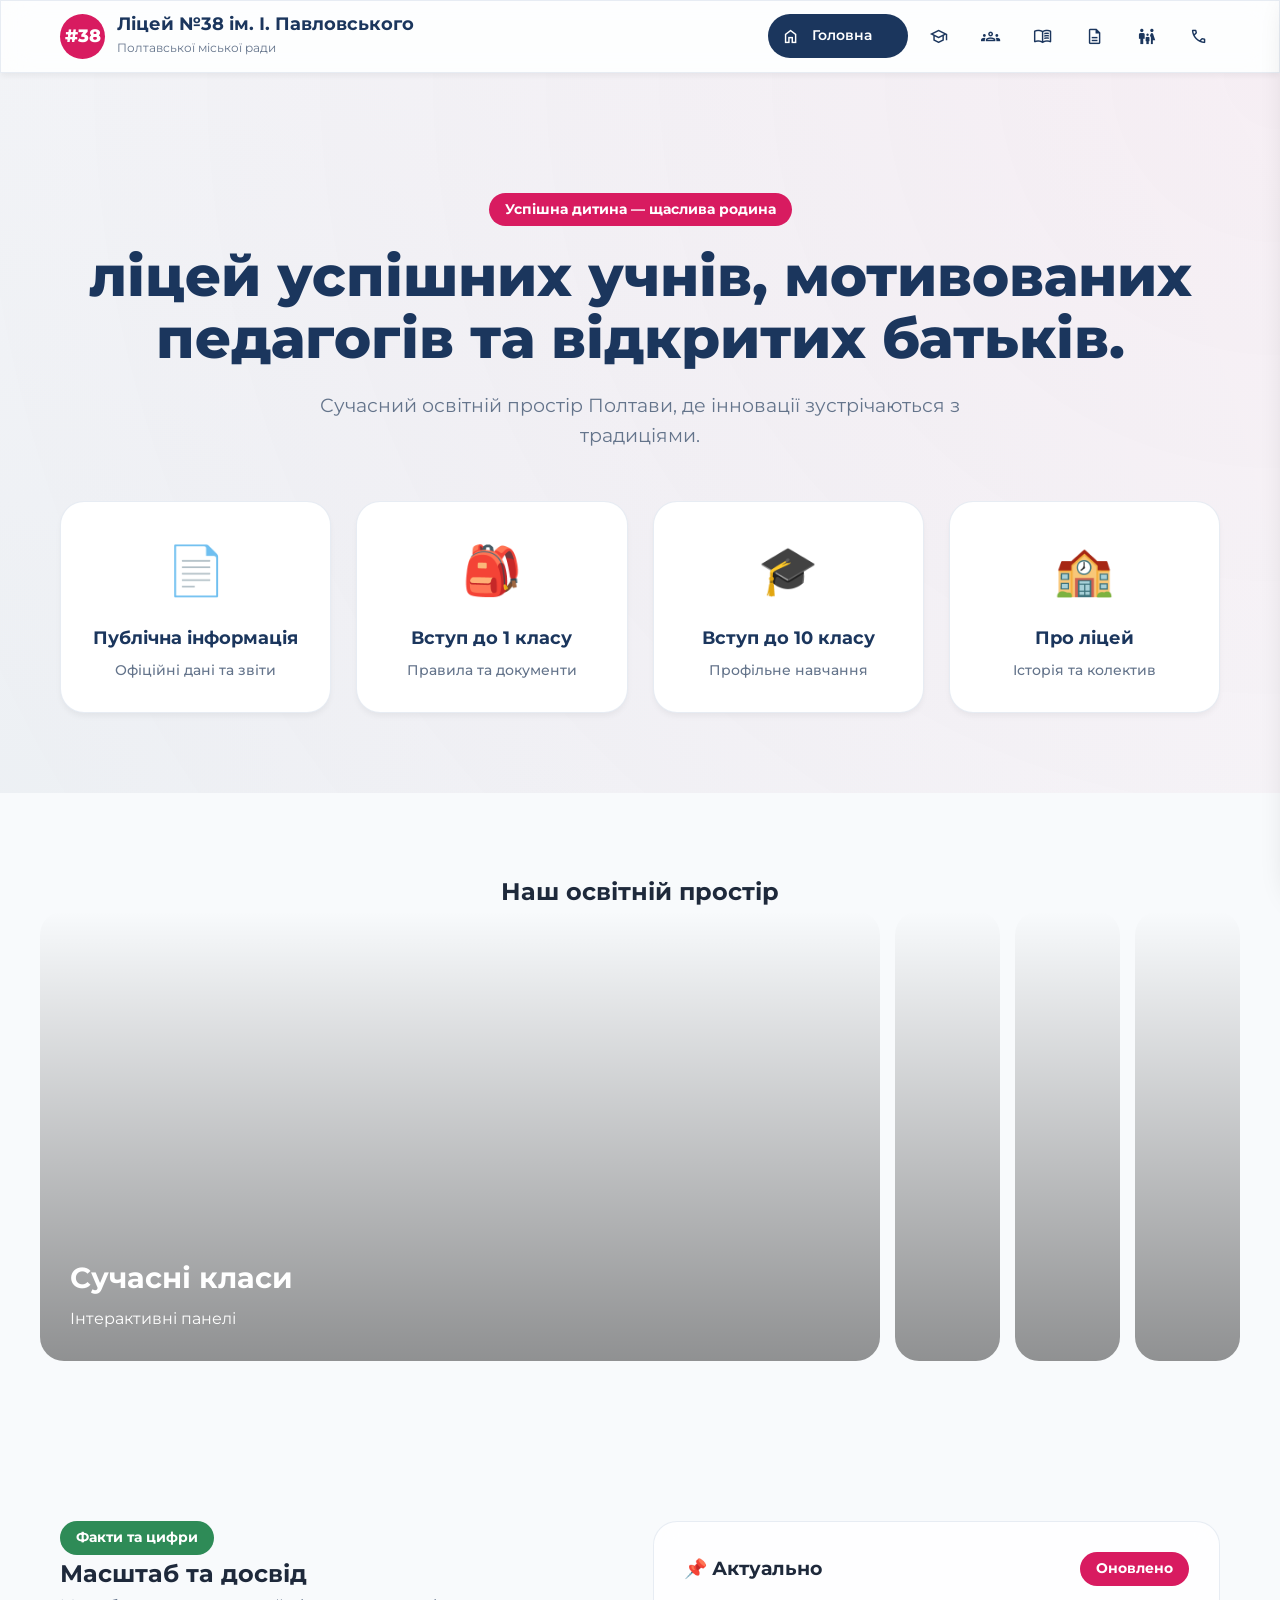
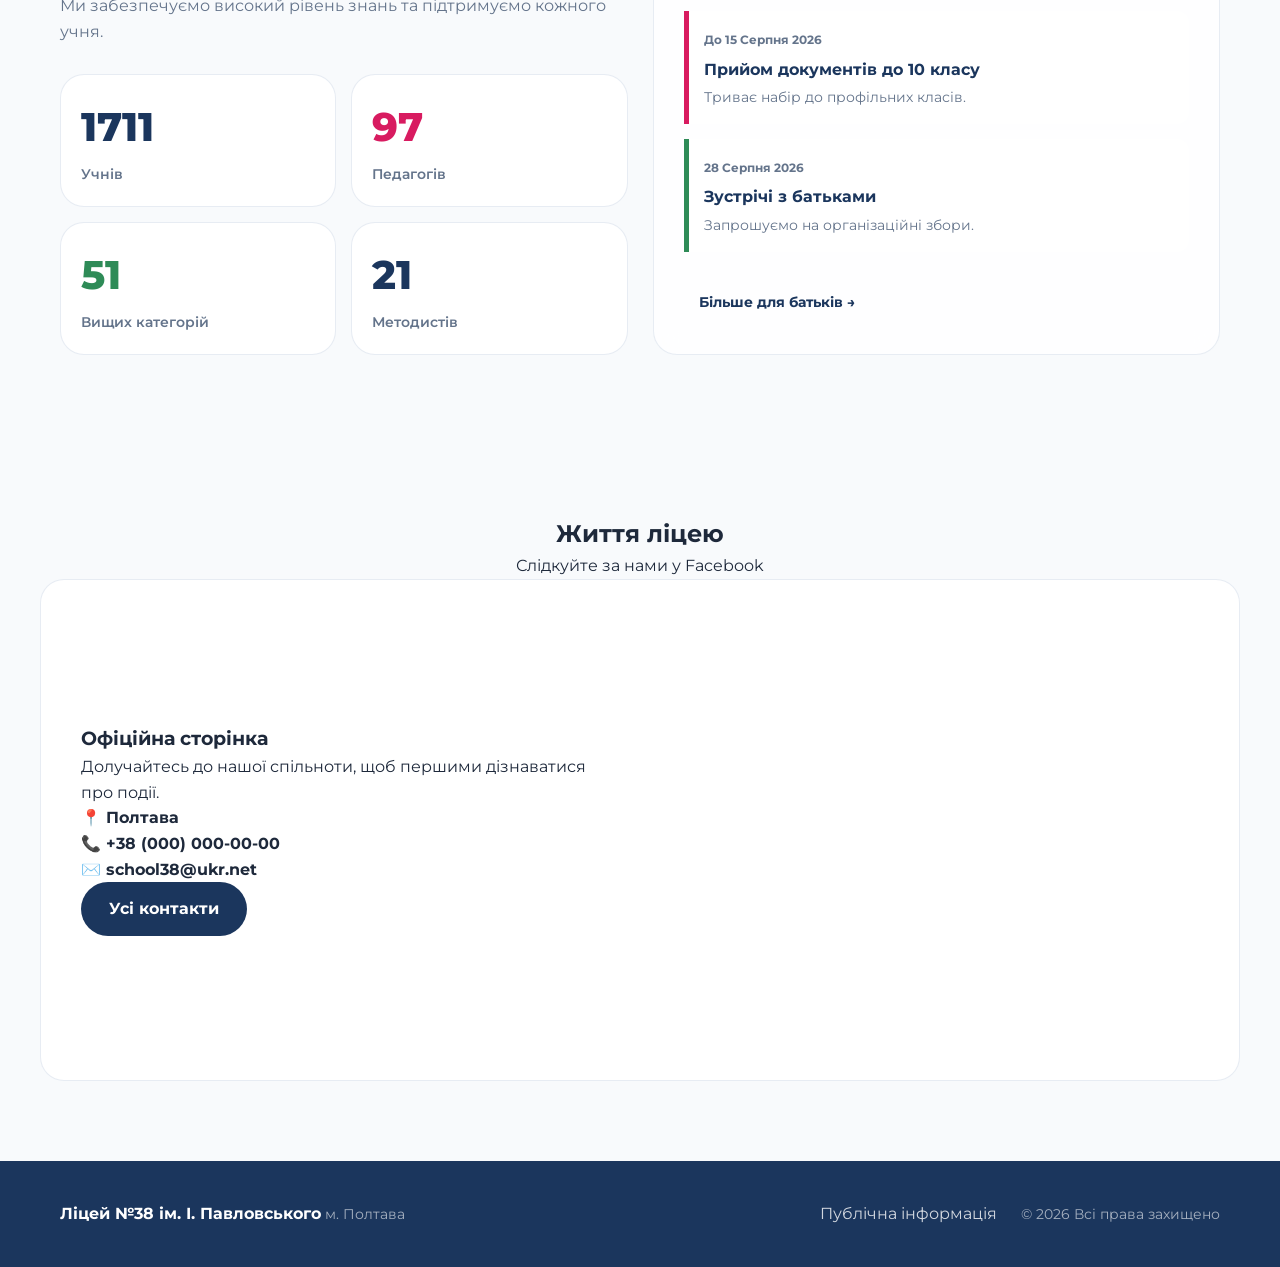
==== index.html @ 947bf798 "index.html" ====
<!DOCTYPE html>
<html lang="uk">
<head>
    <meta charset="UTF-8">
    <meta name="viewport" content="width=device-width, initial-scale=1.0">
    <title>Ліцей №38 імені Івана Павловського</title>
    
    <link rel="preconnect" href="https://fonts.googleapis.com">
    <link rel="preconnect" href="https://fonts.gstatic.com" crossorigin>
    <link href="https://fonts.googleapis.com/css2?family=Montserrat:wght@400;500;600;700;800&display=swap" rel="stylesheet">
    <link rel="stylesheet" href="style.css">
    <link rel="stylesheet" href="https://fonts.googleapis.com/css2?family=Material+Symbols+Outlined:opsz,wght,FILL,GRAD@24,400,0,0" />
</head>
<body>
    <!-- Facebook SDK -->
    <div id="fb-root"></div>
    <script async defer crossorigin="anonymous" src="https://connect.facebook.net/uk_UA/sdk.js#xfbml=1&version=v20.0"></script>

    <!-- ШАПКА -->
    <header class="main-header glass">
        <div class="container header-inner">
            <a href="index.html" class="logo">
                <div class="logo-circle">#38</div>
                <div class="logo-text">
                    <strong>Ліцей №38 ім. І. Павловського</strong>
                    <span>Полтавської міської ради</span>
                </div>
            </a>
            
            <nav class="desktop-nav expanding-header-menu">
    <a href="index.html" class="menu-item">
        <span class="icon material-symbols-outlined">home</span>
        <span class="menu-label">Головна</span>
    </a>
    <a href="about.html" class="menu-item">
        <span class="icon material-symbols-outlined">school</span>
        <span class="menu-label">Про ліцей</span>
    </a>
    <a href="team.html" class="menu-item">
        <span class="icon material-symbols-outlined">groups</span>
        <span class="menu-label">Колектив</span>
    </a>
    <a href="education.html" class="menu-item">
        <span class="icon material-symbols-outlined">menu_book</span>
        <span class="menu-label">Навчання</span>
    </a>
    <a href="transparency.html" class="menu-item">
        <span class="icon material-symbols-outlined">description</span>
        <span class="menu-label">Прозорість</span>
    </a>
    <a href="parents.html" class="menu-item">
        <span class="icon material-symbols-outlined">family_restroom</span>
        <span class="menu-label">Батькам</span>
    </a>
    <a href="contacts.html" class="menu-item">
        <span class="icon material-symbols-outlined">call</span>
        <span class="menu-label">Контакти</span>
    </a>
</nav>

            <button class="menu-toggle" id="menuToggle">☰</button>
        </div>
    </header>

<!-- БІЧНЕ МЕНЮ -->
    <div class="sidebar-overlay" id="sidebarOverlay"></div>
    <nav class="sidebar" id="sidebar">
        <div class="sidebar-header">
            <div class="sidebar-logo">
                <div class="logo-circle">#38</div>
                <span>Меню ліцею</span>
            </div>
            <button class="close-btn" id="closeMenu">
                <span class="material-symbols-outlined">close</span>
            </button>
        </div>
        
        <ul class="sidebar-menu">
            <li>
                <a href="index.html">
                    <span class="icon material-symbols-outlined">home</span>
                    Головна
                </a>
            </li>
            <li>
                <a href="about.html">
                    <span class="icon material-symbols-outlined">school</span>
                    Про ліцей
                </a>
            </li>
            <li>
                <a href="team.html">
                    <span class="icon material-symbols-outlined">groups</span>
                    Колектив
                </a>
            </li>
            <li>
                <a href="education.html">
                    <span class="icon material-symbols-outlined">menu_book</span>
                    Навчання
                </a>
            </li>
            <li>
                <a href="transparency.html">
                    <span class="icon material-symbols-outlined">description</span>
                    Прозорість
                </a>
            </li>
            <li>
                <a href="parents.html">
                    <span class="icon material-symbols-outlined">family_restroom</span>
                    Батькам
                </a>
            </li>
            <li>
                <a href="contacts.html">
                    <span class="icon material-symbols-outlined">call</span>
                    Контакти
                </a>
            </li>
        </ul>
    </nav>

    <main>
        <!-- Hero Блок -->
        <section class="hero-section">
            <div class="container">
                <div class="hero-text text-center reveal">
                    <span class="badge badge-pink">Успішна дитина — щаслива родина</span>
                    <h1 class="hero-title">ліцей успішних учнів, мотивованих педагогів та відкритих батьків.</h1>
                    <p class="hero-subtitle">Сучасний освітній простір Полтави, де інновації зустрічаються з традиціями.</p>
                </div>
                
                <!-- Швидкий доступ -->
                <div class="quick-access grid grid-4 reveal">
                    <a href="transparency.html" class="qa-card">
                        <div class="qa-icon">📄</div>
                        <h3>Публічна інформація</h3>
                        <p>Офіційні дані та звіти</p>
                    </a>
                    <a href="parents.html" class="qa-card">
                        <div class="qa-icon">🎒</div>
                        <h3>Вступ до 1 класу</h3>
                        <p>Правила та документи</p>
                    </a>
                    <a href="parents.html" class="qa-card">
                        <div class="qa-icon">🎓</div>
                        <h3>Вступ до 10 класу</h3>
                        <p>Профільне навчання</p>
                    </a>
                    <a href="about.html" class="qa-card">
                        <div class="qa-icon">🏫</div>
                        <h3>Про ліцей</h3>
                        <p>Історія та колектив</p>
                    </a>
                </div>
            </div>
        </section>

        <!-- Карусель -->
        <section class="carousel-section container section reveal">
            <h2 class="section-title text-center">Наш освітній простір</h2>
            <div class="expanding-carousel">
                <div class="carousel-panel active" style="background-image: url('https://images.unsplash.com/photo-1509062522246-3755977927d7?q=80&w=1000&auto=format&fit=crop');">
                    <div class="panel-content">
                        <h3>Сучасні класи</h3>
                        <p>Інтерактивні панелі</p>
                    </div>
                </div>
                <div class="carousel-panel" style="background-image: url('https://images.unsplash.com/photo-1427504494785-3a9ca7044f45?q=80&w=1000&auto=format&fit=crop');">
                    <div class="panel-content">
                        <h3>Дружня атмосфера</h3>
                        <p>Простір без стресу</p>
                    </div>
                </div>
                <div class="carousel-panel" style="background-image: url('https://images.unsplash.com/photo-1577896851231-70ef18881754?q=80&w=1000&auto=format&fit=crop');">
                    <div class="panel-content">
                        <h3>Цифровий центр</h3>
                        <p>Проєктна діяльність</p>
                    </div>
                </div>
                <div class="carousel-panel" style="background-image: url('https://images.unsplash.com/photo-1522202176988-66273c2fd55f?q=80&w=1000&auto=format&fit=crop');">
                    <div class="panel-content">
                        <h3>Творчі студії</h3>
                        <p>Розвиток талантів</p>
                    </div>
                </div>
            </div>
        </section>

        <!-- Статистика та Оголошення -->
        <section class="about-brief-section section background-light reveal">
            <div class="container grid grid-2">
                <!-- Ліва частина: Текст + Статистика -->
                <div class="stats-content">
                    <span class="badge badge-green">Факти та цифри</span>
                    <h2 class="section-title">Масштаб та досвід</h2>
                    <p class="text-light">Ми забезпечуємо високий рівень знань та підтримуємо кожного учня.</p>
                    
                    <div class="stats-grid">
                        <div class="stat-box">
                            <div class="stat-number text-navy">1711</div>
                            <div class="stat-text">Учнів</div>
                        </div>
                        <div class="stat-box">
                            <div class="stat-number text-pink">97</div>
                            <div class="stat-text">Педагогів</div>
                        </div>
                        <div class="stat-box">
                            <div class="stat-number text-green">51</div>
                            <div class="stat-text">Вищих категорій</div>
                        </div>
                        <div class="stat-box">
                            <div class="stat-number text-navy">21</div>
                            <div class="stat-text">Методистів</div>
                        </div>
                    </div>
                </div>

                <!-- Права частина: Оголошення -->
                <div class="announcements-card glass">
                    <div class="card-header">
                        <h3>📌 Актуально</h3>
                        <span class="badge badge-pink">Оновлено</span>
                    </div>
                    <div class="announcements-list">
                        <div class="announcement-item" style="border-color: var(--accent-pink);">
                            <span class="date">До 15 Серпня 2026</span>
                            <h4>Прийом документів до 10 класу</h4>
                            <p>Триває набір до профільних класів.</p>
                        </div>
                        <div class="announcement-item" style="border-color: var(--accent-green);">
                            <span class="date">28 Серпня 2026</span>
                            <h4>Зустрічі з батьками</h4>
                            <p>Запрошуємо на організаційні збори.</p>
                        </div>
                    </div>
                    <a href="parents.html" class="btn-link">Більше для батьків →</a>
                </div>
            </div>
        </section>

        <!-- Facebook -->
        <section class="news-fb-section container section reveal">
            <div class="section-header text-center">
                <h2 class="section-title">Життя ліцею</h2>
                <p class="section-subtitle">Слідкуйте за нами у Facebook</p>
            </div>
            <div class="grid grid-2 fb-container glass">
                <div class="fb-info">
                    <h3>Офіційна сторінка</h3>
                    <p>Долучайтесь до нашої спільноти, щоб першими дізнаватися про події.</p>
                    <div class="contact-card">
                        <p><strong>📍 Полтава</strong></p>
                        <p><strong>📞 +38 (000) 000-00-00</strong></p>
                        <p><strong>✉️ school38@ukr.net</strong></p>
                    </div>
                    <a href="contacts.html" class="btn btn-primary">Усі контакти</a>
                </div>
                <div class="fb-widget">
                    <div class="fb-page" 
     data-href="https://www.facebook.com/profile.php?id=61566362163102" 
     data-tabs="timeline" 
     data-width="500" 
     data-height="600" 
     data-small-header="false" 
     data-adapt-container-width="true" 
     data-hide-cover="false" 
     data-show-facepile="false">
                    </div>
            </div>
        </section>

    </main>

    <footer class="main-footer">
        <div class="container footer-inner">
            <div>
                <strong>Ліцей №38 ім. І. Павловського</strong>
                <span>м. Полтава</span>
            </div>
            <div>
                <a href="transparency.html">Публічна інформація</a>
                <span>© 2026 Всі права захищено</span>
            </div>
        </div>
    </footer>

    <script src="script.js"></script>
</body>
</html>
---- style.css ----
/* ==========================================================================
   1. ПЕРЕМЕННІ ТА ОСНОВА (Design System)
   ========================================================================== */
:root {
    --bg-main: #f8fafc;
    --primary-navy: #1B365D; 
    --accent-green: #2E8B57; 
    --accent-pink: #D81B60; 
    --text-dark: #1e293b;
    --text-light: #64748b;
    --card-bg: rgba(255, 255, 255, 0.8);
    --border-color: rgba(226, 232, 240, 0.8);
    --radius-md: 24px;
    --radius-pill: 100px;
    --shadow-sm: 0 4px 6px -1px rgba(0, 0, 0, 0.05);
    --shadow-md: 0 10px 25px -5px rgba(0, 0, 0, 0.08);
    --shadow-lg: 0 20px 40px -10px rgba(0, 0, 0, 0.12);
    --transition: all 0.4s cubic-bezier(0.4, 0, 0.2, 1);
}

* { margin: 0; padding: 0; box-sizing: border-box; font-family: 'Montserrat', sans-serif; }
body { background-color: var(--bg-main); color: var(--text-dark); line-height: 1.6; overflow-x: hidden; }

/* ==========================================================================
   2. УТИЛІТИ ТА СІТКА
   ========================================================================== */
.container { max-width: 1200px; margin: 0 auto; padding: 0 20px; }
.section { padding: 80px 0; }
.text-center { text-align: center; }
.text-light { color: var(--text-light); }
.text-navy { color: var(--primary-navy); }
.text-pink { color: var(--accent-pink); }
.text-green { color: var(--accent-green); }
.bg-light { background-color: #ffffff; }

.glass {
    background: var(--card-bg);
    backdrop-filter: blur(12px);
    -webkit-backdrop-filter: blur(12px);
    border: 1px solid var(--border-color);
}

.grid { display: grid; gap: 25px; }
.grid-2 { grid-template-columns: repeat(2, 1fr); }
.grid-4 { grid-template-columns: repeat(4, 1fr); }

.badge { display: inline-block; padding: 6px 16px; border-radius: var(--radius-pill); font-weight: 700; font-size: 0.85rem; color: white; }
.badge-pink { background: var(--accent-pink); }
.badge-green { background: var(--accent-green); }
.badge-navy { background: var(--primary-navy); }

/* ==========================================================================
   3. ШАПКА (Header)
   ========================================================================== */
/* ==========================================================================
   3. ШАПКА (Header) - Оновлена навігація
   ========================================================================== */
.main-header { 
    position: sticky; top: 0; z-index: 100; padding: 12px 0; 
    background: rgba(255, 255, 255, 0.7);
    backdrop-filter: blur(15px);
    -webkit-backdrop-filter: blur(15px);
    border-bottom: 1px solid var(--border-color);
    box-shadow: var(--shadow-sm);
}
.header-inner { display: flex; justify-content: space-between; align-items: center; }
.logo { display: flex; align-items: center; gap: 12px; text-decoration: none; color: var(--primary-navy); }
.logo-circle { width: 45px; height: 45px; background: var(--accent-pink); color: white; border-radius: 50%; display: flex; align-items: center; justify-content: center; font-weight: 800; font-size: 1.1rem; }
.logo-text strong { display: block; font-size: 1.1rem; line-height: 1.2; }
.logo-text span { font-size: 0.75rem; color: var(--text-light); }

/* --- Нові стилі для Expanding Меню в шапці --- */
.desktop-nav.expanding-header-menu {
    display: flex;
    gap: 8px; /* Невеликий відступ між іконками */
    align-items: center;
}

.desktop-nav.expanding-header-menu .menu-item {
    width: 44px; /* Початковий розмір (тільки іконка) */
    height: 44px;
    display: flex !important;
    align-items: center;
    overflow: hidden;
    border-radius: 999px;
    background: transparent;
    color: var(--primary-navy) !important;
    transition: width .45s cubic-bezier(.22, 1, .36, 1), background .3s ease, color .3s ease;
    padding: 0 !important;
    margin-bottom: 0 !important;
}

/* Стан при наведенні або активна сторінка */
.desktop-nav.expanding-header-menu .menu-item:hover,
.desktop-nav.expanding-header-menu .menu-item.active {
    width: 140px; /* Загальна ширина розкриття */
    background: var(--primary-navy) !important;
    color: white !important;
}

/* Індивідуальне налаштування для найдовших слів */
.desktop-nav.expanding-header-menu .menu-item[href="transparency.html"]:hover,
.desktop-nav.expanding-header-menu .menu-item[href="transparency.html"].active {
    width: 160px; /* Трохи збільшено, щоб слово точно влізло */
}
.desktop-nav.expanding-header-menu .menu-item[href="about.html"]:hover,
.desktop-nav.expanding-header-menu .menu-item[href="about.html"].active {
    width: 155px; 
}

.desktop-nav.expanding-header-menu .icon {
    min-width: 44px;
    height: 44px;
    display: flex;
    align-items: center;
    justify-content: center;
    font-size: 1.2rem;
    flex-shrink: 0;
}

.desktop-nav.expanding-header-menu .menu-label {
    opacity: 0;
    white-space: nowrap;
    transform: translateX(-10px);
    transition: all .35s ease;
    font-weight: 600;
    font-size: 0.85rem;
    color: white; /* Явно робимо текст білим */
}

.desktop-nav.expanding-header-menu .menu-item:hover .menu-label,
.desktop-nav.expanding-header-menu .menu-item.active .menu-label {
    opacity: 1;
    transform: translateX(0);
}

.menu-toggle { display: none; background: var(--primary-navy); color: white; border: none; padding: 10px 15px; border-radius: 12px; cursor: pointer; }

/* ==========================================================================
   4. HERO SECTION
   ========================================================================== */
.hero-section { 
    padding: 120px 0 80px 0; 
    background: radial-gradient(circle at top right, rgba(216, 27, 96, 0.05), transparent),
                radial-gradient(circle at bottom left, rgba(27, 54, 93, 0.05), transparent);
}
.hero-title { font-size: clamp(2rem, 5vw, 3.5rem); font-weight: 800; color: var(--primary-navy); line-height: 1.1; margin: 20px 0; }
.hero-subtitle { font-size: 1.2rem; color: var(--text-light); max-width: 700px; margin: 0 auto 50px; }

.qa-card { 
    background: white; border-radius: var(--radius-md); padding: 30px 20px; text-decoration: none; color: var(--text-dark); 
    box-shadow: var(--shadow-sm); border: 1px solid var(--border-color); transition: var(--transition); text-align: center;
}
.qa-card:hover { transform: translateY(-10px); box-shadow: var(--shadow-lg); border-color: var(--accent-pink); }
.qa-icon { font-size: 3rem; margin-bottom: 15px; display: block; }
.qa-card h3 { font-size: 1.1rem; color: var(--primary-navy); margin-bottom: 8px; }
.qa-card p { font-size: 0.85rem; color: var(--text-light); }

/* ==========================================================================
   5. КАРУСЕЛЬ (Expanding Carousel)
   ========================================================================== */
.expanding-carousel { display: flex; width: 100%; height: 450px; gap: 15px; }
.carousel-panel { background-size: cover; background-position: center; border-radius: var(--radius-md); cursor: pointer; flex: 0.5; position: relative; transition: flex 0.6s cubic-bezier(0.25, 1, 0.5, 1); overflow: hidden; }
.carousel-panel.active, .carousel-panel:hover { flex: 4; }
.carousel-panel::before { content: ''; position: absolute; inset: 0; background: linear-gradient(to top, rgba(0,0,0,0.7) 0%, transparent 100%); opacity: 0.6; }
.panel-content { position: absolute; bottom: 30px; left: 30px; right: 30px; color: white; z-index: 2; opacity: 0; transform: translateY(20px); transition: all 0.4s ease; }
.carousel-panel.active .panel-content, .carousel-panel:hover .panel-content { opacity: 1; transform: translateY(0); }
.panel-content h3 { font-size: 1.8rem; margin-bottom: 5px; }

/* ==========================================================================
   6. СТАТИСТИКА ТА БЕНТО-БЛОКИ
   ========================================================================== */
.stats-grid { display: grid; grid-template-columns: repeat(2, 1fr); gap: 15px; margin-top: 30px; }
.stat-box { background: white; padding: 20px; border-radius: var(--radius-md); border: 1px solid var(--border-color); transition: var(--transition); }
.stat-box:hover { transform: scale(1.03); border-color: var(--primary-navy); box-shadow: var(--shadow-md); }
.stat-number { font-size: 2.5rem; font-weight: 800; margin-bottom: 5px; }
.stat-text { font-size: 0.85rem; font-weight: 600; color: var(--text-light); }

.announcements-card { border-radius: var(--radius-md); padding: 30px; display: flex; flex-direction: column; }
.card-header { display: flex; justify-content: space-between; align-items: center; margin-bottom: 25px; }
.announcements-list { display: flex; flex-direction: column; gap: 15px; flex-grow: 1; }
.announcement-item { padding: 15px; border-left: 5px solid; background: rgba(255,255,255,0.5); border-radius: 0 12px 12px 0; }
.announcement-item .date { font-size: 0.75rem; font-weight: 700; color: var(--text-light); }
.announcement-item h4 { font-size: 1rem; margin: 5px 0; color: var(--primary-navy); }
.announcement-item p { font-size: 0.85rem; color: var(--text-light); }
.btn-link { margin-top: 20px; text-decoration: none; font-weight: 700; color: var(--primary-navy); font-size: 0.9rem; }

/* ==========================================================================
   7. FACEBOOK SECTION (ВИПРАВЛЕНО)
   ========================================================================== */
.fb-container {
    display: grid;
    grid-template-columns: repeat(2, 1fr);
    align-items: stretch;
    background: white;
    border-radius: var(--radius-md);
    overflow: hidden;
}

.fb-info { 
    padding: 40px; 
    display: flex; 
    flex-direction: column; 
    justify-content: center; 
}

.fb-widget {
    display: flex;
    justify-content: center; /* Центрує Facebook всередині колонки */
    align-items: center;
    background: transparent; /* Прибирає сіру полоску */
    min-height: 500px;
}

/* ==========================================================================
   8. СТИЛЬ ПОСИЛАНЬ (DOC-LINKS) ТА МЕНЮ
   ========================================================================== */
/* Посилання на сторінці прозорості (те, що ти просив зробити гарним) */
main a {
    display: block;
    text-decoration: none;
    color: var(--primary-navy);
    font-weight: 500;
    padding: 10px 15px;
    border-radius: 10px;
    transition: var(--transition);
    position: relative;
}
main a:hover {
    background: rgba(216, 27, 96, 0.05);
    color: var(--accent-pink);
    padding-left: 20px;
}

/* Захист меню та кнопок від блочного стилю */
.desktop-nav a, .sidebar-menu a, .logo a, .btn, .qa-card a {
    display: inline-block !important;
    padding: 0 !important;
    margin-bottom: 0 !important;
    text-decoration: none;
}
.desktop-nav a:hover, .sidebar-menu a:hover {
    background: none !important;
    padding: 0 !important;
}
main a:not([class]) {
    display: block;
    text-decoration: none;
    color: var(--primary-navy);
    font-weight: 500;
    padding: 10px 15px;
    border-radius: 10px;
    transition: var(--transition);
    margin-bottom: 5px;
}

main a:not([class]):hover {
    background: rgba(216, 27, 96, 0.05);
    color: var(--accent-pink);
    padding-left: 20px;
}

/* ЗАХИСТ: гарантуємо, що кнопки та меню залишаються на своїх місцях */
.desktop-nav a, 
.sidebar-menu a, 
.logo a, 
.btn, 
.qa-card a,
.announcement-item a {
    display: inline-block !important;
    padding: 0 !important;
    margin-bottom: 0 !important;
}

/* Виправлення для кнопок всередині блоків (як "Усі контакти") */
.btn-primary {
    display: inline-block !important;
    width: fit-content !important;
    padding: 14px 28px !important;
}
/* ==========================================================================
   9. ФУТЕР, МЕНЮ ТА АНІМАЦІЇ
   ========================================================================== */
.main-footer { background: var(--primary-navy); color: white; padding: 40px 0; }
.footer-inner { display: flex; justify-content: space-between; align-items: center; flex-wrap: wrap; gap: 20px; }
.footer-inner a { color: white; text-decoration: none; margin-right: 20px; opacity: 0.8; }
.footer-inner span { opacity: 0.6; font-size: 0.85rem; }

.sidebar-overlay { 
    position: fixed; inset: 0; background: rgba(27, 54, 93, 0.6); /* Темно-синій overlay замість чорного */
    backdrop-filter: blur(4px); -webkit-backdrop-filter: blur(4px);
    z-index: 999; opacity: 0; pointer-events: none; transition: var(--transition); 
}
.sidebar-overlay.active { opacity: 1; pointer-events: all; }

.sidebar { 
    position: fixed; top: 0; right: -340px; width: 320px; height: 100vh; 
    background: #ffffff; z-index: 1000; transition: var(--transition); 
    padding: 25px 20px; 
    box-shadow: -10px 0 30px rgba(0,0,0,0.15);
    border-radius: 24px 0 0 24px; /* М'яке заокруглення лівого краю, як у додатках */
    display: flex; flex-direction: column;
}
.sidebar.active { right: 0; }

.sidebar-header { 
    display: flex; justify-content: space-between; align-items: center; margin-bottom: 30px; 
}
.sidebar-logo { 
    display: flex; align-items: center; gap: 10px; font-weight: 700; color: var(--primary-navy); font-size: 1.1rem; 
}

.close-btn { 
    background: rgba(27, 54, 93, 0.05); border: none; width: 40px; height: 40px; 
    border-radius: 50%; display: flex; justify-content: center; align-items: center; 
    cursor: pointer; color: var(--text-light); transition: var(--transition);
}
.close-btn:hover { 
    background: rgba(216, 27, 96, 0.1); color: var(--accent-pink); transform: rotate(90deg); 
}

.sidebar-menu { 
    list-style: none; flex-grow: 1; display: flex; flex-direction: column; gap: 5px; overflow-y: auto; 
}

/* Дизайн посилань меню */
.sidebar-menu a { 
    display: flex !important; align-items: center; gap: 15px; padding: 14px 18px !important; 
    color: var(--text-dark); text-decoration: none; font-weight: 600; font-size: 0.95rem;
    border-radius: 16px; transition: var(--transition);
    border: none !important; margin: 0 !important;
}

.sidebar-menu a .icon {
    font-size: 1.5rem; color: var(--text-light); transition: var(--transition);
}

/* Стан при наведенні */
.sidebar-menu a:hover { 
    background: rgba(27, 54, 93, 0.04) !important; color: var(--primary-navy); transform: translateX(5px);
}
.sidebar-menu a:hover .icon { color: var(--primary-navy); }

/* Активна сторінка (де знаходиться користувач) */
.sidebar-menu a.active { 
    background: rgba(216, 27, 96, 0.08) !important; /* Легкий рожевий фон */
    color: var(--accent-pink) !important; /* Рожевий текст */
}
.sidebar-menu a.active .icon { color: var(--accent-pink); }

.sidebar-footer {
    margin-top: auto; padding-top: 20px; border-top: 1px solid var(--border-color);
}

.btn { display: inline-block; padding: 14px 28px; border-radius: var(--radius-pill); font-weight: 700; text-decoration: none; cursor: pointer; border: none; transition: var(--transition); }
.btn-primary { background: var(--primary-navy); color: white; }
.btn-primary:hover { background: var(--accent-pink); transform: translateY(-3px); }

.reveal { opacity: 0; transform: translateY(30px); transition: all 0.8s ease-out; }
.reveal.active { opacity: 1; transform: translateY(0); }

/* Адаптивність */
@media (max-width: 992px) {
    /* Додано .expanding-header-menu та !important для 100% приховування на мобільних */
    .desktop-nav.expanding-header-menu { display: none !important; }
    .menu-toggle { display: block; }
    .grid-2, .grid-4 { grid-template-columns: 1fr; }
    .fb-container { grid-template-columns: 1fr; }
    .expanding-carousel { flex-direction: column; height: 800px; }
}
}
/* ==========================================================================
   10. ПЛАВАЮЧЕ МЕНЮ (EXPANDING HOVER DOCK)
   ========================================================================== */
.expanding-menu {
    position: fixed;
    bottom: 30px;
    left: 50%;
    transform: translateX(-50%);
    display: flex;
    gap: 12px;
    padding: 10px;
    background: rgba(27, 54, 93, 0.85); /* Використовуємо ваш --primary-navy з прозорістю */
    backdrop-filter: blur(12px);
    -webkit-backdrop-filter: blur(12px);
    border: 1px solid rgba(255, 255, 255, 0.2);
    border-radius: 999px;
    box-shadow: var(--shadow-lg);
    z-index: 1000;
}

.expanding-menu .menu-item {
    width: 52px;
    height: 52px;
    display: flex;
    align-items: center;
    overflow: hidden;
    border-radius: 999px;
    background: rgba(255, 255, 255, 0.1);
    color: white;
    text-decoration: none !important;
    transition: width .45s cubic-bezier(.22, 1, .36, 1), background .3s ease, transform .2s ease;
    padding: 0 !important; /* Захист від стилів main a */
    margin-bottom: 0 !important;
}

.expanding-menu .menu-item:hover {
    width: 145px; /* Ширина розкриття (залежить від довжини слів) */
    background: var(--accent-pink); /* Ваш рожевий акцент */
    transform: translateY(-3px);
}

.expanding-menu .icon {
    min-width: 52px; /* Фіксуємо ширину, щоб іконка не стискалась */
    height: 52px;
    display: flex;
    align-items: center;
    justify-content: center;
    font-size: 1.3rem;
    flex-shrink: 0;
}

.expanding-menu .menu-label {
    opacity: 0;
    white-space: nowrap;
    transform: translateX(-10px);
    transition: all .35s ease;
    font-weight: 600;
    font-size: 0.9rem;
    color: white;
}

.expanding-menu .menu-item:hover .menu-label {
    opacity: 1;
    transform: translateX(0);
}
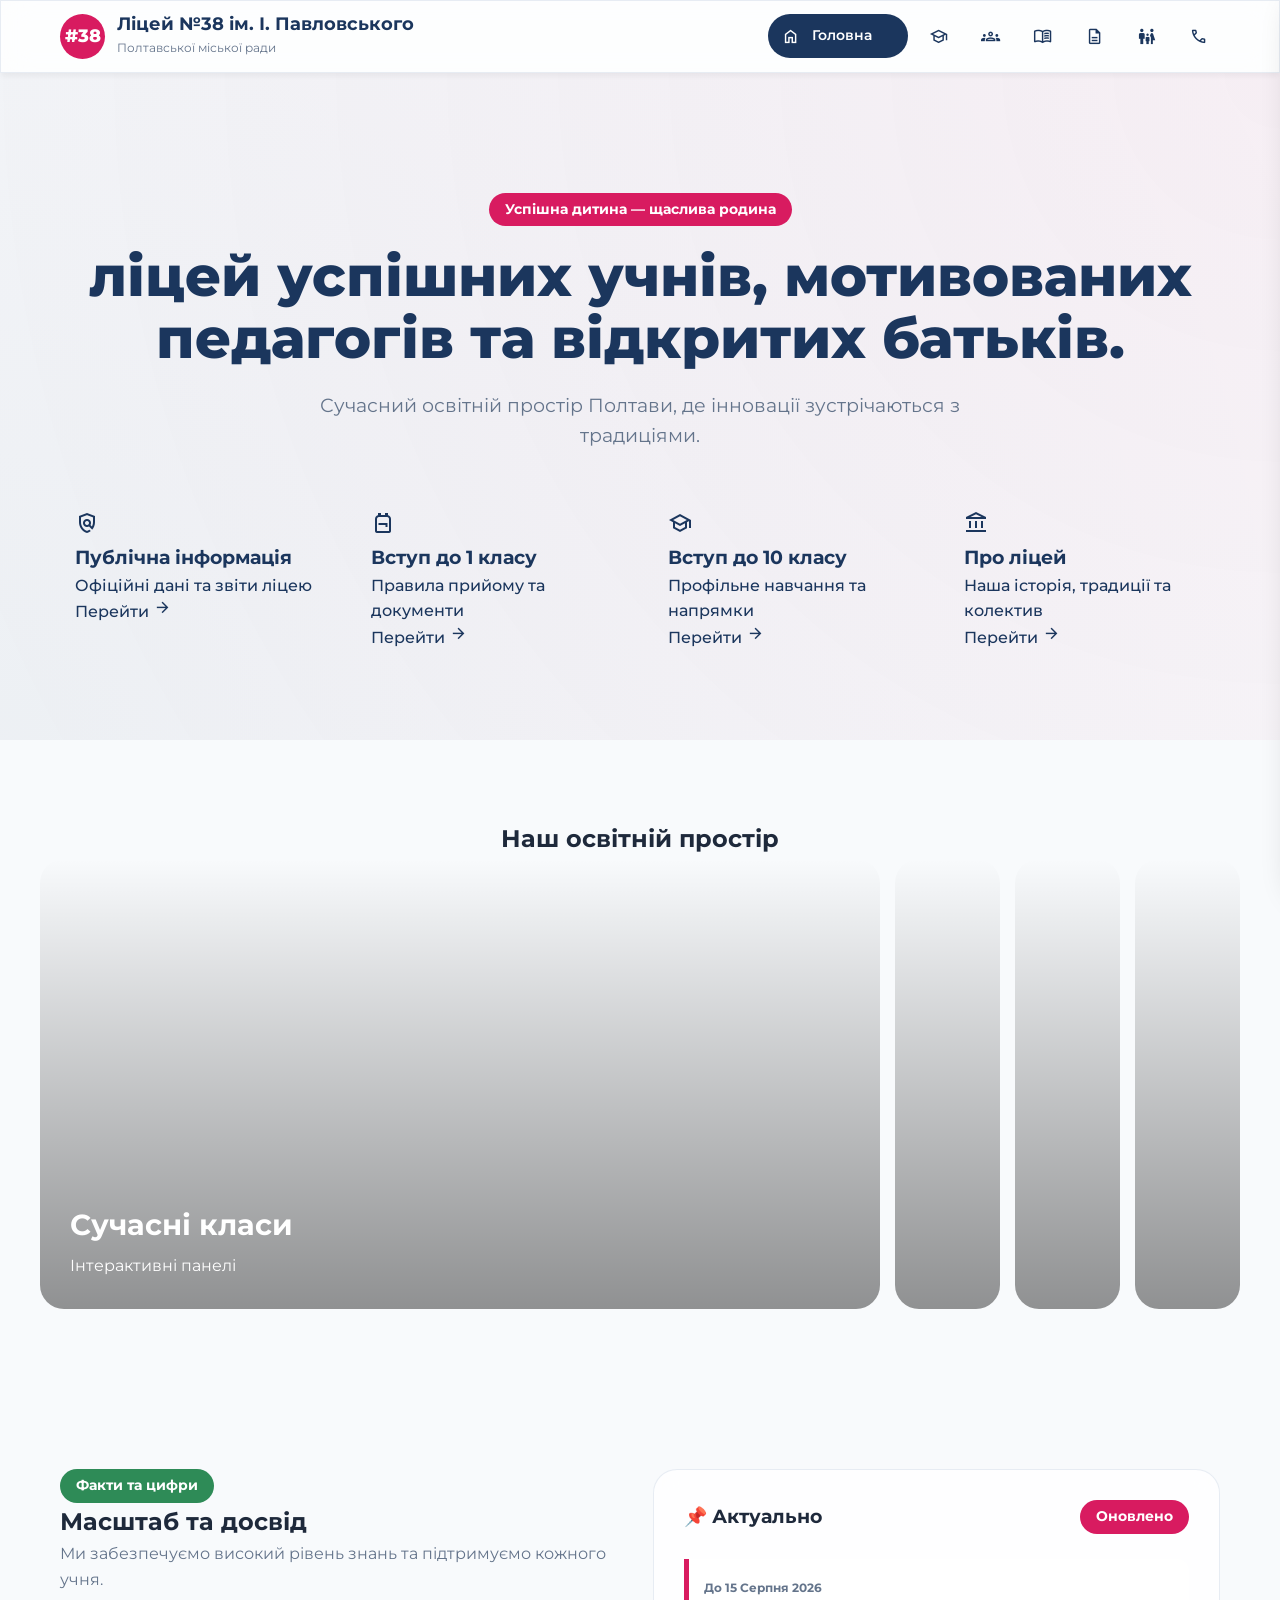
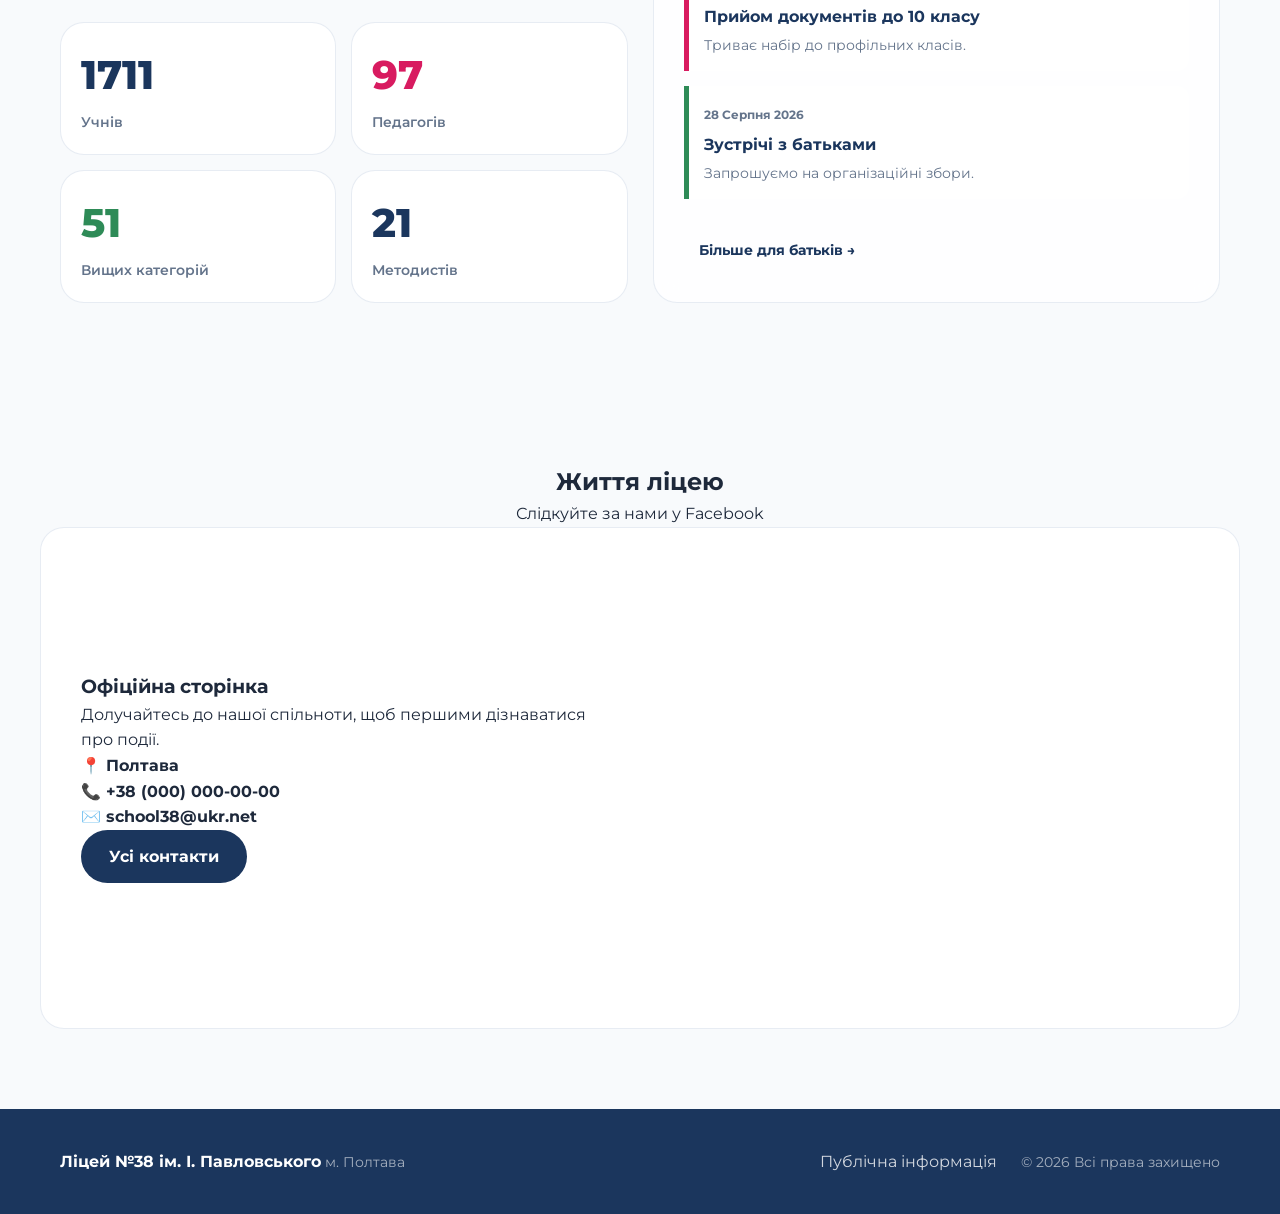
==== commit 1ac27686: "index.html" ====
--- a/index.html
+++ b/index.html
@@ -131,30 +131,68 @@
                     <p class="hero-subtitle">Сучасний освітній простір Полтави, де інновації зустрічаються з традиціями.</p>
                 </div>
                 
-                <!-- Швидкий доступ -->
+<!-- Швидкий доступ (Новий інтерактивний дизайн) -->
                 <div class="quick-access grid grid-4 reveal">
-                    <a href="transparency.html" class="qa-card">
-                        <div class="qa-icon">📄</div>
-                        <h3>Публічна інформація</h3>
-                        <p>Офіційні дані та звіти</p>
+                    <a href="transparency.html" class="interactive-card">
+                        <div class="card-bg-fill"></div>
+                        <div class="icon-wrapper">
+                            <span class="material-symbols-outlined">policy</span>
+                        </div>
+                        <div class="card-content">
+                            <h3>Публічна інформація</h3>
+                            <p>Офіційні дані та звіти ліцею</p>
+                        </div>
+                        <div class="card-arrow">
+                            <span>Перейти</span>
+                            <span class="material-symbols-outlined" style="font-size: 1.2rem;">arrow_forward</span>
+                        </div>
                     </a>
-                    <a href="parents.html" class="qa-card">
-                        <div class="qa-icon">🎒</div>
-                        <h3>Вступ до 1 класу</h3>
-                        <p>Правила та документи</p>
+                    
+                    <a href="parents.html" class="interactive-card">
+                        <div class="card-bg-fill"></div>
+                        <div class="icon-wrapper">
+                            <span class="material-symbols-outlined">backpack</span>
+                        </div>
+                        <div class="card-content">
+                            <h3>Вступ до 1 класу</h3>
+                            <p>Правила прийому та документи</p>
+                        </div>
+                        <div class="card-arrow">
+                            <span>Перейти</span>
+                            <span class="material-symbols-outlined" style="font-size: 1.2rem;">arrow_forward</span>
+                        </div>
                     </a>
-                    <a href="parents.html" class="qa-card">
-                        <div class="qa-icon">🎓</div>
-                        <h3>Вступ до 10 класу</h3>
-                        <p>Профільне навчання</p>
+                    
+                    <a href="parents.html" class="interactive-card">
+                        <div class="card-bg-fill"></div>
+                        <div class="icon-wrapper">
+                            <span class="material-symbols-outlined">school</span>
+                        </div>
+                        <div class="card-content">
+                            <h3>Вступ до 10 класу</h3>
+                            <p>Профільне навчання та напрямки</p>
+                        </div>
+                        <div class="card-arrow">
+                            <span>Перейти</span>
+                            <span class="material-symbols-outlined" style="font-size: 1.2rem;">arrow_forward</span>
+                        </div>
                     </a>
-                    <a href="about.html" class="qa-card">
-                        <div class="qa-icon">🏫</div>
-                        <h3>Про ліцей</h3>
-                        <p>Історія та колектив</p>
+                    
+                    <a href="about.html" class="interactive-card">
+                        <div class="card-bg-fill"></div>
+                        <div class="icon-wrapper">
+                            <span class="material-symbols-outlined">account_balance</span>
+                        </div>
+                        <div class="card-content">
+                            <h3>Про ліцей</h3>
+                            <p>Наша історія, традиції та колектив</p>
+                        </div>
+                        <div class="card-arrow">
+                            <span>Перейти</span>
+                            <span class="material-symbols-outlined" style="font-size: 1.2rem;">arrow_forward</span>
+                        </div>
                     </a>
                 </div>
-            </div>
         </section>
 
         <!-- Карусель -->
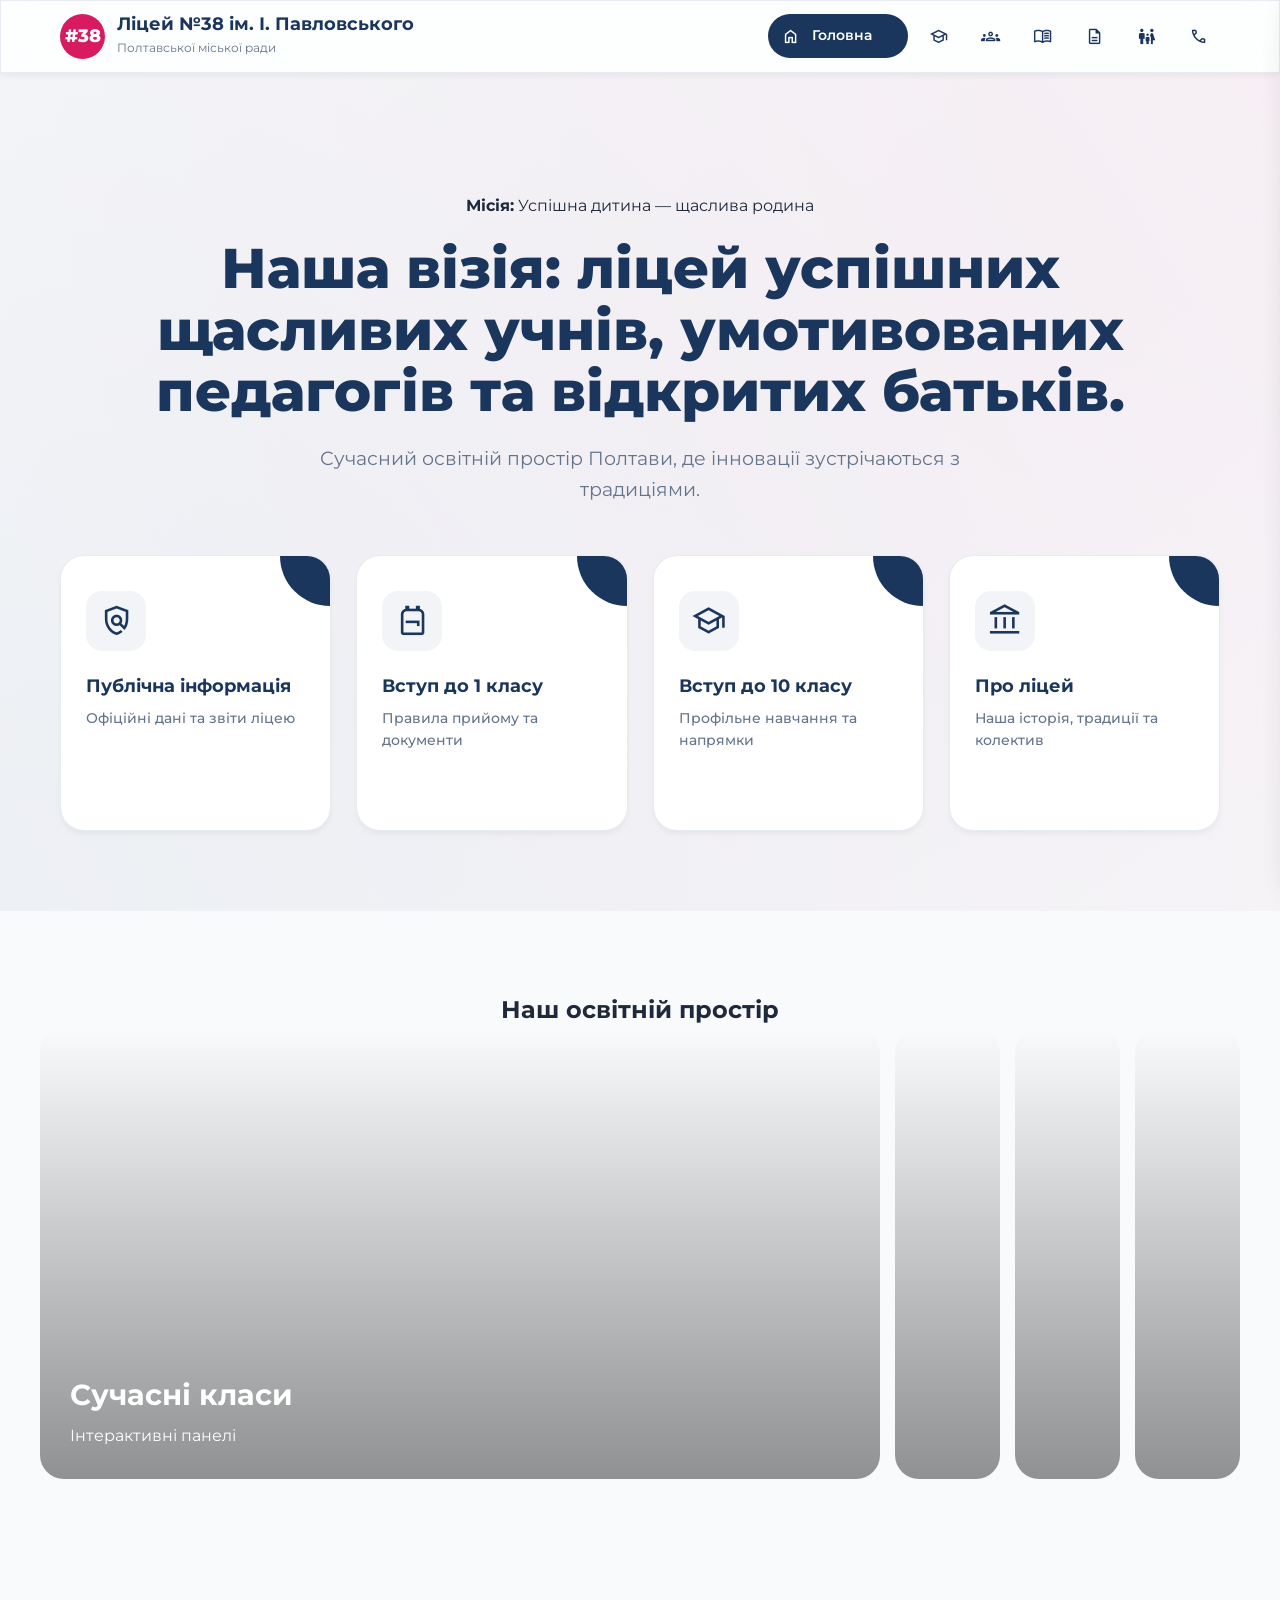
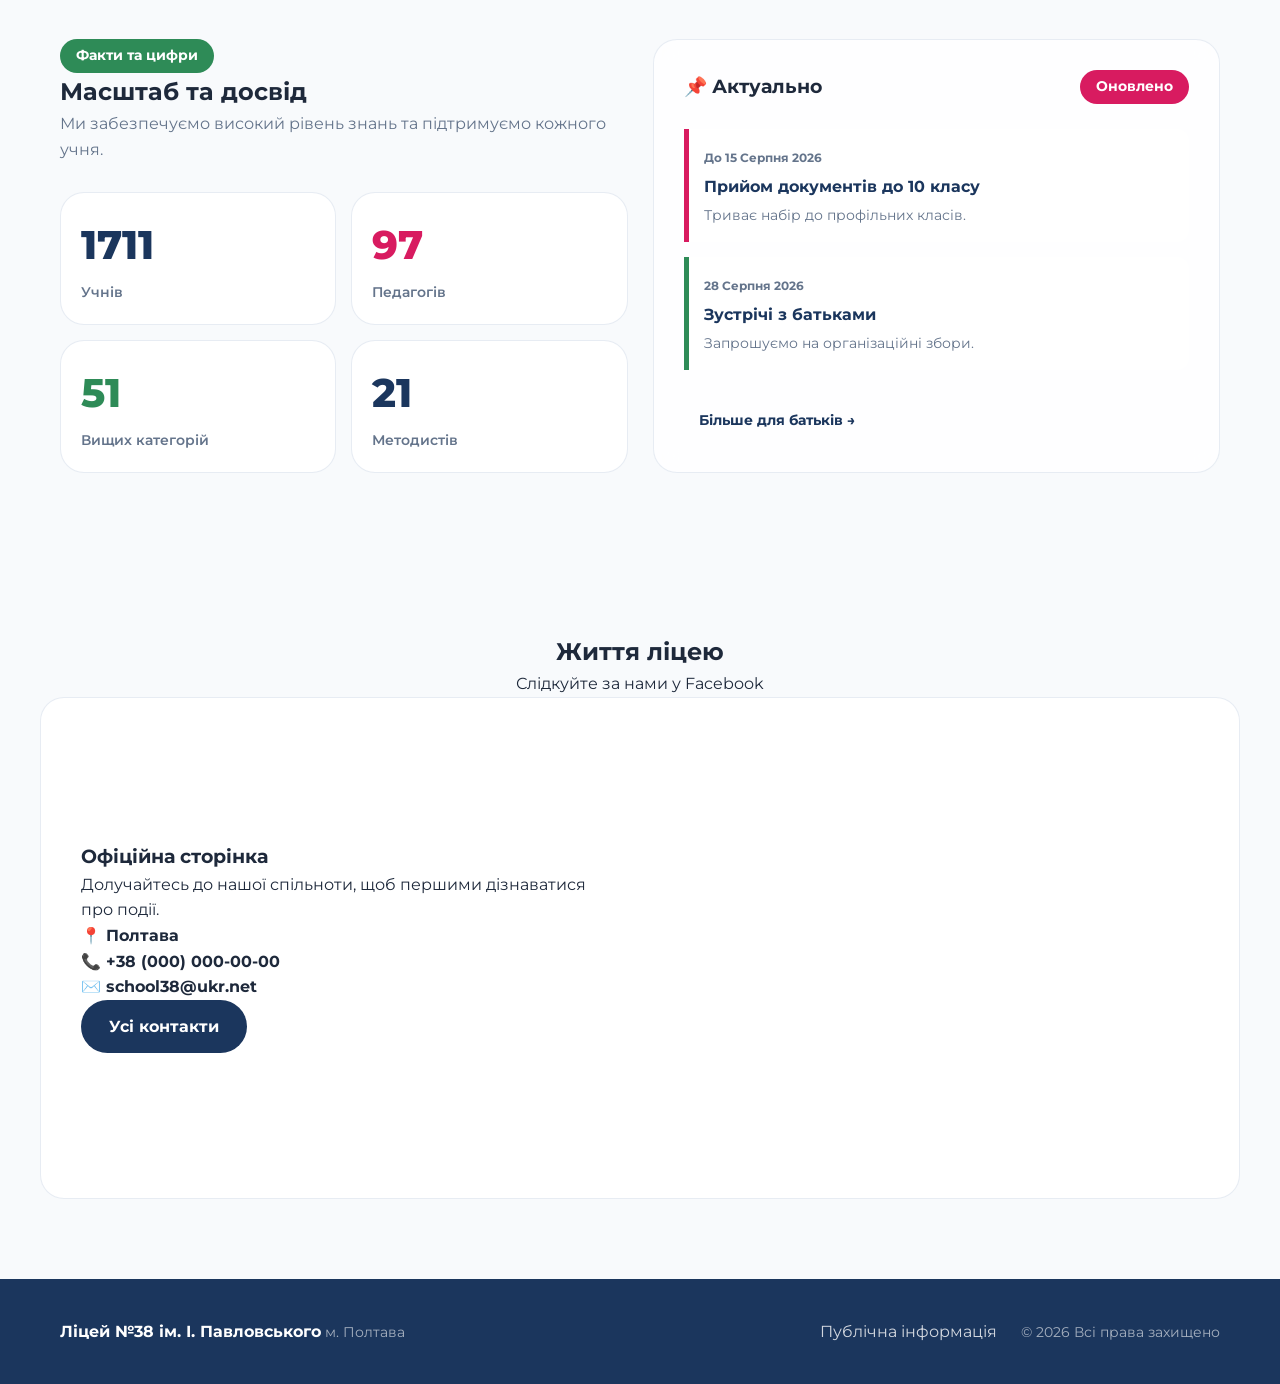
==== commit 3c2e6ec9: "index.html" ====
--- a/index.html
+++ b/index.html
@@ -125,9 +125,19 @@
         <!-- Hero Блок -->
         <section class="hero-section">
             <div class="container">
-                <div class="hero-text text-center reveal">
-                    <span class="badge badge-pink">Успішна дитина — щаслива родина</span>
-                    <h1 class="hero-title">ліцей успішних учнів, мотивованих педагогів та відкритих батьків.</h1>
+<div class="hero-text text-center reveal">
+                    <!-- Місія у вигляді інтерактивного бейджа -->
+                    <div class="mission-badge">
+                        <span class="pulse-dot"></span>
+                        <strong>Місія:</strong> Успішна дитина — щаслива родина
+                    </div>
+                    
+                    <!-- Візія з виділенням ключових слів градієнтом -->
+                    <h1 class="hero-title">
+                        Наша візія: ліцей <span class="text-gradient">успішних щасливих учнів</span>, 
+                        умотивованих педагогів та <span class="text-gradient">відкритих батьків</span>.
+                    </h1>
+                    
                     <p class="hero-subtitle">Сучасний освітній простір Полтави, де інновації зустрічаються з традиціями.</p>
                 </div>
                 
--- a/style.css
+++ b/style.css
@@ -146,15 +146,124 @@
 }
 .hero-title { font-size: clamp(2rem, 5vw, 3.5rem); font-weight: 800; color: var(--primary-navy); line-height: 1.1; margin: 20px 0; }
 .hero-subtitle { font-size: 1.2rem; color: var(--text-light); max-width: 700px; margin: 0 auto 50px; }
-
-.qa-card { 
-    background: white; border-radius: var(--radius-md); padding: 30px 20px; text-decoration: none; color: var(--text-dark); 
-    box-shadow: var(--shadow-sm); border: 1px solid var(--border-color); transition: var(--transition); text-align: center;
-}
-.qa-card:hover { transform: translateY(-10px); box-shadow: var(--shadow-lg); border-color: var(--accent-pink); }
-.qa-icon { font-size: 3rem; margin-bottom: 15px; display: block; }
-.qa-card h3 { font-size: 1.1rem; color: var(--primary-navy); margin-bottom: 8px; }
-.qa-card p { font-size: 0.85rem; color: var(--text-light); }
+/* ==========================================================================
+   ІНТЕРАКТИВНІ КАРТКИ ШВИДКОГО ДОСТУПУ (Заміна старих qa-card)
+   ========================================================================== */
+.interactive-card {
+    position: relative;
+    background: white;
+    border-radius: var(--radius-md);
+    padding: 35px 25px;
+    text-decoration: none !important;
+    color: var(--text-dark);
+    border: 1px solid var(--border-color);
+    box-shadow: var(--shadow-sm);
+    display: flex;
+    flex-direction: column;
+    overflow: hidden; /* Важливо: ховає хвилю за межами картки */
+    transition: transform 0.4s cubic-bezier(0.175, 0.885, 0.32, 1.275), box-shadow 0.4s ease;
+    z-index: 1;
+}
+
+/* Приховане коло, яке створює ефект заливки */
+.card-bg-fill {
+    position: absolute;
+    top: -50px;
+    right: -50px;
+    width: 100px;
+    height: 100px;
+    background: var(--primary-navy);
+    border-radius: 50%;
+    z-index: -1;
+    transition: transform 0.6s cubic-bezier(0.22, 1, 0.36, 1);
+}
+
+.interactive-card:hover {
+    transform: translateY(-10px);
+    box-shadow: var(--shadow-lg);
+    border-color: transparent;
+}
+
+/* МАГІЯ: Розтягуємо коло на всю картку при наведенні */
+.interactive-card:hover .card-bg-fill {
+    transform: scale(10); 
+}
+
+/* --- Оформлення іконки --- */
+.interactive-card .icon-wrapper {
+    width: 60px;
+    height: 60px;
+    background: rgba(27, 54, 93, 0.05); /* Легкий синій фон */
+    color: var(--primary-navy);
+    border-radius: 16px;
+    display: flex;
+    align-items: center;
+    justify-content: center;
+    margin-bottom: 20px;
+    transition: all 0.4s ease;
+}
+
+.interactive-card .icon-wrapper .material-symbols-outlined {
+    font-size: 2.2rem;
+    transition: transform 0.4s cubic-bezier(0.175, 0.885, 0.32, 1.275);
+}
+
+/* --- Оформлення тексту --- */
+.interactive-card .card-content {
+    flex-grow: 1;
+}
+
+.interactive-card h3 {
+    font-size: 1.15rem;
+    color: var(--primary-navy);
+    margin-bottom: 8px;
+    transition: color 0.3s ease;
+}
+
+.interactive-card p {
+    font-size: 0.85rem;
+    color: var(--text-light);
+    margin-bottom: 20px;
+    transition: color 0.3s ease;
+}
+
+/* --- Стрілочка внизу --- */
+.card-arrow {
+    display: flex;
+    align-items: center;
+    gap: 8px;
+    color: var(--accent-pink);
+    font-weight: 600;
+    font-size: 0.9rem;
+    opacity: 0; /* Прихована за замовчуванням */
+    transform: translateX(-15px); /* Зсунута вліво */
+    transition: all 0.4s cubic-bezier(0.22, 1, 0.36, 1);
+}
+
+/* ==========================================================================
+   АЛІМАЦІЇ ПРИ НАВЕДЕННІ (HOVER STATES)
+   ========================================================================== */
+.interactive-card:hover .icon-wrapper {
+    background: rgba(255, 255, 255, 0.15); /* Фон іконки стає напівпрозорим білим */
+    color: white;
+    border-radius: 50%; /* Квадрат перетворюється на коло */
+}
+
+.interactive-card:hover .icon-wrapper .material-symbols-outlined {
+    transform: scale(1.15) rotate(5deg); /* Іконка підстрибує */
+}
+
+.interactive-card:hover h3, 
+.interactive-card:hover p {
+    color: white; /* Текст читається на темно-синьому фоні */
+}
+
+.interactive-card:hover .card-arrow {
+    opacity: 1; /* З'являється */
+    transform: translateX(0); /* Стає на своє місце */
+    color: white;
+}
+
 
 /* ==========================================================================
    5. КАРУСЕЛЬ (Expanding Carousel)
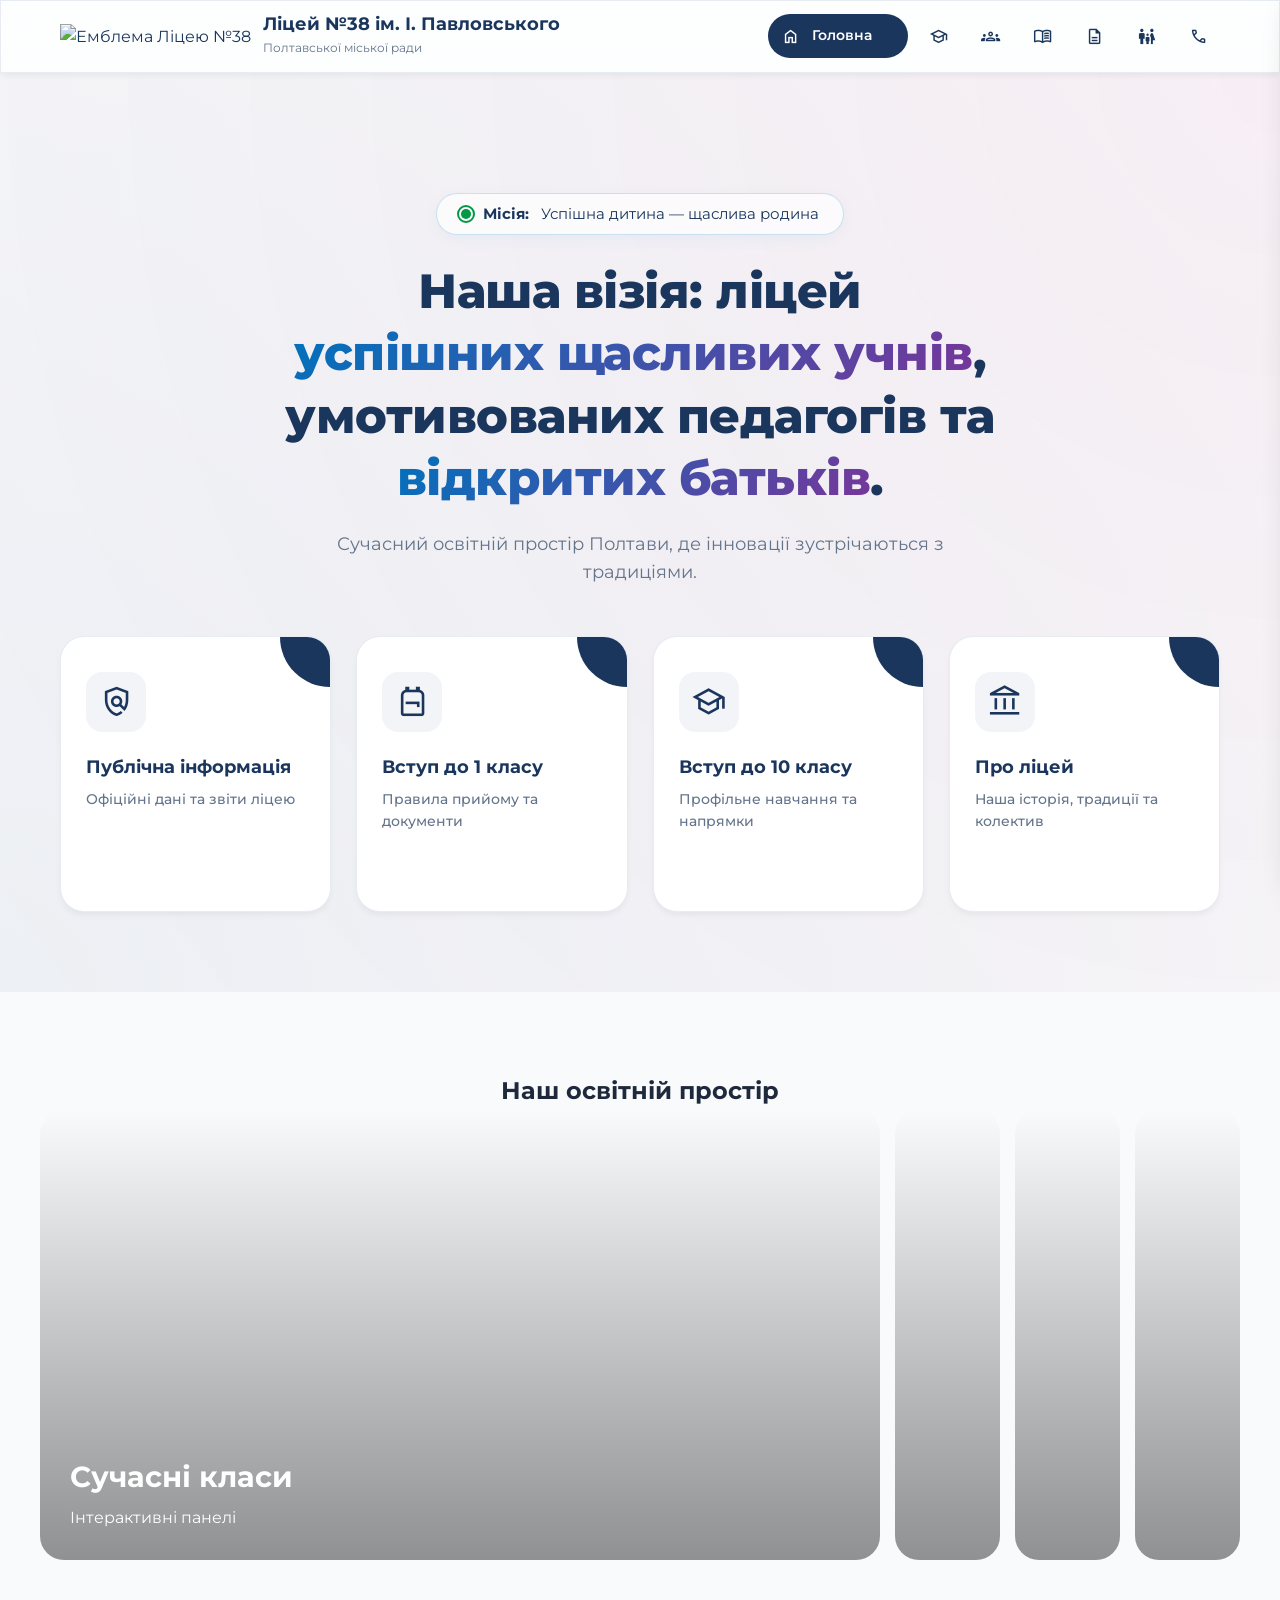
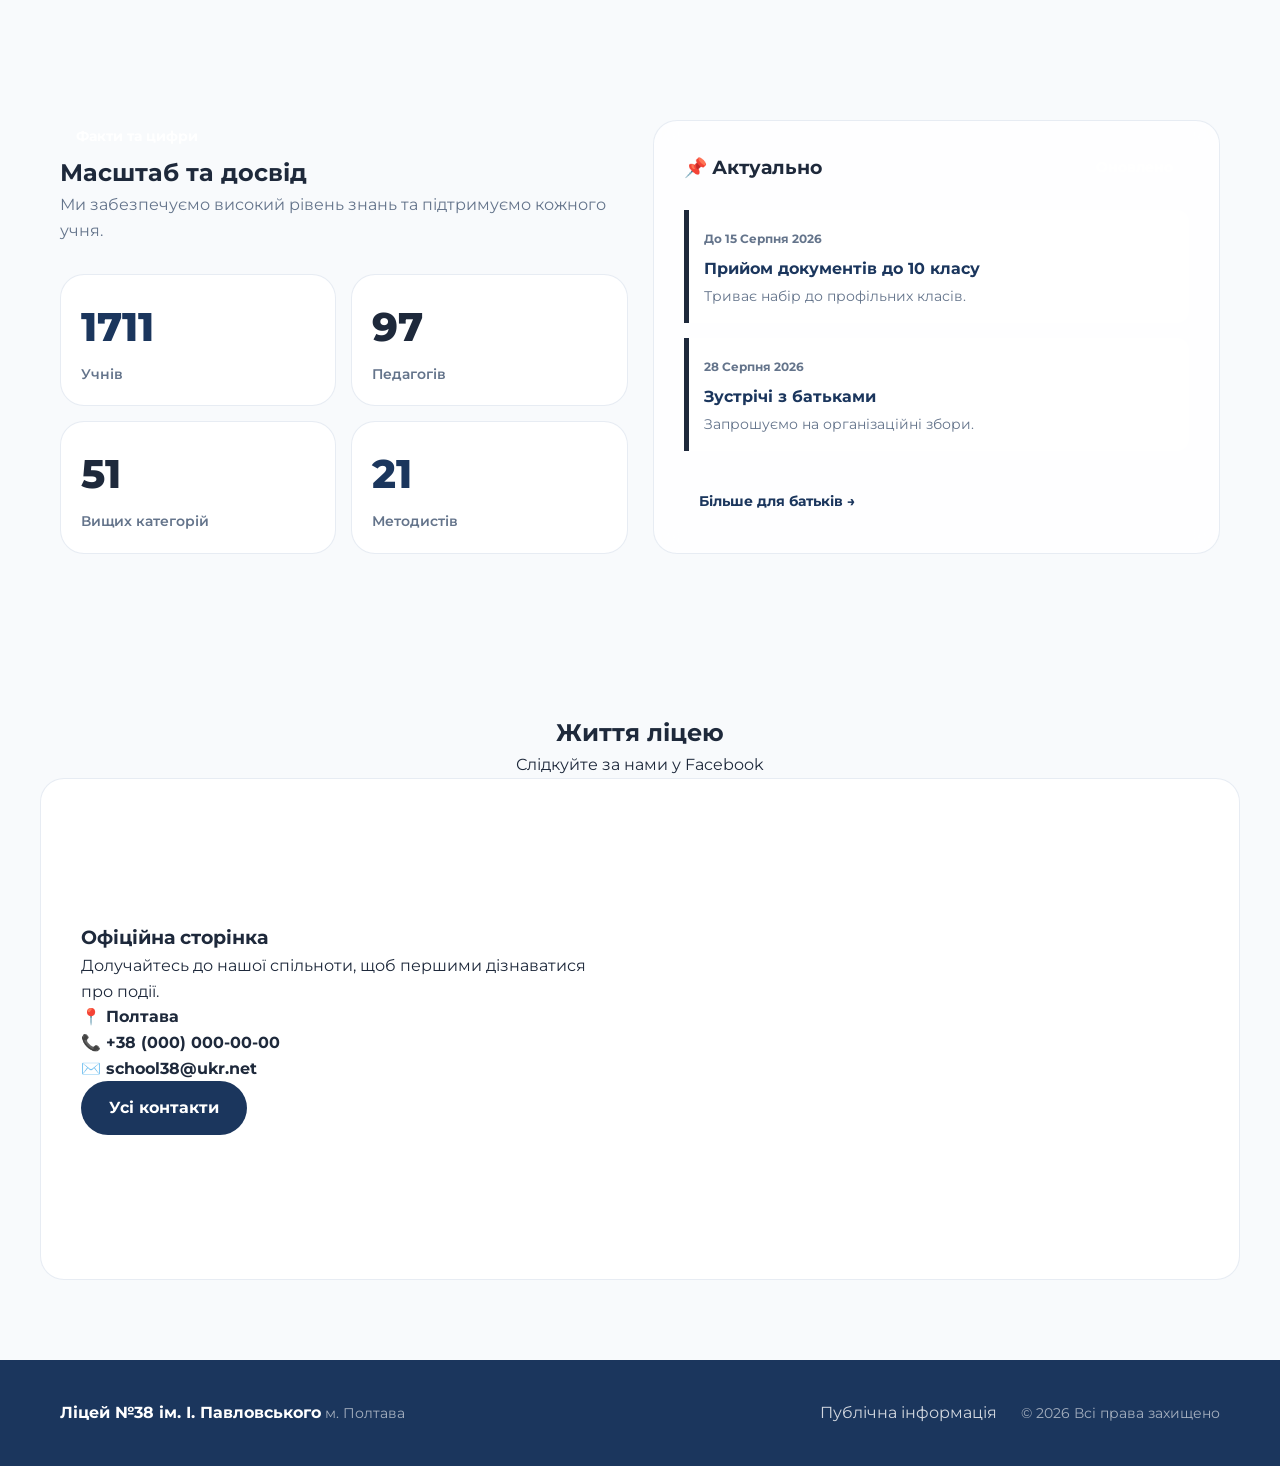
==== commit 5bb997eb: "index.html" ====
--- a/index.html
+++ b/index.html
@@ -20,7 +20,9 @@
     <header class="main-header glass">
         <div class="container header-inner">
             <a href="index.html" class="logo">
-                <div class="logo-circle">#38</div>
+                <!-- Вставляємо емблему замість рожевого кола -->
+                <img src="logo_school_38 (1)_2.jpg" alt="Емблема Ліцею №38" class="logo-image">
+                
                 <div class="logo-text">
                     <strong>Ліцей №38 ім. І. Павловського</strong>
                     <span>Полтавської міської ради</span>
--- a/style.css
+++ b/style.css
@@ -3,9 +3,13 @@
    ========================================================================== */
 :root {
     --bg-main: #f8fafc;
-    --primary-navy: #1B365D; 
-    --accent-green: #2E8B57; 
-    --accent-pink: #D81B60; 
+    --primary-navy: #1B365D; /* Залишаємо цей глибокий синій для тексту замість чорного */
+    
+    /* ОФІЦІЙНІ КОЛЬОРИ ЛОГОТИПА ЛІЦЕЮ №38 */
+    --brand-pink: #e3007b;  /* З тексту "Успішна дитина..." */
+    --brand-blue: #0072bc;  /* З ліній глобуса */
+    --brand-green: #009944; /* З фігури дитини та цифри 38 */
+    
     --text-dark: #1e293b;
     --text-light: #64748b;
     --card-bg: rgba(255, 255, 255, 0.8);
@@ -137,15 +141,102 @@
 .menu-toggle { display: none; background: var(--primary-navy); color: white; border: none; padding: 10px 15px; border-radius: 12px; cursor: pointer; }
 
 /* ==========================================================================
-   4. HERO SECTION
+   4. HERO SECTION (Оновлений текст)
    ========================================================================== */
 .hero-section { 
     padding: 120px 0 80px 0; 
     background: radial-gradient(circle at top right, rgba(216, 27, 96, 0.05), transparent),
                 radial-gradient(circle at bottom left, rgba(27, 54, 93, 0.05), transparent);
 }
-.hero-title { font-size: clamp(2rem, 5vw, 3.5rem); font-weight: 800; color: var(--primary-navy); line-height: 1.1; margin: 20px 0; }
-.hero-subtitle { font-size: 1.2rem; color: var(--text-light); max-width: 700px; margin: 0 auto 50px; }
+
+.hero-text {
+    display: flex;
+    flex-direction: column;
+    align-items: center;
+    max-width: 950px; /* Трохи розширив для довгого тексту */
+    margin: 0 auto;
+}
+
+/* --- Дизайн бейджа Місії --- */
+.mission-badge {
+    display: inline-flex;
+    align-items: center;
+    gap: 12px;
+    background: rgba(255, 255, 255, 0.7);
+    border: 1px solid rgba(0, 114, 188, 0.2); /* Рамка фірмового синього кольору */
+    padding: 8px 24px;
+    border-radius: 50px;
+    font-size: 0.95rem;
+    color: var(--primary-navy);
+    box-shadow: 0 4px 15px rgba(0, 114, 188, 0.05);
+    margin-bottom: 25px;
+    backdrop-filter: blur(10px);
+    -webkit-backdrop-filter: blur(10px);
+    transition: transform 0.3s ease, box-shadow 0.3s ease;
+    cursor: default;
+}
+
+.mission-badge:hover {
+    transform: translateY(-3px);
+    box-shadow: 0 8px 25px rgba(216, 27, 96, 0.12);
+}
+
+/* Пульсуюча крапка в бейджі */
+.pulse-dot {
+    width: 10px;
+    height: 10px;
+    background-color: var(--brand-green);
+    border-radius: 50%;
+    position: relative;
+}
+.pulse-dot::after {
+    content: '';
+    position: absolute;
+    top: -4px; left: -4px; right: -4px; bottom: -4px;
+    border-radius: 50%;
+    border: 2px solid var(--brand-green);
+    animation: pulse-ring 2s cubic-bezier(0.215, 0.61, 0.355, 1) infinite;
+}
+
+@keyframes pulse-ring {
+    0% { transform: scale(0.5); opacity: 1; }
+    100% { transform: scale(2); opacity: 0; }
+}
+
+/* --- Заголовок Візії --- */
+.hero-title { 
+    font-size: clamp(1.8rem, 4vw, 3rem); /* Адаптивний розмір шрифту */
+    font-weight: 800; 
+    color: var(--primary-navy); 
+    line-height: 1.3; 
+    margin: 0 0 20px 0;
+    letter-spacing: -0.5px;
+}
+
+/* Градієнтний текст, який переливається */
+.text-gradient {
+    background: linear-gradient(135deg, var(--brand-blue) 0%, var(--brand-pink) 100%);
+    -webkit-background-clip: text;
+    -webkit-text-fill-color: transparent;
+    background-clip: text;
+    display: inline-block;
+    background-size: 200% auto;
+    animation: gradient-shift 4s ease infinite;
+}
+
+@keyframes gradient-shift {
+    0% { background-position: 0% 50%; }
+    50% { background-position: 100% 50%; }
+    100% { background-position: 0% 50%; }
+}
+
+.hero-subtitle { 
+    font-size: 1.1rem; 
+    color: var(--text-light); 
+    max-width: 700px; 
+    margin: 0 auto 50px; 
+    line-height: 1.6;
+}
 /* ==========================================================================
    ІНТЕРАКТИВНІ КАРТКИ ШВИДКОГО ДОСТУПУ (Заміна старих qa-card)
    ========================================================================== */
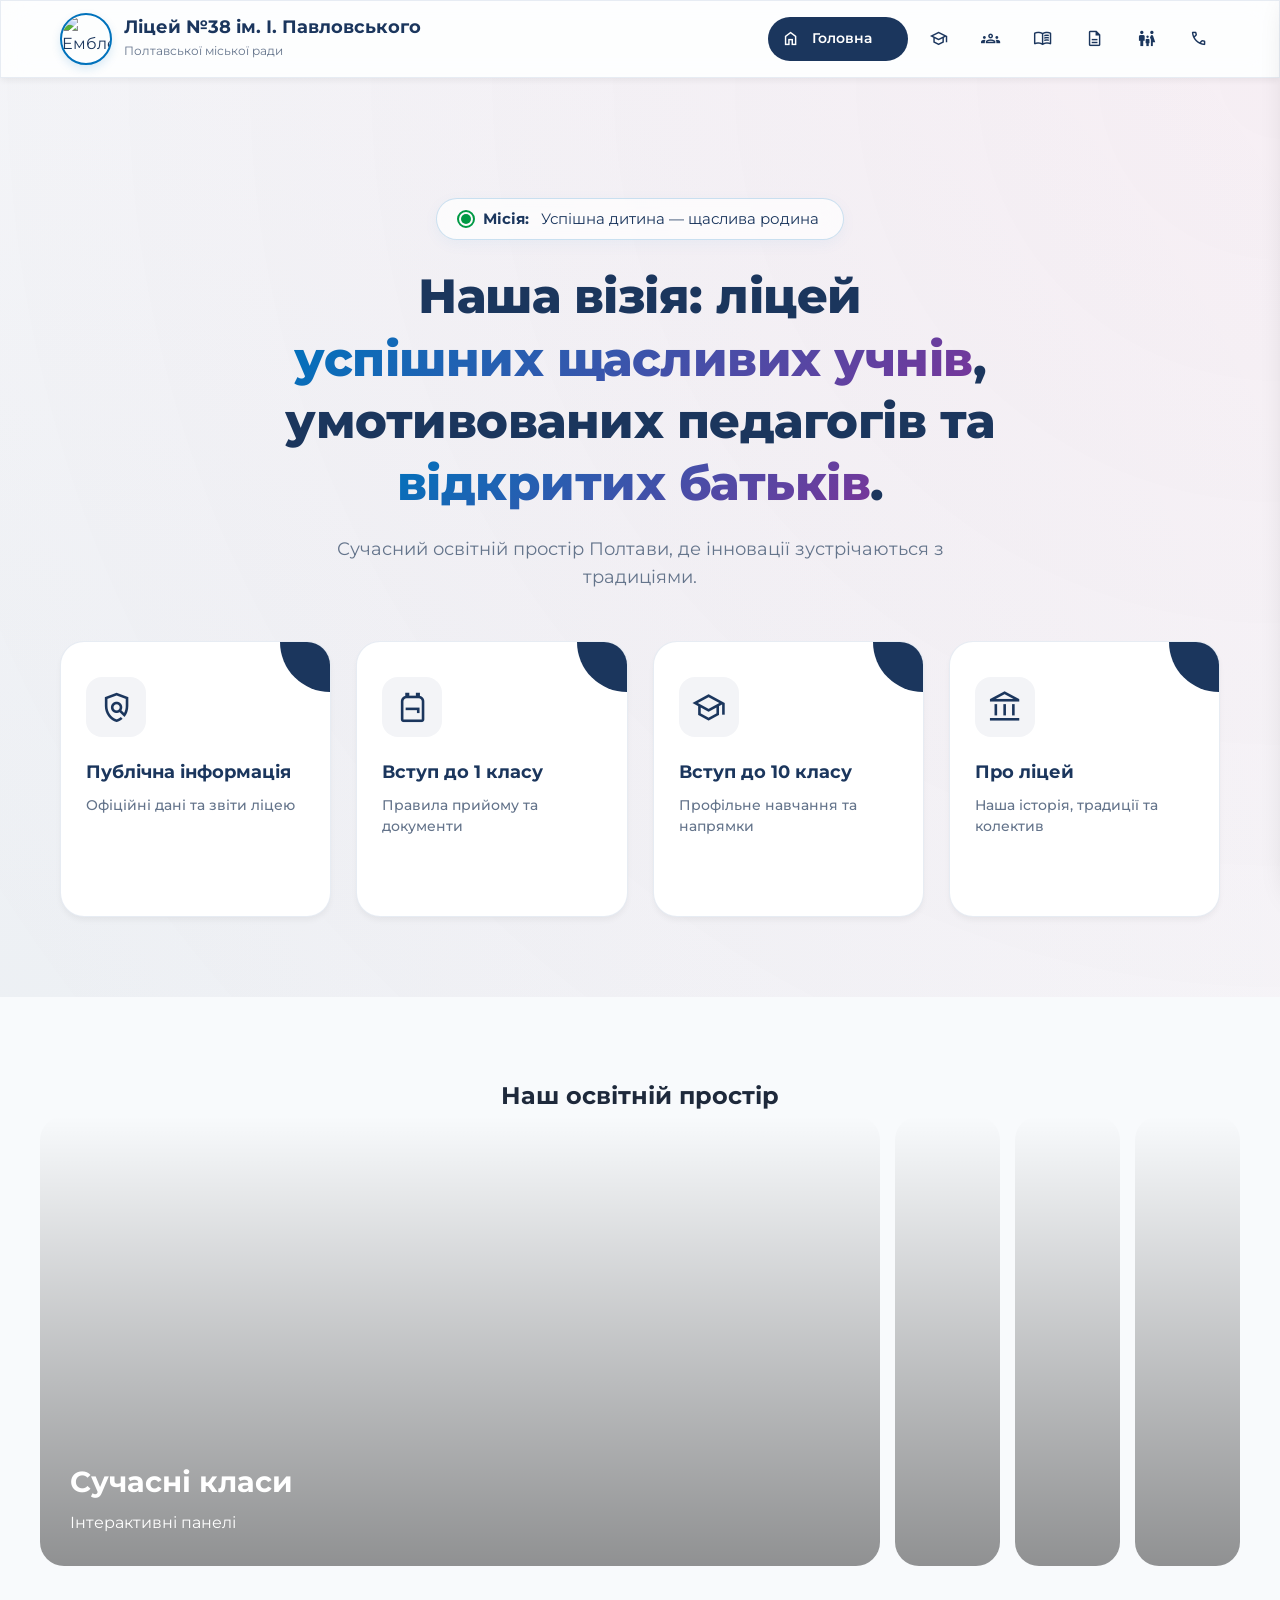
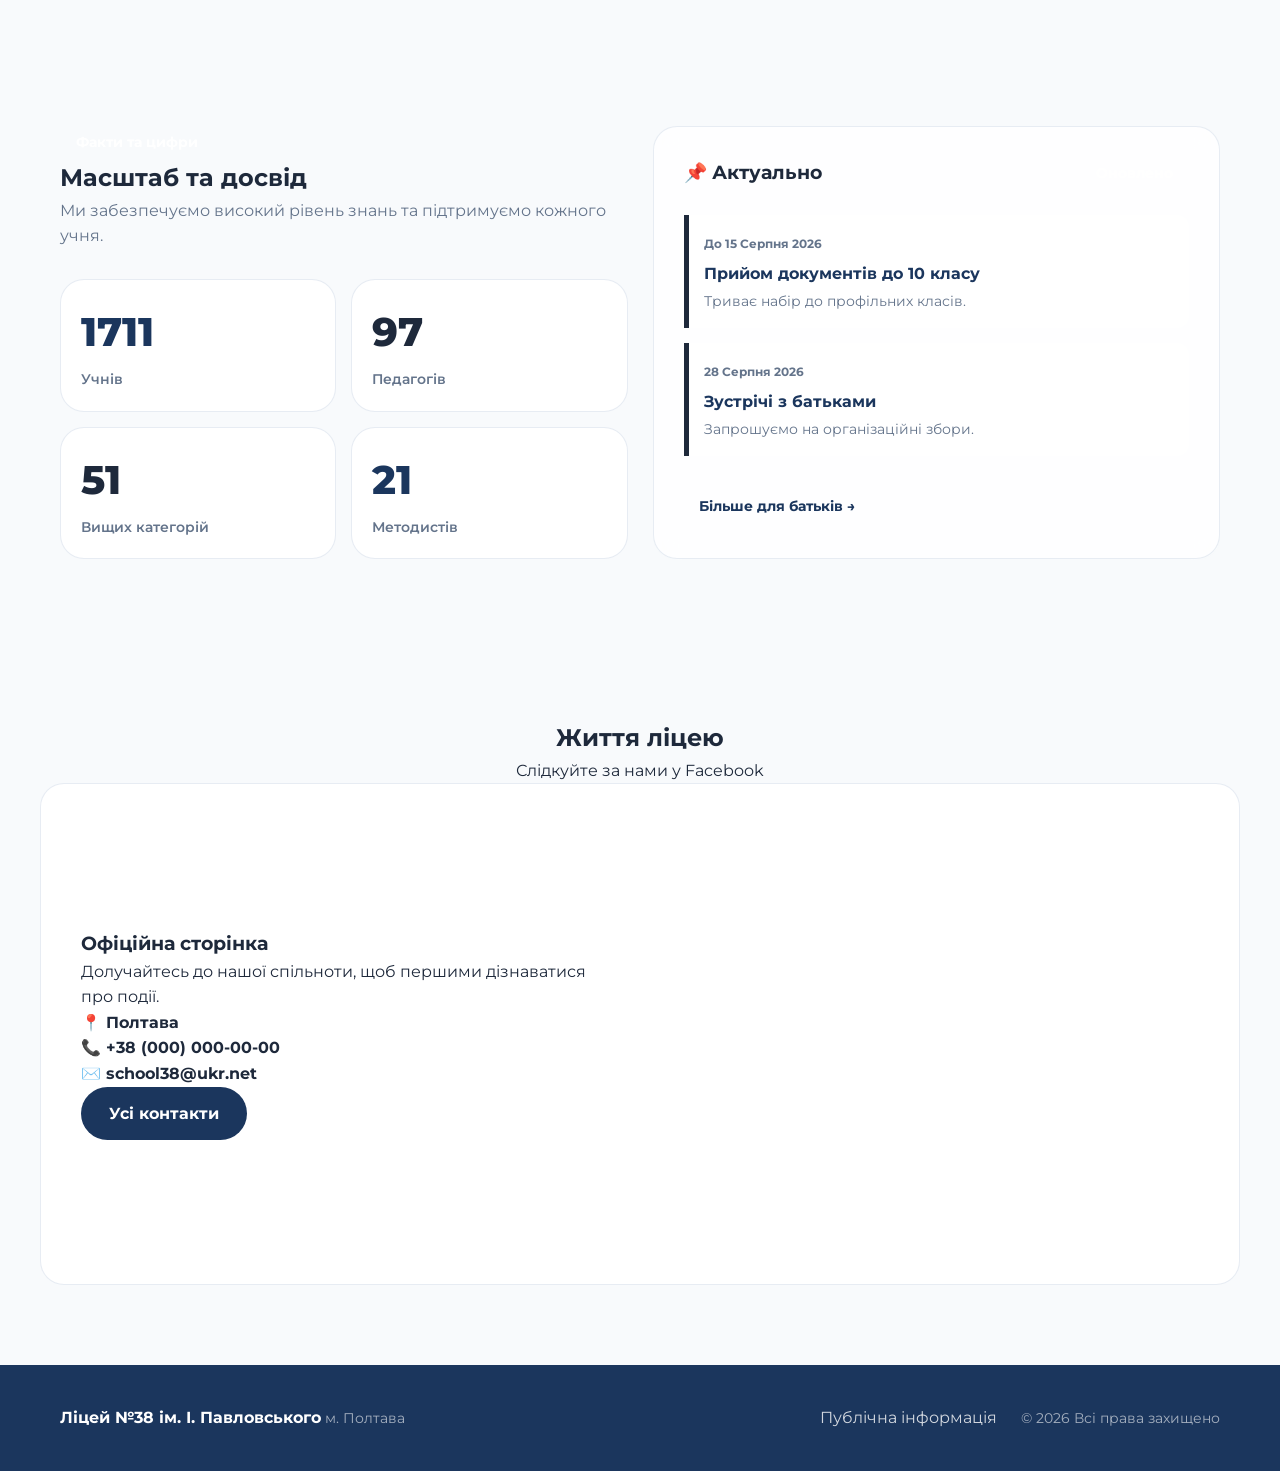
==== commit fdf6574c: "index.html" ====
--- a/index.html
+++ b/index.html
@@ -21,7 +21,7 @@
         <div class="container header-inner">
             <a href="index.html" class="logo">
                 <!-- Вставляємо емблему замість рожевого кола -->
-                <img src="logo_school_38 (1)_2.jpg" alt="Емблема Ліцею №38" class="logo-image">
+                <img src="https://drive.google.com/file/d/1nsoms24GWzCpdFtlBxVb9siZqNAKIntc/view" alt="Емблема Ліцею №38" class="logo-image">
                 
                 <div class="logo-text">
                     <strong>Ліцей №38 ім. І. Павловського</strong>
--- a/style.css
+++ b/style.css
@@ -69,7 +69,19 @@
 }
 .header-inner { display: flex; justify-content: space-between; align-items: center; }
 .logo { display: flex; align-items: center; gap: 12px; text-decoration: none; color: var(--primary-navy); }
-.logo-circle { width: 45px; height: 45px; background: var(--accent-pink); color: white; border-radius: 50%; display: flex; align-items: center; justify-content: center; font-weight: 800; font-size: 1.1rem; }
+.logo-image {
+    width: 52px;
+    height: 52px;
+    border-radius: 50%; /* Обрізає квадратне зображення у форму кола */
+    object-fit: cover; /* Запобігає деформації пропорцій */
+    border: 2px solid var(--brand-blue); /* Тонка синя рамка в колір глобуса */
+    box-shadow: 0 4px 10px rgba(0, 114, 188, 0.15); /* Легка тінь */
+    transition: transform 0.3s ease;
+}
+
+.logo:hover .logo-image {
+    transform: scale(1.05) rotate(-5deg); /* Легка анімація при наведенні */
+}
 .logo-text strong { display: block; font-size: 1.1rem; line-height: 1.2; }
 .logo-text span { font-size: 0.75rem; color: var(--text-light); }
 
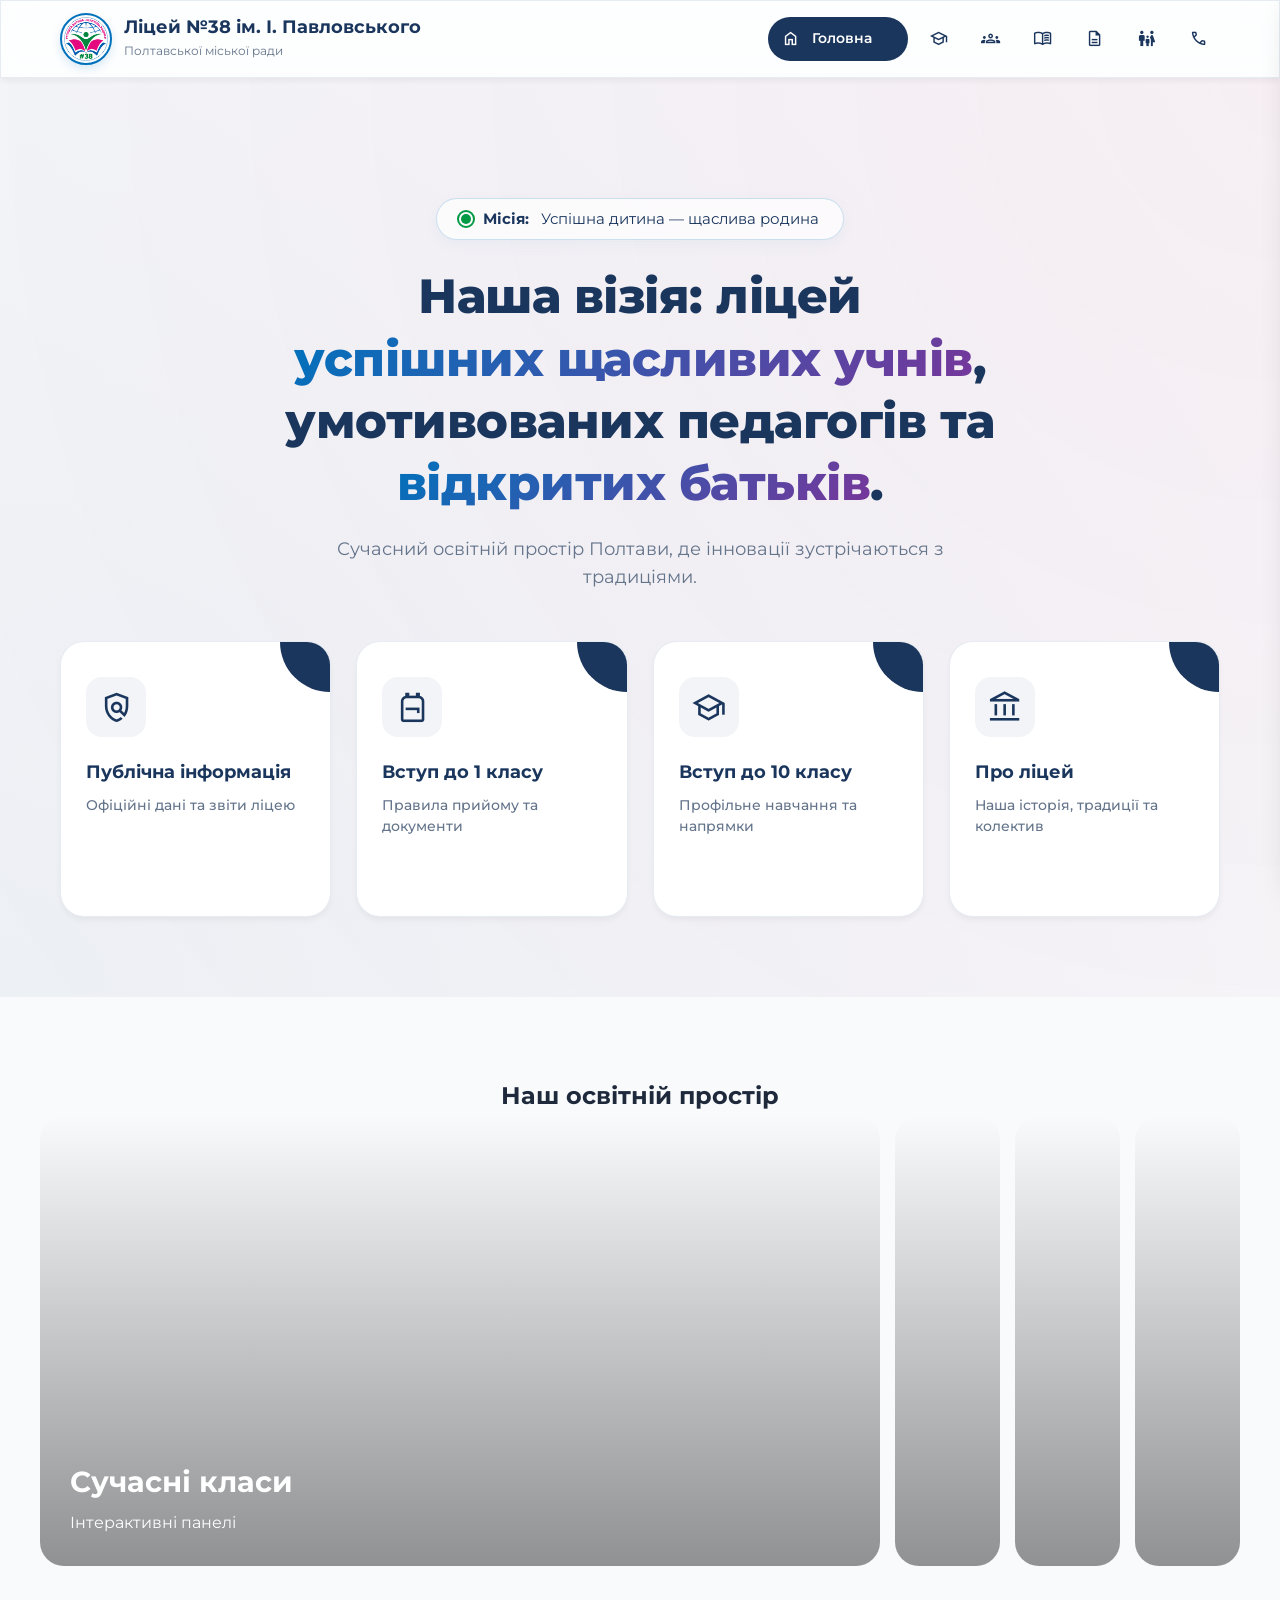
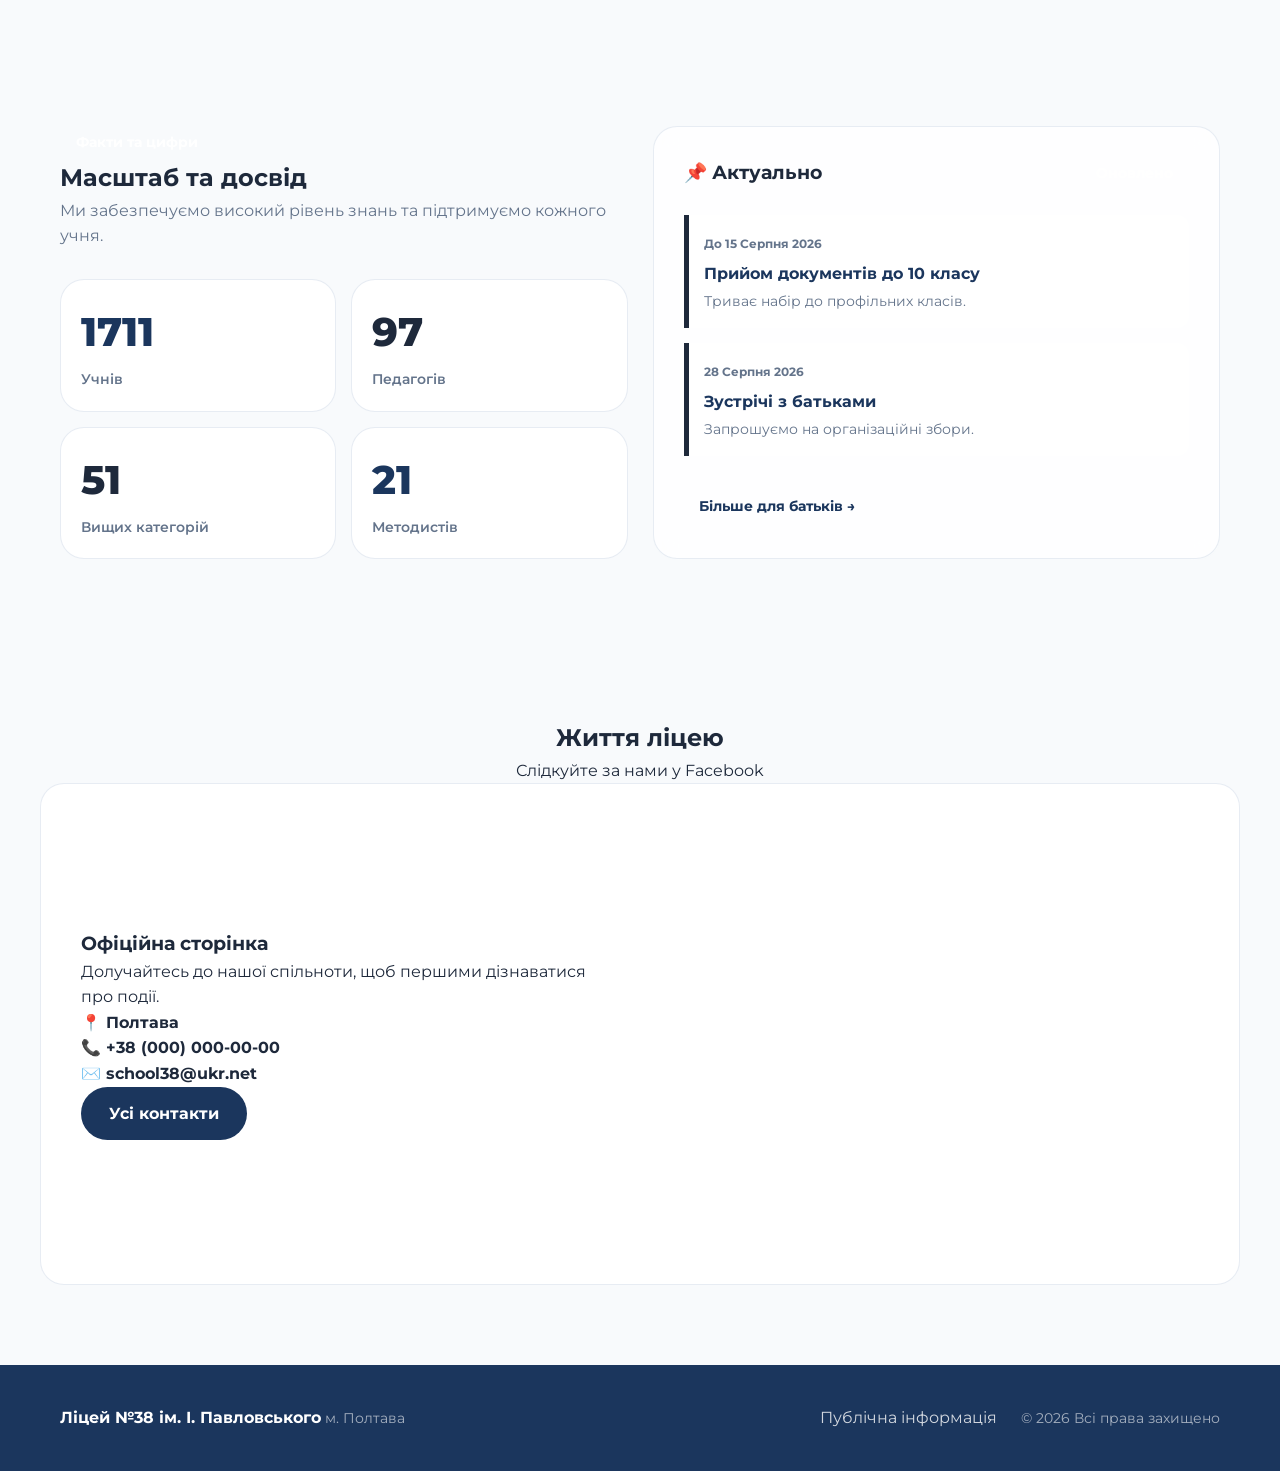
==== commit b485b932: "index.html" ====
--- a/index.html
+++ b/index.html
@@ -21,7 +21,7 @@
         <div class="container header-inner">
             <a href="index.html" class="logo">
                 <!-- Вставляємо емблему замість рожевого кола -->
-                <img src="https://drive.google.com/file/d/1nsoms24GWzCpdFtlBxVb9siZqNAKIntc/view" alt="Емблема Ліцею №38" class="logo-image">
+                <img src="img/logo.png" alt="Емблема Ліцею №38" class="logo-image">
                 
                 <div class="logo-text">
                     <strong>Ліцей №38 ім. І. Павловського</strong>
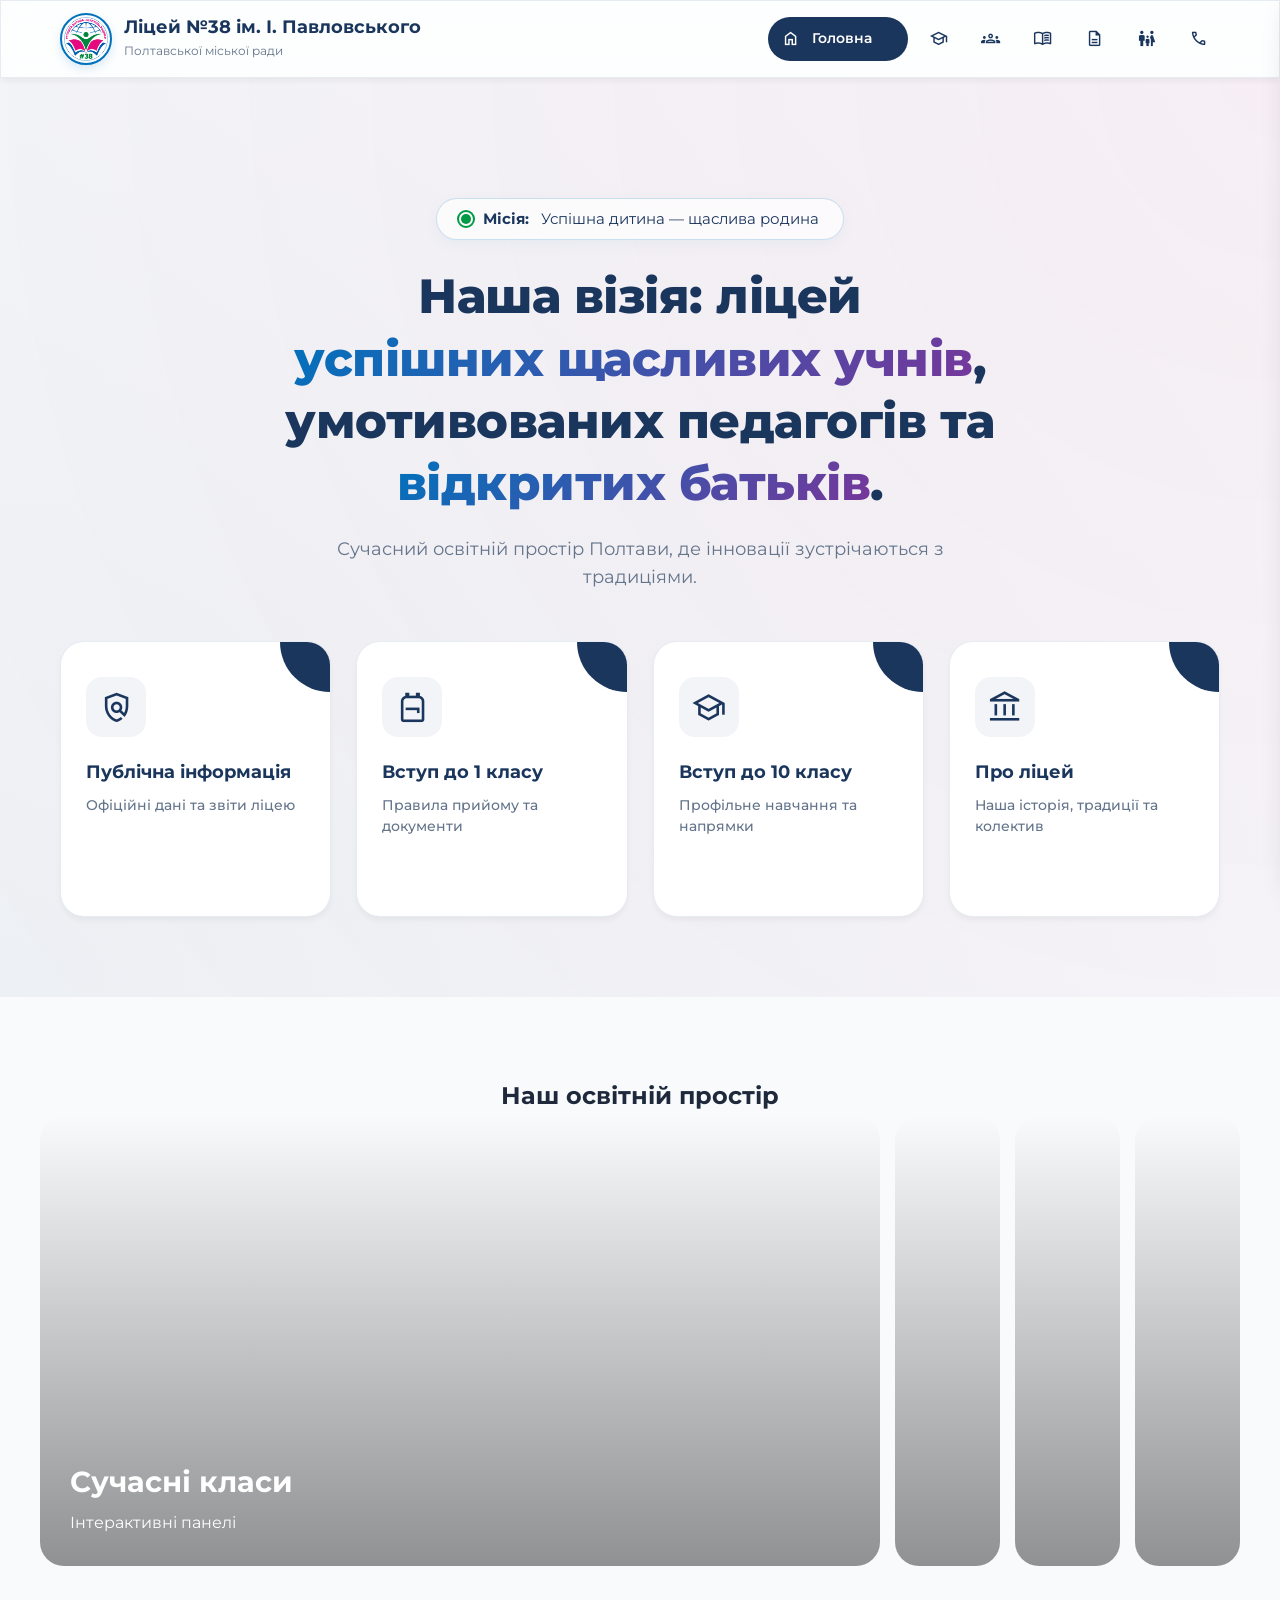
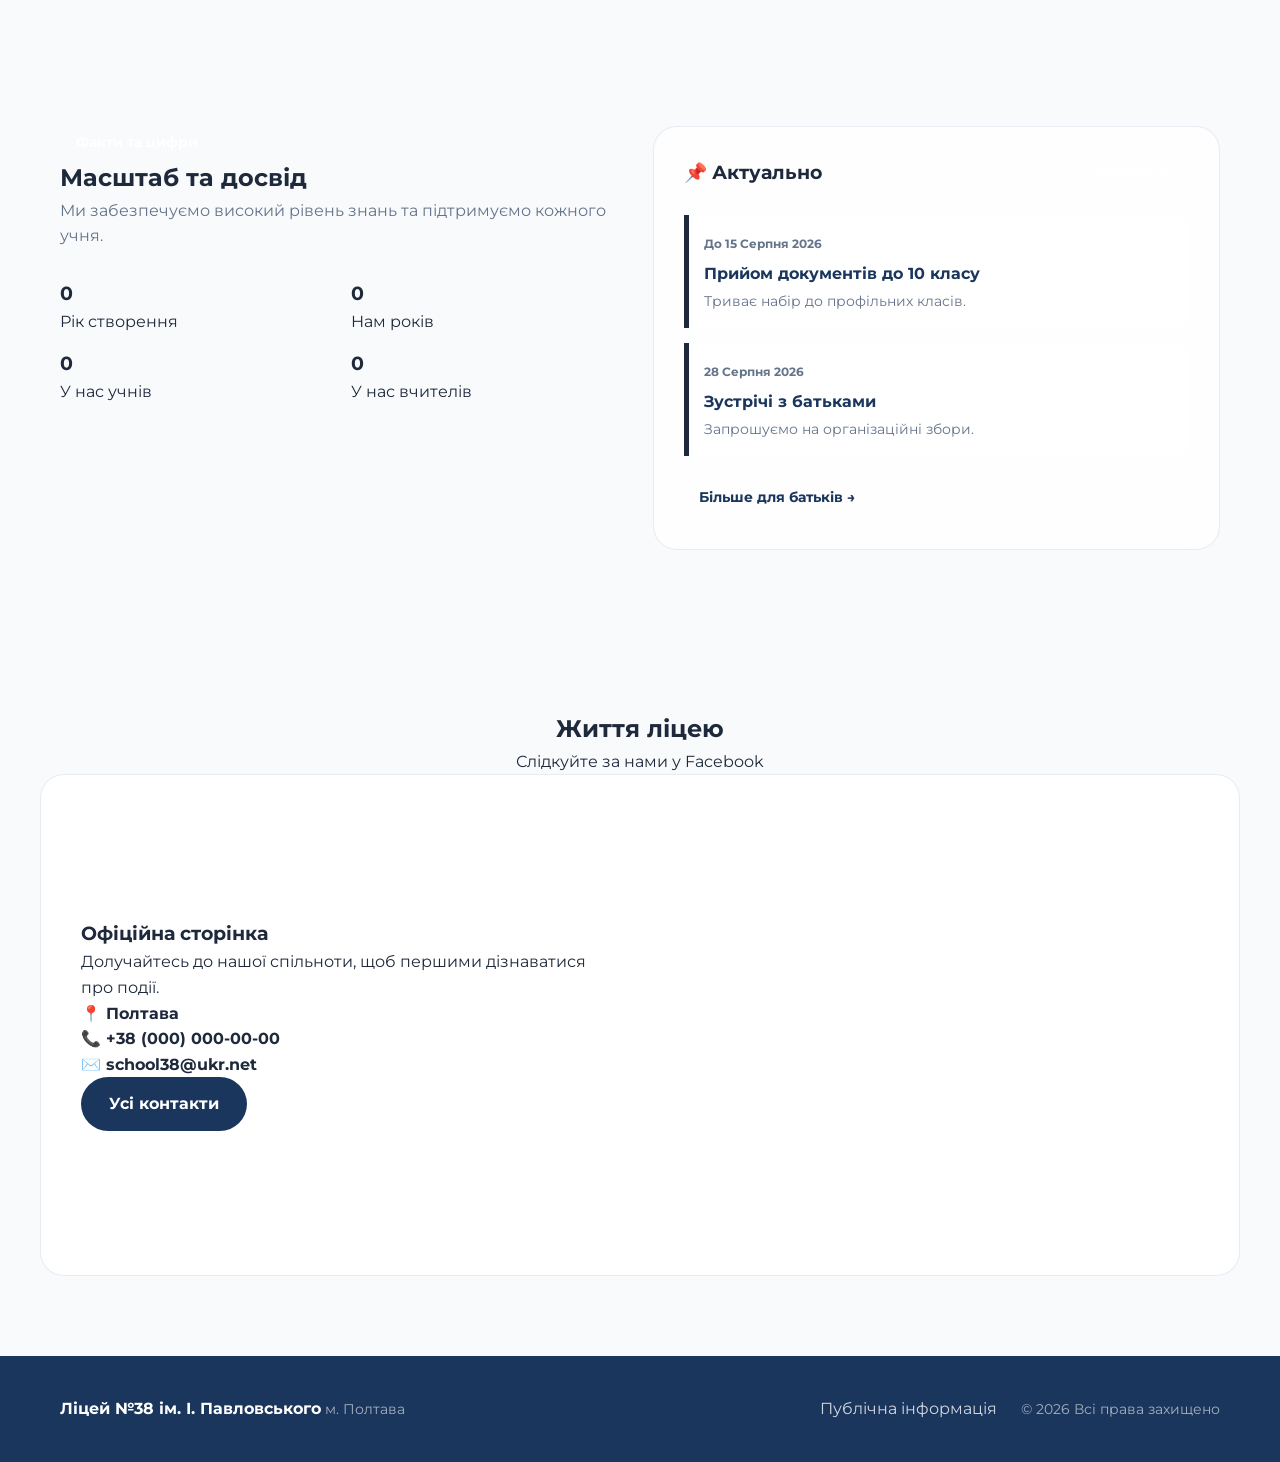
==== commit d092e155: "index.html" ====
--- a/index.html
+++ b/index.html
@@ -248,23 +248,23 @@
                     <p class="text-light">Ми забезпечуємо високий рівень знань та підтримуємо кожного учня.</p>
                     
                     <div class="stats-grid">
-                        <div class="stat-box">
-                            <div class="stat-number text-navy">1711</div>
-                            <div class="stat-text">Учнів</div>
-                        </div>
-                        <div class="stat-box">
-                            <div class="stat-number text-pink">97</div>
-                            <div class="stat-text">Педагогів</div>
-                        </div>
-                        <div class="stat-box">
-                            <div class="stat-number text-green">51</div>
-                            <div class="stat-text">Вищих категорій</div>
-                        </div>
-                        <div class="stat-box">
-                            <div class="stat-number text-navy">21</div>
-                            <div class="stat-text">Методистів</div>
-                        </div>
-                    </div>
+    <div class="stat-item">
+        <h3 class="counter" data-target="1990">0</h3>
+        <p>Рік створення</p>
+    </div>
+    <div class="stat-item">
+        <h3 class="counter" data-target="35">0</h3>
+        <p>Нам років</p>
+    </div>
+    <div class="stat-item">
+        <h3 class="counter" data-target="1711">0</h3>
+        <p>У нас учнів</p>
+    </div>
+    <div class="stat-item">
+        <h3 class="counter" data-target="97">0</h3>
+        <p>У нас вчителів</p>
+    </div>
+</div>
                 </div>
 
                 <!-- Права частина: Оголошення -->
--- a/style.css
+++ b/style.css
@@ -646,4 +646,295 @@
     opacity: 1;
     transform: translateX(0);
 }
-
+  <!-- Стилі спеціально для макета з боковим підменю -->
+        /* Макет сторінки */
+        .page-layout {
+            display: flex;
+            gap: 40px;
+            align-items: flex-start;
+            padding-top: 40px;
+            padding-bottom: 80px;
+        }
+
+        /* Липке бокове меню */
+        .page-sidebar {
+            flex: 0 0 280px;
+            position: sticky;
+            top: 100px; /* Відступ від верхньої шапки */
+            background: rgba(255, 255, 255, 0.8);
+            backdrop-filter: blur(12px);
+            border: 1px solid var(--border-color);
+            border-radius: var(--radius-md);
+            padding: 20px;
+            box-shadow: var(--shadow-sm);
+        }
+
+        .page-sidebar h3 {
+            font-size: 1.1rem;
+            color: var(--text-light);
+            margin-bottom: 15px;
+            padding-left: 10px;
+            text-transform: uppercase;
+            letter-spacing: 1px;
+            font-size: 0.8rem;
+        }
+
+        .in-page-nav {
+            display: flex;
+            flex-direction: column;
+            gap: 8px;
+        }
+
+        .in-page-nav a {
+            display: flex !important;
+            align-items: center;
+            gap: 12px;
+            text-decoration: none;
+            color: var(--text-dark);
+            font-weight: 600;
+            padding: 12px 15px !important;
+            border-radius: 12px;
+            transition: var(--transition);
+            margin: 0 !important;
+        }
+
+        .in-page-nav a:hover, 
+        .in-page-nav a.active {
+            background: rgba(0, 114, 188, 0.08); /* Фірмовий синій з прозорістю */
+            color: var(--brand-blue);
+            transform: translateX(5px);
+        }
+
+        .in-page-nav a .icon {
+            font-size: 1.2rem;
+        }
+
+        /* Контентна частина */
+        .page-content {
+            flex: 1;
+            display: flex;
+            flex-direction: column;
+            gap: 40px; /* Відстань між секціями (Історія, Цінності тощо) */
+        }
+
+        /* Оформлення блоків контенту */
+        .content-section {
+            background: white;
+            border-radius: var(--radius-md);
+            padding: 40px;
+            border: 1px solid var(--border-color);
+            box-shadow: var(--shadow-sm);
+            scroll-margin-top: 120px; /* Щоб при кліку на меню якір не ховався під шапку */
+        }
+
+        .content-section h2 {
+            display: flex;
+            align-items: center;
+            gap: 15px;
+            color: var(--primary-navy);
+            margin-bottom: 25px;
+            font-size: 1.8rem;
+            border-bottom: 2px solid rgba(0, 114, 188, 0.1);
+            padding-bottom: 15px;
+        }
+
+        /* Стилі для списку цінностей */
+        .values-list {
+            list-style-type: none;
+            margin-top: 20px;
+            display: grid;
+            gap: 15px;
+        }
+        .values-list li {
+            display: flex;
+            align-items: flex-start;
+            gap: 12px;
+            padding: 15px;
+            background: var(--bg-main);
+            border-radius: 12px;
+        }
+        .values-list li strong {
+            color: var(--primary-navy);
+        }
+
+        /* Фотографії адміністрації */
+        .admin-avatar {
+            width: 120px; 
+            height: 120px; 
+            border-radius: 50%; 
+            object-fit: cover; 
+            margin: 0 auto 15px; 
+            border: 4px solid var(--bg-main);
+            box-shadow: var(--shadow-md);
+        }
+
+        /* Героїчний банер для внутрішньої сторінки */
+        .page-hero {
+            position: relative;
+            padding: 100px 0;
+            background-image: url('https://images.unsplash.com/photo-1523050854058-8df90110c9f1?q=80&w=2000&auto=format&fit=crop');
+            background-size: cover;
+            background-position: center;
+            border-radius: 0 0 var(--radius-md) var(--radius-md);
+            margin-bottom: 40px;
+        }
+        .page-hero::before {
+            content: '';
+            position: absolute;
+            inset: 0;
+            background: linear-gradient(to right, rgba(27, 54, 93, 0.9), rgba(27, 54, 93, 0.6));
+            border-radius: 0 0 var(--radius-md) var(--radius-md);
+        }
+        .page-hero-content {
+            position: relative;
+            z-index: 2;
+            color: white;
+        }
+.page-layout {
+    display: flex;
+    gap: 40px;
+    align-items: flex-start;
+    padding-top: 40px;
+    padding-bottom: 80px;
+}
+
+/* Легкий контейнер без фону та рамок */
+.page-sidebar {
+    flex: 0 0 220px; /* Зробили меню трохи вужчим */
+    position: sticky;
+    top: 100px;
+    align-self: flex-start;
+    z-index: 10;
+    padding: 10px 0;
+    background: transparent; /* Прибрали білий фон */
+    border: none; /* Прибрали рамку */
+    box-shadow: none; /* Прибрали тінь */
+}
+
+.page-sidebar h3 {
+    font-size: 0.75rem;
+    color: var(--text-light);
+    margin-bottom: 15px;
+    padding-left: 15px;
+    text-transform: uppercase;
+    letter-spacing: 1.5px;
+}
+
+.in-page-nav {
+    display: flex;
+    flex-direction: column;
+}
+/* ==========================================================================
+   БЛОК СИМВОЛІКИ (Сторінка "Про ліцей")
+   ========================================================================== */
+.symbol-grid {
+    display: grid;
+    /* auto - розмір картинки (220px), 1fr - текст займає решту місця */
+    grid-template-columns: auto 1fr; 
+    gap: 40px;
+    align-items: center;
+}
+
+/* Обгортка: прибрали синій фон та відступи */
+.symbol-image-wrapper {
+    width: 220px; 
+    height: 220px; 
+    border-radius: 50%;
+    display: flex;
+    justify-content: center;
+    align-items: center;
+    flex-shrink: 0; 
+}
+
+/* Сама картинка: робимо її круглою з фірмовою рамкою (як у шапці) */
+.symbol-image-wrapper img {
+    width: 100%;
+    height: 100%;
+    object-fit: cover; /* Логотип ідеально заповнює коло */
+    border-radius: 50%; /* Обрізає краї картинки у форму кола */
+    border: 4px solid var(--brand-blue); /* Фірмова синя рамка */
+    box-shadow: var(--shadow-md); /* Легка тінь для об'єму */
+}
+
+/* Список кольорів поруч із логотипом */
+.color-list {
+    list-style: none;
+    display: flex;
+    flex-direction: column;
+    gap: 15px;
+}
+
+.color-item {
+    display: flex;
+    align-items: center;
+    gap: 15px;
+    padding: 15px;
+    background: var(--bg-main);
+    border-radius: 12px;
+}
+
+.color-dot {
+    width: 24px;
+    height: 24px;
+    border-radius: 50%;
+    flex-shrink: 0;
+}
+
+/* Адаптивність для мобільних телефонів */
+@media (max-width: 768px) {
+    .symbol-grid { 
+        grid-template-columns: 1fr; 
+        text-align: center; 
+    }
+    .symbol-image-wrapper { 
+        width: 180px; 
+        height: 180px; 
+        margin: 0 auto;
+    }
+    .color-item {
+        text-align: left; 
+    }
+}
+/* Дизайн посилань: спокійний сірий колір */
+.in-page-nav a {
+    display: flex !important;
+    align-items: center;
+    gap: 12px;
+    text-decoration: none;
+    color: var(--text-light) !important; 
+    font-weight: 500;
+    font-size: 0.9rem;
+    padding: 10px 15px !important;
+    border-radius: 0 12px 12px 0;
+    transition: var(--transition);
+    margin: 0 0 5px 0 !important;
+    border-left: 2px solid transparent; 
+}
+
+/* При наведенні */
+.in-page-nav a:hover {
+    color: var(--primary-navy) !important;
+    background: rgba(0, 114, 188, 0.03) !important;
+}
+
+/* Активний стан: акцентна лінія зліва і плавний градієнт */
+.in-page-nav a.active {
+    color: var(--brand-blue) !important;
+    font-weight: 700;
+    border-left: 3px solid var(--brand-blue);
+    background: linear-gradient(90deg, rgba(0, 114, 188, 0.06) 0%, transparent 100%) !important;
+}
+
+.in-page-nav a .icon {
+    font-size: 1.1rem;
+}
+        /* Адаптивність для мобільних */
+        @media (max-width: 992px) {
+            .page-layout { flex-direction: column; }
+            .page-sidebar { position: static; width: 100%; margin-bottom: 20px; }
+            .content-section { padding: 25px; }
+            .grid-4 { grid-template-columns: repeat(2, 1fr); }
+        }
+        @media (max-width: 576px) {
+            .grid-4 { grid-template-columns: 1fr; }
+        }
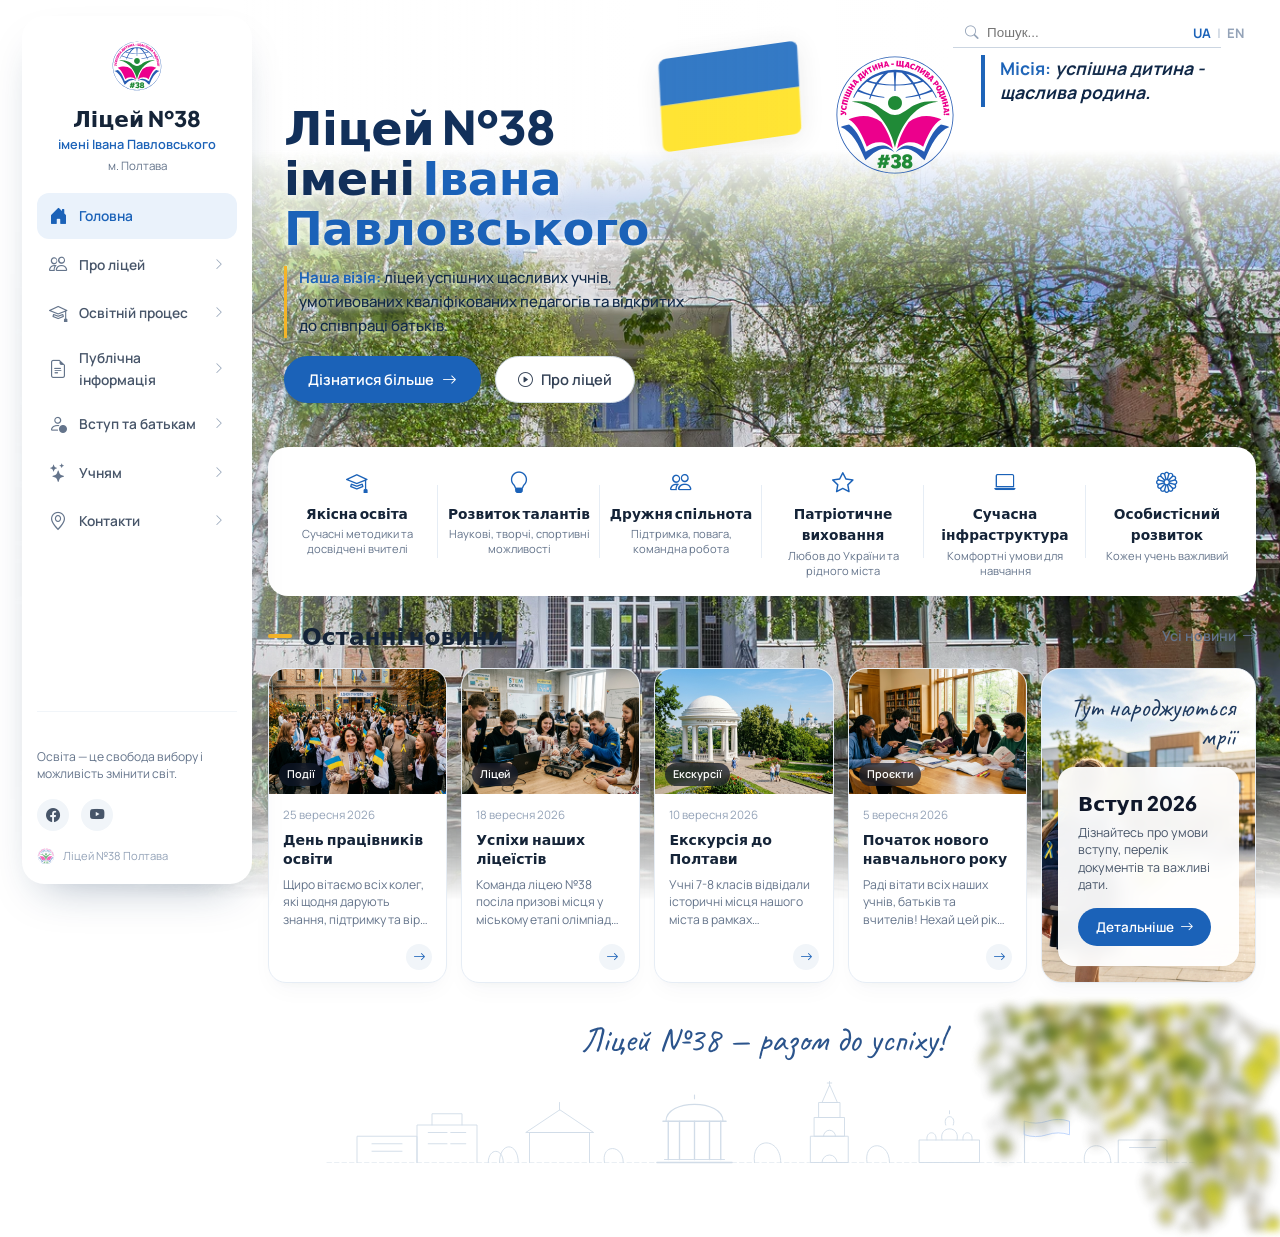
==== commit cac02585: "Initial commit" ====
--- a/index.html
+++ b/index.html
@@ -1,341 +1,382 @@
-<!DOCTYPE html>
-<html lang="uk">
-<head>
-    <meta charset="UTF-8">
-    <meta name="viewport" content="width=device-width, initial-scale=1.0">
-    <title>Ліцей №38 імені Івана Павловського</title>
-    
-    <link rel="preconnect" href="https://fonts.googleapis.com">
-    <link rel="preconnect" href="https://fonts.gstatic.com" crossorigin>
-    <link href="https://fonts.googleapis.com/css2?family=Montserrat:wght@400;500;600;700;800&display=swap" rel="stylesheet">
-    <link rel="stylesheet" href="style.css">
-    <link rel="stylesheet" href="https://fonts.googleapis.com/css2?family=Material+Symbols+Outlined:opsz,wght,FILL,GRAD@24,400,0,0" />
-</head>
-<body>
-    <!-- Facebook SDK -->
-    <div id="fb-root"></div>
-    <script async defer crossorigin="anonymous" src="https://connect.facebook.net/uk_UA/sdk.js#xfbml=1&version=v20.0"></script>
-
-    <!-- ШАПКА -->
-    <header class="main-header glass">
-        <div class="container header-inner">
-            <a href="index.html" class="logo">
-                <!-- Вставляємо емблему замість рожевого кола -->
-                <img src="img/logo.png" alt="Емблема Ліцею №38" class="logo-image">
-                
-                <div class="logo-text">
-                    <strong>Ліцей №38 ім. І. Павловського</strong>
-                    <span>Полтавської міської ради</span>
-                </div>
-            </a>
-            
-            <nav class="desktop-nav expanding-header-menu">
-    <a href="index.html" class="menu-item">
-        <span class="icon material-symbols-outlined">home</span>
-        <span class="menu-label">Головна</span>
-    </a>
-    <a href="about.html" class="menu-item">
-        <span class="icon material-symbols-outlined">school</span>
-        <span class="menu-label">Про ліцей</span>
-    </a>
-    <a href="team.html" class="menu-item">
-        <span class="icon material-symbols-outlined">groups</span>
-        <span class="menu-label">Колектив</span>
-    </a>
-    <a href="education.html" class="menu-item">
-        <span class="icon material-symbols-outlined">menu_book</span>
-        <span class="menu-label">Навчання</span>
-    </a>
-    <a href="transparency.html" class="menu-item">
-        <span class="icon material-symbols-outlined">description</span>
-        <span class="menu-label">Прозорість</span>
-    </a>
-    <a href="parents.html" class="menu-item">
-        <span class="icon material-symbols-outlined">family_restroom</span>
-        <span class="menu-label">Батькам</span>
-    </a>
-    <a href="contacts.html" class="menu-item">
-        <span class="icon material-symbols-outlined">call</span>
-        <span class="menu-label">Контакти</span>
-    </a>
-</nav>
-
-            <button class="menu-toggle" id="menuToggle">☰</button>
-        </div>
-    </header>
-
-<!-- БІЧНЕ МЕНЮ -->
-    <div class="sidebar-overlay" id="sidebarOverlay"></div>
-    <nav class="sidebar" id="sidebar">
-        <div class="sidebar-header">
-            <div class="sidebar-logo">
-                <div class="logo-circle">#38</div>
-                <span>Меню ліцею</span>
-            </div>
-            <button class="close-btn" id="closeMenu">
-                <span class="material-symbols-outlined">close</span>
-            </button>
-        </div>
-        
-        <ul class="sidebar-menu">
-            <li>
-                <a href="index.html">
-                    <span class="icon material-symbols-outlined">home</span>
-                    Головна
-                </a>
-            </li>
-            <li>
-                <a href="about.html">
-                    <span class="icon material-symbols-outlined">school</span>
-                    Про ліцей
-                </a>
-            </li>
-            <li>
-                <a href="team.html">
-                    <span class="icon material-symbols-outlined">groups</span>
-                    Колектив
-                </a>
-            </li>
-            <li>
-                <a href="education.html">
-                    <span class="icon material-symbols-outlined">menu_book</span>
-                    Навчання
-                </a>
-            </li>
-            <li>
-                <a href="transparency.html">
-                    <span class="icon material-symbols-outlined">description</span>
-                    Прозорість
-                </a>
-            </li>
-            <li>
-                <a href="parents.html">
-                    <span class="icon material-symbols-outlined">family_restroom</span>
-                    Батькам
-                </a>
-            </li>
-            <li>
-                <a href="contacts.html">
-                    <span class="icon material-symbols-outlined">call</span>
-                    Контакти
-                </a>
-            </li>
-        </ul>
-    </nav>
-
-    <main>
-        <!-- Hero Блок -->
-        <section class="hero-section">
-            <div class="container">
-<div class="hero-text text-center reveal">
-                    <!-- Місія у вигляді інтерактивного бейджа -->
-                    <div class="mission-badge">
-                        <span class="pulse-dot"></span>
-                        <strong>Місія:</strong> Успішна дитина — щаслива родина
-                    </div>
-                    
-                    <!-- Візія з виділенням ключових слів градієнтом -->
-                    <h1 class="hero-title">
-                        Наша візія: ліцей <span class="text-gradient">успішних щасливих учнів</span>, 
-                        умотивованих педагогів та <span class="text-gradient">відкритих батьків</span>.
-                    </h1>
-                    
-                    <p class="hero-subtitle">Сучасний освітній простір Полтави, де інновації зустрічаються з традиціями.</p>
-                </div>
-                
-<!-- Швидкий доступ (Новий інтерактивний дизайн) -->
-                <div class="quick-access grid grid-4 reveal">
-                    <a href="transparency.html" class="interactive-card">
-                        <div class="card-bg-fill"></div>
-                        <div class="icon-wrapper">
-                            <span class="material-symbols-outlined">policy</span>
-                        </div>
-                        <div class="card-content">
-                            <h3>Публічна інформація</h3>
-                            <p>Офіційні дані та звіти ліцею</p>
-                        </div>
-                        <div class="card-arrow">
-                            <span>Перейти</span>
-                            <span class="material-symbols-outlined" style="font-size: 1.2rem;">arrow_forward</span>
-                        </div>
-                    </a>
-                    
-                    <a href="parents.html" class="interactive-card">
-                        <div class="card-bg-fill"></div>
-                        <div class="icon-wrapper">
-                            <span class="material-symbols-outlined">backpack</span>
-                        </div>
-                        <div class="card-content">
-                            <h3>Вступ до 1 класу</h3>
-                            <p>Правила прийому та документи</p>
-                        </div>
-                        <div class="card-arrow">
-                            <span>Перейти</span>
-                            <span class="material-symbols-outlined" style="font-size: 1.2rem;">arrow_forward</span>
-                        </div>
-                    </a>
-                    
-                    <a href="parents.html" class="interactive-card">
-                        <div class="card-bg-fill"></div>
-                        <div class="icon-wrapper">
-                            <span class="material-symbols-outlined">school</span>
-                        </div>
-                        <div class="card-content">
-                            <h3>Вступ до 10 класу</h3>
-                            <p>Профільне навчання та напрямки</p>
-                        </div>
-                        <div class="card-arrow">
-                            <span>Перейти</span>
-                            <span class="material-symbols-outlined" style="font-size: 1.2rem;">arrow_forward</span>
-                        </div>
-                    </a>
-                    
-                    <a href="about.html" class="interactive-card">
-                        <div class="card-bg-fill"></div>
-                        <div class="icon-wrapper">
-                            <span class="material-symbols-outlined">account_balance</span>
-                        </div>
-                        <div class="card-content">
-                            <h3>Про ліцей</h3>
-                            <p>Наша історія, традиції та колектив</p>
-                        </div>
-                        <div class="card-arrow">
-                            <span>Перейти</span>
-                            <span class="material-symbols-outlined" style="font-size: 1.2rem;">arrow_forward</span>
-                        </div>
-                    </a>
-                </div>
-        </section>
-
-        <!-- Карусель -->
-        <section class="carousel-section container section reveal">
-            <h2 class="section-title text-center">Наш освітній простір</h2>
-            <div class="expanding-carousel">
-                <div class="carousel-panel active" style="background-image: url('https://images.unsplash.com/photo-1509062522246-3755977927d7?q=80&w=1000&auto=format&fit=crop');">
-                    <div class="panel-content">
-                        <h3>Сучасні класи</h3>
-                        <p>Інтерактивні панелі</p>
-                    </div>
-                </div>
-                <div class="carousel-panel" style="background-image: url('https://images.unsplash.com/photo-1427504494785-3a9ca7044f45?q=80&w=1000&auto=format&fit=crop');">
-                    <div class="panel-content">
-                        <h3>Дружня атмосфера</h3>
-                        <p>Простір без стресу</p>
-                    </div>
-                </div>
-                <div class="carousel-panel" style="background-image: url('https://images.unsplash.com/photo-1577896851231-70ef18881754?q=80&w=1000&auto=format&fit=crop');">
-                    <div class="panel-content">
-                        <h3>Цифровий центр</h3>
-                        <p>Проєктна діяльність</p>
-                    </div>
-                </div>
-                <div class="carousel-panel" style="background-image: url('https://images.unsplash.com/photo-1522202176988-66273c2fd55f?q=80&w=1000&auto=format&fit=crop');">
-                    <div class="panel-content">
-                        <h3>Творчі студії</h3>
-                        <p>Розвиток талантів</p>
-                    </div>
-                </div>
-            </div>
-        </section>
-
-        <!-- Статистика та Оголошення -->
-        <section class="about-brief-section section background-light reveal">
-            <div class="container grid grid-2">
-                <!-- Ліва частина: Текст + Статистика -->
-                <div class="stats-content">
-                    <span class="badge badge-green">Факти та цифри</span>
-                    <h2 class="section-title">Масштаб та досвід</h2>
-                    <p class="text-light">Ми забезпечуємо високий рівень знань та підтримуємо кожного учня.</p>
-                    
-                    <div class="stats-grid">
-    <div class="stat-item">
-        <h3 class="counter" data-target="1990">0</h3>
-        <p>Рік створення</p>
-    </div>
-    <div class="stat-item">
-        <h3 class="counter" data-target="35">0</h3>
-        <p>Нам років</p>
-    </div>
-    <div class="stat-item">
-        <h3 class="counter" data-target="1711">0</h3>
-        <p>У нас учнів</p>
-    </div>
-    <div class="stat-item">
-        <h3 class="counter" data-target="97">0</h3>
-        <p>У нас вчителів</p>
-    </div>
-</div>
-                </div>
-
-                <!-- Права частина: Оголошення -->
-                <div class="announcements-card glass">
-                    <div class="card-header">
-                        <h3>📌 Актуально</h3>
-                        <span class="badge badge-pink">Оновлено</span>
-                    </div>
-                    <div class="announcements-list">
-                        <div class="announcement-item" style="border-color: var(--accent-pink);">
-                            <span class="date">До 15 Серпня 2026</span>
-                            <h4>Прийом документів до 10 класу</h4>
-                            <p>Триває набір до профільних класів.</p>
-                        </div>
-                        <div class="announcement-item" style="border-color: var(--accent-green);">
-                            <span class="date">28 Серпня 2026</span>
-                            <h4>Зустрічі з батьками</h4>
-                            <p>Запрошуємо на організаційні збори.</p>
-                        </div>
-                    </div>
-                    <a href="parents.html" class="btn-link">Більше для батьків →</a>
-                </div>
-            </div>
-        </section>
-
-        <!-- Facebook -->
-        <section class="news-fb-section container section reveal">
-            <div class="section-header text-center">
-                <h2 class="section-title">Життя ліцею</h2>
-                <p class="section-subtitle">Слідкуйте за нами у Facebook</p>
-            </div>
-            <div class="grid grid-2 fb-container glass">
-                <div class="fb-info">
-                    <h3>Офіційна сторінка</h3>
-                    <p>Долучайтесь до нашої спільноти, щоб першими дізнаватися про події.</p>
-                    <div class="contact-card">
-                        <p><strong>📍 Полтава</strong></p>
-                        <p><strong>📞 +38 (000) 000-00-00</strong></p>
-                        <p><strong>✉️ school38@ukr.net</strong></p>
-                    </div>
-                    <a href="contacts.html" class="btn btn-primary">Усі контакти</a>
-                </div>
-                <div class="fb-widget">
-                    <div class="fb-page" 
-     data-href="https://www.facebook.com/profile.php?id=61566362163102" 
-     data-tabs="timeline" 
-     data-width="500" 
-     data-height="600" 
-     data-small-header="false" 
-     data-adapt-container-width="true" 
-     data-hide-cover="false" 
-     data-show-facepile="false">
-                    </div>
-            </div>
-        </section>
-
-    </main>
-
-    <footer class="main-footer">
-        <div class="container footer-inner">
-            <div>
-                <strong>Ліцей №38 ім. І. Павловського</strong>
-                <span>м. Полтава</span>
-            </div>
-            <div>
-                <a href="transparency.html">Публічна інформація</a>
-                <span>© 2026 Всі права захищено</span>
-            </div>
-        </div>
-    </footer>
-
-    <script src="script.js"></script>
-</body>
-</html>
+﻿<!doctype html>
+<html lang="uk">
+<head>
+    <meta charset="utf-8">
+    <meta name="viewport" content="width=device-width, initial-scale=1">
+    <title>Ліцей №38 імені Івана Павловського м. Полтава</title>
+
+    <!-- Google Fonts: Plus Jakarta Sans for titles, Manrope for text, Caveat for handwriting accents -->
+    <link rel="preconnect" href="https://fonts.googleapis.com">
+    <link rel="preconnect" href="https://fonts.gstatic.com" crossorigin>
+    <link href="https://fonts.googleapis.com/css2?family=Caveat:wght@600;700&family=Manrope:wght@400;500;600;700&family=Plus+Jakarta+Sans:wght@600;700;800&display=swap" rel="stylesheet">
+
+    <!-- Bootstrap Icons -->
+    <link href="css/bootstrap-icons.css" rel="stylesheet">
+    
+    <!-- Portal Theme CSS -->
+    <link href="css/portal-theme.css" rel="stylesheet">
+</head>
+<body class="home">
+
+<div class="portal-layout">
+
+    <!-- ======================================================================
+         LEFT SIDEBAR NAVIGATION
+         ====================================================================== -->
+    <aside class="portal-sidebar" id="portalSidebar">
+        <div>
+            <!-- Brand / Logo -->
+            <a href="index.html" class="portal-brand">
+                <img src="images/logo_school_38.svg" alt="Емблема Ліцею №38" class="brand-emblem">
+                <h1 class="brand-title">Ліцей №38</h1>
+                <p class="brand-subtitle">імені Івана Павловського</p>
+                <span class="brand-city">м. Полтава</span>
+            </a>
+
+            <!-- Navigation Links -->
+            <nav class="sidebar-nav">
+                <a href="index.html" class="nav-link-custom active">
+                    <span class="link-left">
+                        <i class="bi bi-house-door-fill"></i>
+                        <span>Головна</span>
+                    </span>
+                </a>
+
+                <a href="pages/about.html" class="nav-link-custom">
+                    <span class="link-left">
+                        <i class="bi bi-people"></i>
+                        <span>Про ліцей</span>
+                    </span>
+                    <i class="bi bi-chevron-right link-chevron"></i>
+                </a>
+
+                <a href="pages/education.html" class="nav-link-custom">
+                    <span class="link-left">
+                        <i class="bi bi-mortarboard"></i>
+                        <span>Освітній процес</span>
+                    </span>
+                    <i class="bi bi-chevron-right link-chevron"></i>
+                </a>
+
+                <a href="pages/public-info.html" class="nav-link-custom">
+                    <span class="link-left">
+                        <i class="bi bi-file-earmark-text"></i>
+                        <span>Публічна інформація</span>
+                    </span>
+                    <i class="bi bi-chevron-right link-chevron"></i>
+                </a>
+
+                <a href="pages/admissions.html" class="nav-link-custom">
+                    <span class="link-left">
+                        <i class="bi bi-person-check"></i>
+                        <span>Вступ та батькам</span>
+                    </span>
+                    <i class="bi bi-chevron-right link-chevron"></i>
+                </a>
+
+                <a href="pages/students.html" class="nav-link-custom">
+                    <span class="link-left">
+                        <i class="bi bi-stars"></i>
+                        <span>Учням</span>
+                    </span>
+                    <i class="bi bi-chevron-right link-chevron"></i>
+                </a>
+
+                <a href="pages/contacts.html" class="nav-link-custom">
+                    <span class="link-left">
+                        <i class="bi bi-geo-alt"></i>
+                        <span>Контакти</span>
+                    </span>
+                    <i class="bi bi-chevron-right link-chevron"></i>
+                </a>
+            </nav>
+        </div>
+
+        <!-- Sidebar Bottom: Quote & Socials -->
+        <div class="sidebar-footer">
+            <p class="sidebar-quote">
+                Освіта — це свобода вибору і можливість змінити світ.
+            </p>
+            <div class="sidebar-socials">
+                <a href="https://www.facebook.com/549811235813519/" target="_blank" rel="noopener" title="Facebook"><i class="bi bi-facebook"></i></a>
+                <a href="https://www.youtube.com/@poltavaschool38" target="_blank" rel="noopener" title="YouTube"><i class="bi bi-youtube"></i></a>
+            </div>
+            <div class="sidebar-bottom-badge">
+                <img src="images/logo_school_38.svg" alt="" style="width: 18px; height: 18px; opacity: 0.6;">
+                <span>Ліцей №38 Полтава</span>
+            </div>
+        </div>
+    </aside>
+
+    <!-- ======================================================================
+         MAIN PORTAL CONTENT AREA
+         ====================================================================== -->
+    <main class="portal-main">
+
+        <!-- Top bar: Search + Language Switcher -->
+        <header class="portal-topbar">
+            <button class="topbar-menu-toggle" id="menuToggle" aria-label="Відкрити меню">
+                <i class="bi bi-list"></i>
+            </button>
+
+            <div class="topbar-search">
+                <i class="bi bi-search"></i>
+                <input type="text" placeholder="Пошук...">
+            </div>
+
+            <div class="topbar-lang">
+                <a href="#" class="active">UA</a>
+                <span style="color: #cbd5e1;">|</span>
+                <a href="#">EN</a>
+            </div>
+        </header>
+
+        <!-- Hero Banner Section: Layered Architecture -->
+        <section class="hero-banner-section">
+            <!-- Layer 1: School Facade Backdrop on Right -->
+            <div class="hero-school-backdrop">
+                <img src="images/hero_school_bg.webp" alt="Фасад Ліцею №38">
+            </div>
+
+            <!-- Layer 2: Waving Flag & Logo -->
+            <div class="hero-flag">
+                <img src="images/ua_flag.svg" alt="Прапор України">
+            </div>
+            <div class="hero-emblem">
+                <img src="images/logo_school_38.svg" alt="Емблема Ліцею №38">
+            </div>
+
+            <!-- Layer 3: Corner Foliage Framing -->
+            <div class="hero-leaves-top">
+                <img src="images/leaves_top_left.png" alt="">
+            </div>
+            <div class="hero-leaves-bottom">
+                <img src="images/leaves_bottom_right.png" alt="">
+            </div>
+
+            <!-- Layer 4: Floating quote at top-right -->
+            <aside class="hero-floating-quote">
+                <p><b>Місія:</b> успішна дитина - щаслива родина.</p>
+            </aside>
+
+            <!-- Layer 5: Main Hero Left Copy -->
+            <div class="hero-content-left">
+                <h2 class="hero-title">
+                    Ліцей №38<br>
+                    імені <span class="title-accent">Івана<br>Павловського</span>
+                </h2>
+                <p class="hero-desc">
+                    <strong>Наша візія:</strong> ліцей успішних щасливих учнів, умотивованих кваліфікованих педагогів та відкритих до співпраці батьків.
+                </p>
+                <div class="hero-actions">
+                    <a href="pages/public-info.html" class="btn-hero-primary">
+                        <span>Дізнатися більше</span>
+                        <i class="bi bi-arrow-right"></i>
+                    </a>
+                    <a href="pages/education.html" class="btn-hero-secondary">
+                        <i class="bi bi-play-circle"></i>
+                        <span>Про ліцей</span>
+                    </a>
+                </div>
+            </div>
+        </section>
+
+        <!-- Feature Cards Strip (6 key values) -->
+        <section class="features-strip" aria-label="Ключові переваги ліцею">
+            <div class="feature-pill">
+                <div class="feature-icon-circle">
+                    <i class="bi bi-mortarboard"></i>
+                </div>
+                <h3 class="feature-pill-title">Якісна освіта</h3>
+                <p class="feature-pill-desc">Сучасні методики та досвідчені вчителі</p>
+            </div>
+
+            <div class="feature-pill">
+                <div class="feature-icon-circle">
+                    <i class="bi bi-lightbulb"></i>
+                </div>
+                <h3 class="feature-pill-title">Розвиток талантів</h3>
+                <p class="feature-pill-desc">Наукові, творчі, спортивні можливості</p>
+            </div>
+
+            <div class="feature-pill">
+                <div class="feature-icon-circle">
+                    <i class="bi bi-people"></i>
+                </div>
+                <h3 class="feature-pill-title">Дружня спільнота</h3>
+                <p class="feature-pill-desc">Підтримка, повага, командна робота</p>
+            </div>
+
+            <div class="feature-pill">
+                <div class="feature-icon-circle">
+                    <i class="bi bi-star"></i>
+                </div>
+                <h3 class="feature-pill-title">Патріотичне виховання</h3>
+                <p class="feature-pill-desc">Любов до України та рідного міста</p>
+            </div>
+
+            <div class="feature-pill">
+                <div class="feature-icon-circle">
+                    <i class="bi bi-laptop"></i>
+                </div>
+                <h3 class="feature-pill-title">Сучасна інфраструктура</h3>
+                <p class="feature-pill-desc">Комфортні умови для навчання</p>
+            </div>
+
+            <div class="feature-pill">
+                <div class="feature-icon-circle">
+                    <i class="bi bi-flower1"></i>
+                </div>
+                <h3 class="feature-pill-title">Особистісний розвиток</h3>
+                <p class="feature-pill-desc">Кожен учень важливий</p>
+            </div>
+        </section>
+
+        <!-- News & Admissions Section -->
+        <section class="news-section" id="news">
+            <div class="news-header">
+                <h2 class="section-title-mark">Останні новини</h2>
+                <a href="#" class="link-all-news">
+                    <span>Усі новини</span>
+                    <i class="bi bi-arrow-right"></i>
+                </a>
+            </div>
+
+            <div class="news-composite-grid">
+                <!-- News Item 1 -->
+                <article class="news-card">
+                    <div class="news-card-img-wrap">
+                        <img src="images/news_celebration.jpg" alt="День працівників освіти">
+                        <span class="news-tag">Події</span>
+                    </div>
+                    <div class="news-card-body">
+                        <div>
+                            <div class="news-date">25 вересня 2026</div>
+                            <h3 class="news-card-title">День працівників освіти</h3>
+                            <p class="news-card-desc">
+                                Щиро вітаємо всіх колег, які щодня дарують знання, підтримку та віру в майбутнє наших учнів!
+                            </p>
+                        </div>
+                        <div class="news-card-arrow">
+                            <i class="bi bi-arrow-right"></i>
+                        </div>
+                    </div>
+                </article>
+
+                <!-- News Item 2 -->
+                <article class="news-card">
+                    <div class="news-card-img-wrap">
+                        <img src="images/news_robotics.jpg" alt="Успіхи наших ліцеїстів">
+                        <span class="news-tag">Ліцей</span>
+                    </div>
+                    <div class="news-card-body">
+                        <div>
+                            <div class="news-date">18 вересня 2026</div>
+                            <h3 class="news-card-title">Успіхи наших ліцеїстів</h3>
+                            <p class="news-card-desc">
+                                Команда ліцею №38 посіла призові місця у міському етапі олімпіади з математики та фізики.
+                            </p>
+                        </div>
+                        <div class="news-card-arrow">
+                            <i class="bi bi-arrow-right"></i>
+                        </div>
+                    </div>
+                </article>
+
+                <!-- News Item 3 -->
+                <article class="news-card">
+                    <div class="news-card-img-wrap">
+                        <img src="images/news_poltava.jpg" alt="Екскурсія до Полтави">
+                        <span class="news-tag">Екскурсії</span>
+                    </div>
+                    <div class="news-card-body">
+                        <div>
+                            <div class="news-date">10 вересня 2026</div>
+                            <h3 class="news-card-title">Екскурсія до Полтави</h3>
+                            <p class="news-card-desc">
+                                Учні 7-8 класів відвідали історичні місця нашого міста в рамках туристично-краєзнавчого проєкту.
+                            </p>
+                        </div>
+                        <div class="news-card-arrow">
+                            <i class="bi bi-arrow-right"></i>
+                        </div>
+                    </div>
+                </article>
+
+                <!-- News Item 4 -->
+                <article class="news-card">
+                    <div class="news-card-img-wrap">
+                        <img src="images/news_studying.jpg" alt="Початок нового навчального року">
+                        <span class="news-tag">Проєкти</span>
+                    </div>
+                    <div class="news-card-body">
+                        <div>
+                            <div class="news-date">5 вересня 2026</div>
+                            <h3 class="news-card-title">Початок нового навчального року</h3>
+                            <p class="news-card-desc">
+                                Раді вітати всіх наших учнів, батьків та вчителів! Нехай цей рік буде успішним, яскравим і мирним!
+                            </p>
+                        </div>
+                        <div class="news-card-arrow">
+                            <i class="bi bi-arrow-right"></i>
+                        </div>
+                    </div>
+                </article>
+
+                <!-- Featured Admissions Card (Column 5) -->
+                <aside class="admission-featured-card">
+                    <img src="images/student_admission.jpg" alt="Вступ до ліцею" class="admission-img-bg">
+                    
+                    <div class="admission-top-slogan">
+                        <span>Тут народжуються<br>мрії</span>
+                    </div>
+
+                    <div class="admission-card-bottom">
+                        <h3>Вступ 2026</h3>
+                        <p>Дізнайтесь про умови вступу, перелік документів та важливі дати.</p>
+                        <a href="pages/admissions.html" class="btn-admission">
+                            <span>Детальніше</span>
+                            <i class="bi bi-arrow-right"></i>
+                        </a>
+                    </div>
+                </aside>
+            </div>
+        </section>
+
+        <!-- Decorative Skyline Footer -->
+        <footer class="skyline-footer" id="contacts">
+            <div class="skyline-motto">
+                Ліцей №38 — разом до успіху!
+            </div>
+            <img src="images/poltava_skyline.svg" alt="Панорама Полтави" class="skyline-svg">
+        </footer>
+
+    </main>
+
+    <div class="page-leaves page-leaves-bl" aria-hidden="true"><img src="images/leaves_top_left.png" alt=""></div>
+
+</div>
+
+<!-- Interactive mobile toggle script -->
+<script>
+    const menuToggle = document.getElementById('menuToggle');
+    const portalSidebar = document.getElementById('portalSidebar');
+
+    if (menuToggle && portalSidebar) {
+        menuToggle.addEventListener('click', () => {
+            portalSidebar.classList.toggle('open');
+        });
+
+        // Close on outside click on mobile
+        document.addEventListener('click', (e) => {
+            if (window.innerWidth <= 992) {
+                if (!portalSidebar.contains(e.target) && !menuToggle.contains(e.target)) {
+                    portalSidebar.classList.remove('open');
+                }
+            }
+        });
+    }
+</script>
+
+</body>
+</html>
--- a/css/portal-theme.css
+++ b/css/portal-theme.css
@@ -0,0 +1,1782 @@
+/* ==========================================================================
+   Lyceum 38 Portal Theme — Reference Inspired Design
+   ========================================================================== */
+
+:root {
+    --primary-blue: #1b62b8;
+    --primary-blue-dark: #124a8f;
+    --primary-blue-light: #eaf2fb;
+    --accent-gold: #f4b428;
+    --text-navy: #152438;
+    --text-muted: #64748b;
+    --border-light: #e6edf5;
+    --bg-main: #f8fafc;
+    --card-shadow: 0 10px 25px -5px rgba(20, 45, 80, 0.04), 0 8px 10px -6px rgba(20, 45, 80, 0.03);
+    --font-heading: 'Plus Jakarta Sans', system-ui, -apple-system, sans-serif;
+    --font-body: 'Manrope', system-ui, -apple-system, sans-serif;
+    --font-handwriting: 'Caveat', cursive;
+}
+
+body {
+    font-family: var(--font-body);
+    color: var(--text-navy);
+    background-color: var(--bg-main);
+    margin: 0;
+    padding: 0;
+    line-height: 1.55;
+    -webkit-font-smoothing: antialiased;
+}
+
+h1, h2, h3, h4, h5, h6 {
+    font-family: var(--font-heading);
+    color: var(--text-navy);
+    font-weight: 700;
+}
+
+/* ==========================================================================
+   LAYOUT STRUCTURE: SIDEBAR + MAIN CONTENT
+   ========================================================================== */
+.portal-layout {
+    display: flex;
+    min-height: 100vh;
+}
+
+/* Sidebar */
+.portal-sidebar {
+    width: 250px;
+    background: #ffffff;
+    border-right: 1px solid var(--border-light);
+    display: flex;
+    flex-direction: column;
+    justify-content: space-between;
+    position: fixed;
+    top: 0;
+    bottom: 0;
+    left: 0;
+    z-index: 1000;
+    padding: 28px 20px 24px;
+    overflow-y: auto;
+}
+
+.portal-brand {
+    display: flex;
+    flex-direction: column;
+    align-items: center;
+    text-align: center;
+    margin-bottom: 28px;
+    text-decoration: none;
+}
+
+.brand-emblem {
+    width: 54px;
+    height: 54px;
+    margin-bottom: 12px;
+}
+
+.brand-title {
+    font-size: 1.2rem;
+    font-weight: 800;
+    color: var(--text-navy);
+    margin: 0;
+    line-height: 1.25;
+}
+
+.brand-subtitle {
+    font-size: 0.8rem;
+    font-weight: 600;
+    color: var(--primary-blue);
+    margin: 3px 0 0;
+}
+
+.brand-city {
+    font-size: 0.72rem;
+    color: var(--text-muted);
+    margin-top: 2px;
+}
+
+/* Navigation items */
+.sidebar-nav {
+    display: flex;
+    flex-direction: column;
+    gap: 6px;
+    flex-grow: 1;
+}
+
+.nav-link-custom {
+    display: flex;
+    align-items: center;
+    justify-content: space-between;
+    padding: 10px 14px;
+    border-radius: 12px;
+    font-size: 0.92rem;
+    font-weight: 600;
+    color: #475569;
+    text-decoration: none;
+    transition: all 0.2s ease;
+}
+
+.nav-link-custom .link-left {
+    display: flex;
+    align-items: center;
+    gap: 12px;
+}
+
+.nav-link-custom .link-left i {
+    font-size: 1.15rem;
+    color: #64748b;
+    transition: color 0.2s ease;
+}
+
+.nav-link-custom .link-chevron {
+    font-size: 0.75rem;
+    color: #94a3b8;
+}
+
+.nav-link-custom:hover {
+    background-color: #f1f5f9;
+    color: var(--primary-blue);
+}
+
+.nav-link-custom:hover .link-left i {
+    color: var(--primary-blue);
+}
+
+.nav-link-custom.active {
+    background-color: var(--primary-blue-light);
+    color: var(--primary-blue);
+}
+
+.nav-link-custom.active .link-left i {
+    color: var(--primary-blue);
+}
+
+/* Sidebar footer */
+.sidebar-footer {
+    padding-top: 24px;
+    border-top: 1px solid #f1f5f9;
+}
+
+.sidebar-quote {
+    font-size: 0.76rem;
+    color: #64748b;
+    line-height: 1.45;
+    margin-bottom: 16px;
+}
+
+.sidebar-socials {
+    display: flex;
+    gap: 12px;
+    margin-bottom: 16px;
+}
+
+.sidebar-socials a {
+    width: 32px;
+    height: 32px;
+    border-radius: 50%;
+    background: #f1f5f9;
+    display: flex;
+    align-items: center;
+    justify-content: center;
+    color: #475569;
+    font-size: 0.9rem;
+    text-decoration: none;
+    transition: all 0.2s;
+}
+
+.sidebar-socials a:hover {
+    background: var(--primary-blue);
+    color: #ffffff;
+}
+
+.sidebar-bottom-badge {
+    display: flex;
+    align-items: center;
+    gap: 8px;
+    font-size: 0.7rem;
+    color: #94a3b8;
+}
+
+/* Main Content Area */
+.portal-main {
+    margin-left: 250px;
+    flex-grow: 1;
+    min-width: 0;
+    display: flex;
+    flex-direction: column;
+}
+
+/* Top bar */
+.portal-topbar {
+    display: flex;
+    align-items: center;
+    justify-content: flex-end;
+    padding: 14px 40px;
+    background: transparent;
+    gap: 20px;
+}
+
+.topbar-search {
+    position: relative;
+    width: 220px;
+}
+
+.topbar-search input {
+    width: 100%;
+    padding: 7px 14px 7px 34px;
+    font-size: 0.84rem;
+    border-radius: 20px;
+    border: 1px solid #e2e8f0;
+    background: #ffffff;
+    color: #1e293b;
+    outline: none;
+    transition: border-color 0.2s;
+}
+
+.topbar-search input:focus {
+    border-color: var(--primary-blue);
+}
+
+.topbar-search i {
+    position: absolute;
+    left: 12px;
+    top: 50%;
+    transform: translateY(-50%);
+    font-size: 0.85rem;
+    color: #94a3b8;
+}
+
+.topbar-lang {
+    display: flex;
+    align-items: center;
+    gap: 6px;
+    font-size: 0.82rem;
+    font-weight: 700;
+}
+
+.topbar-lang a {
+    color: #94a3b8;
+    text-decoration: none;
+}
+
+.topbar-lang a.active {
+    color: var(--primary-blue);
+}
+
+.topbar-menu-toggle {
+    display: none;
+    background: none;
+    border: none;
+    font-size: 1.3rem;
+    color: #334155;
+    cursor: pointer;
+}
+
+/* ==========================================================================
+   HERO BANNER SECTION (LAYERED ARCHITECTURE)
+   ========================================================================== */
+.hero-banner-section {
+    position: relative;
+    background-color: #ffffff;
+    min-height: 480px;
+    margin: 0 24px 20px;
+    border-radius: 28px;
+    box-shadow: 0 4px 20px rgba(0, 0, 0, 0.03);
+    overflow: hidden;
+    display: flex;
+    align-items: center;
+}
+
+/* Right-side school backdrop */
+.hero-school-backdrop {
+    position: absolute;
+    top: 0;
+    right: 0;
+    width: 58%;
+    height: 100%;
+    z-index: 1;
+    overflow: hidden;
+}
+
+.hero-school-backdrop img {
+    width: 100%;
+    height: 100%;
+    object-fit: cover;
+    object-position: center;
+}
+
+/* Floating Medallion (Bust of Pavlovsky) */
+.hero-medallion-wrap {
+    position: absolute;
+    left: 56%;
+    top: 50%;
+    transform: translate(-50%, -50%);
+    width: 350px;
+    height: 350px;
+    z-index: 3;
+    pointer-events: none;
+    transition: transform 0.3s ease;
+}
+
+.hero-medallion-wrap img {
+    width: 100%;
+    height: 100%;
+    object-fit: contain;
+    filter: drop-shadow(0 15px 30px rgba(0, 0, 0, 0.15));
+}
+
+/* Corner foliage overlays (bokeh depth) */
+.hero-leaves-top {
+    position: absolute;
+    top: 0;
+    left: 0;
+    width: 260px;
+    z-index: 4;
+    pointer-events: none;
+    mix-blend-mode: multiply;
+    opacity: 0.85;
+}
+
+.hero-leaves-top img {
+    width: 100%;
+    height: auto;
+}
+
+.hero-leaves-bottom {
+    position: absolute;
+    bottom: -15px;
+    right: -15px;
+    width: 320px;
+    z-index: 4;
+    pointer-events: none;
+    mix-blend-mode: multiply;
+    opacity: 0.90;
+}
+
+.hero-leaves-bottom img {
+    width: 100%;
+    height: auto;
+}
+
+/* Left copy column */
+.hero-content-left {
+    position: relative;
+    z-index: 5;
+    max-width: 440px;
+    padding: 44px 0 44px 48px;
+}
+
+.hero-eyebrow {
+    font-size: 0.74rem;
+    font-weight: 700;
+    letter-spacing: 2px;
+    text-transform: uppercase;
+    color: #64748b;
+    margin-bottom: 14px;
+    display: flex;
+    align-items: center;
+    gap: 8px;
+}
+
+.hero-title {
+    font-size: 2.7rem;
+    font-weight: 800;
+    line-height: 1.1;
+    color: #0f172a;
+    margin-bottom: 18px;
+}
+
+.hero-title .title-row-sub {
+    font-size: 1.95rem;
+    font-weight: 700;
+    display: block;
+    color: #1e3a5f;
+    margin-top: 4px;
+}
+
+.hero-desc {
+    font-size: 0.94rem;
+    color: #475569;
+    line-height: 1.6;
+    margin-bottom: 28px;
+    max-width: 390px;
+}
+
+.hero-actions {
+    display: flex;
+    align-items: center;
+    gap: 14px;
+}
+
+.btn-hero-primary {
+    background-color: var(--primary-blue);
+    color: #ffffff;
+    font-size: 0.92rem;
+    font-weight: 600;
+    padding: 12px 24px;
+    border-radius: 30px;
+    text-decoration: none;
+    display: inline-flex;
+    align-items: center;
+    gap: 8px;
+    transition: all 0.2s ease;
+    box-shadow: 0 4px 14px rgba(27, 98, 184, 0.25);
+}
+
+.btn-hero-primary:hover {
+    background-color: var(--primary-blue-dark);
+    color: #ffffff;
+    transform: translateY(-1px);
+}
+
+.btn-hero-secondary {
+    background: #ffffff;
+    border: 1px solid #d1dbe5;
+    color: #334155;
+    font-size: 0.92rem;
+    font-weight: 600;
+    padding: 11px 22px;
+    border-radius: 30px;
+    text-decoration: none;
+    display: inline-flex;
+    align-items: center;
+    gap: 8px;
+    transition: all 0.2s ease;
+}
+
+.btn-hero-secondary:hover {
+    background: #f8fafc;
+    color: var(--primary-blue);
+    border-color: var(--primary-blue);
+}
+
+/* Floating Quote Box Top-Right */
+.hero-floating-quote {
+    position: absolute;
+    top: 26px;
+    right: 36px;
+    z-index: 5;
+    max-width: 250px;
+    background: rgba(255, 255, 255, 0.92);
+    backdrop-filter: blur(6px);
+    border: 1px solid rgba(226, 232, 240, 0.85);
+    padding: 12px 16px;
+    border-radius: 14px;
+    box-shadow: 0 6px 18px rgba(0, 0, 0, 0.05);
+}
+
+.hero-floating-quote p {
+    font-size: 0.8rem;
+    font-style: italic;
+    color: #334155;
+    margin: 0 0 4px;
+    line-height: 1.35;
+}
+
+.hero-floating-quote span {
+    font-size: 0.72rem;
+    font-weight: 700;
+    color: var(--primary-blue);
+    display: block;
+}
+
+/* ==========================================================================
+   FEATURE CARDS STRIP (6 ITEMS)
+   ========================================================================== */
+.features-strip {
+    background: #ffffff;
+    border: 1px solid var(--border-light);
+    border-radius: 20px;
+    margin: 0 24px 36px;
+    padding: 20px 24px;
+    display: grid;
+    grid-template-columns: repeat(6, 1fr);
+    gap: 16px;
+    box-shadow: var(--card-shadow);
+}
+
+.feature-pill {
+    text-align: center;
+    padding: 8px 10px;
+    position: relative;
+}
+
+.feature-pill:not(:last-child)::after {
+    content: '';
+    position: absolute;
+    right: -8px;
+    top: 20%;
+    bottom: 20%;
+    width: 1px;
+    background: #f1f5f9;
+}
+
+.feature-icon-circle {
+    width: 44px;
+    height: 44px;
+    margin: 0 auto 10px;
+    border-radius: 50%;
+    background: #f1f6fd;
+    color: var(--primary-blue);
+    display: flex;
+    align-items: center;
+    justify-content: center;
+    font-size: 1.25rem;
+    transition: transform 0.2s, background 0.2s;
+}
+
+.feature-pill:hover .feature-icon-circle {
+    transform: translateY(-2px);
+    background: var(--primary-blue);
+    color: #ffffff;
+}
+
+.feature-pill-title {
+    font-size: 0.86rem;
+    font-weight: 700;
+    color: var(--text-navy);
+    margin: 0 0 4px;
+}
+
+.feature-pill-desc {
+    font-size: 0.74rem;
+    color: var(--text-muted);
+    margin: 0;
+    line-height: 1.35;
+}
+
+/* ==========================================================================
+   LATEST NEWS + ADMISSIONS SECTION
+   ========================================================================== */
+.news-section {
+    padding: 0 24px 40px;
+}
+
+.news-header {
+    display: flex;
+    align-items: center;
+    justify-content: space-between;
+    margin-bottom: 22px;
+}
+
+.section-title-mark {
+    display: flex;
+    align-items: center;
+    gap: 10px;
+    font-size: 1.45rem;
+    font-weight: 800;
+    margin: 0;
+}
+
+.section-title-mark::before {
+    content: '';
+    width: 24px;
+    height: 4px;
+    background: var(--accent-gold);
+    border-radius: 2px;
+}
+
+.link-all-news {
+    font-size: 0.88rem;
+    font-weight: 600;
+    color: #64748b;
+    text-decoration: none;
+    display: inline-flex;
+    align-items: center;
+    gap: 6px;
+    transition: color 0.2s;
+}
+
+.link-all-news:hover {
+    color: var(--primary-blue);
+}
+
+/* News Grid layout: 4 news cards + 1 featured admission card */
+.news-composite-grid {
+    display: grid;
+    grid-template-columns: repeat(4, 1fr) 1.2fr;
+    gap: 18px;
+    align-items: stretch;
+}
+
+/* Standard News Card */
+.news-card {
+    background: #ffffff;
+    border: 1px solid var(--border-light);
+    border-radius: 18px;
+    overflow: hidden;
+    display: flex;
+    flex-direction: column;
+    box-shadow: var(--card-shadow);
+    transition: transform 0.2s, box-shadow 0.2s;
+    text-decoration: none;
+    color: inherit;
+}
+
+.news-card:hover {
+    transform: translateY(-4px);
+    box-shadow: 0 16px 30px -8px rgba(20, 45, 80, 0.08);
+}
+
+.news-card-img-wrap {
+    height: 140px;
+    position: relative;
+    overflow: hidden;
+}
+
+.news-card-img-wrap img {
+    width: 100%;
+    height: 100%;
+    object-fit: cover;
+    transition: transform 0.3s ease;
+}
+
+.news-card:hover .news-card-img-wrap img {
+    transform: scale(1.04);
+}
+
+.news-tag {
+    position: absolute;
+    bottom: 8px;
+    left: 10px;
+    background: rgba(15, 23, 42, 0.7);
+    color: #ffffff;
+    font-size: 0.68rem;
+    font-weight: 600;
+    padding: 3px 8px;
+    border-radius: 12px;
+    backdrop-filter: blur(4px);
+}
+
+.news-card-body {
+    padding: 14px 16px 16px;
+    display: flex;
+    flex-direction: column;
+    flex-grow: 1;
+    justify-content: space-between;
+}
+
+.news-date {
+    font-size: 0.72rem;
+    color: #94a3b8;
+    margin-bottom: 6px;
+}
+
+.news-card-title {
+    font-size: 0.88rem;
+    font-weight: 700;
+    line-height: 1.35;
+    color: var(--text-navy);
+    margin: 0 0 8px;
+}
+
+.news-card-desc {
+    font-size: 0.76rem;
+    color: var(--text-muted);
+    line-height: 1.45;
+    margin: 0 0 12px;
+    display: -webkit-box;
+    -webkit-line-clamp: 3;
+    -webkit-box-orient: vertical;
+    overflow: hidden;
+}
+
+.news-card-arrow {
+    align-self: flex-end;
+    width: 26px;
+    height: 26px;
+    border-radius: 50%;
+    background: #f1f5f9;
+    display: flex;
+    align-items: center;
+    justify-content: center;
+    font-size: 0.78rem;
+    color: var(--primary-blue);
+    transition: background 0.2s, color 0.2s;
+}
+
+.news-card:hover .news-card-arrow {
+    background: var(--primary-blue);
+    color: #ffffff;
+}
+
+/* Admissions Card (Featured Column) */
+.admission-featured-card {
+    background: #ffffff;
+    border-radius: 20px;
+    overflow: hidden;
+    position: relative;
+    border: 1px solid var(--border-light);
+    box-shadow: var(--card-shadow);
+    display: flex;
+    flex-direction: column;
+    justify-content: space-between;
+    min-height: 320px;
+}
+
+.admission-img-bg {
+    position: absolute;
+    inset: 0;
+    width: 100%;
+    height: 100%;
+    object-fit: cover;
+    z-index: 1;
+}
+
+.admission-top-slogan {
+    position: relative;
+    z-index: 2;
+    padding: 24px 20px 0;
+    text-align: right;
+}
+
+.admission-top-slogan span {
+    font-family: var(--font-handwriting);
+    font-size: 1.65rem;
+    color: #1e3a5f;
+    line-height: 1.1;
+    display: block;
+    text-shadow: 0 2px 8px rgba(255, 255, 255, 0.9);
+}
+
+.admission-card-bottom {
+    position: relative;
+    z-index: 2;
+    background: rgba(255, 255, 255, 0.94);
+    backdrop-filter: blur(8px);
+    margin: 16px;
+    padding: 20px;
+    border-radius: 16px;
+    box-shadow: 0 10px 25px rgba(0, 0, 0, 0.06);
+}
+
+.admission-card-bottom h3 {
+    font-size: 1.25rem;
+    font-weight: 800;
+    margin: 0 0 6px;
+    color: #0f172a;
+}
+
+.admission-card-bottom p {
+    font-size: 0.78rem;
+    color: #475569;
+    margin: 0 0 14px;
+    line-height: 1.4;
+}
+
+.btn-admission {
+    background-color: var(--primary-blue);
+    color: #ffffff;
+    font-size: 0.84rem;
+    font-weight: 600;
+    padding: 9px 18px;
+    border-radius: 24px;
+    text-decoration: none;
+    display: inline-flex;
+    align-items: center;
+    gap: 6px;
+    transition: all 0.2s ease;
+}
+
+.btn-admission:hover {
+    background-color: var(--primary-blue-dark);
+    color: #ffffff;
+}
+
+/* ==========================================================================
+   DECORATIVE SKYLINE FOOTER
+   ========================================================================== */
+.skyline-footer {
+    position: relative;
+    padding: 30px 40px 36px;
+    text-align: center;
+    background: transparent;
+    overflow: hidden;
+}
+
+.skyline-motto {
+    font-family: var(--font-handwriting);
+    font-size: 2.2rem;
+    color: #2b548c;
+    margin-bottom: 12px;
+}
+
+.skyline-svg {
+    max-width: 900px;
+    width: 100%;
+    height: auto;
+    opacity: 0.35;
+    margin: 0 auto;
+}
+
+/* ==========================================================================
+   RESPONSIVE DESIGN
+   ========================================================================== */
+@media (max-width: 1360px) {
+    .news-composite-grid {
+        grid-template-columns: repeat(2, 1fr);
+    }
+    .admission-featured-card {
+        grid-column: span 2;
+        min-height: 280px;
+    }
+    .features-strip {
+        grid-template-columns: repeat(3, 1fr);
+        gap: 20px;
+    }
+    .feature-pill:nth-child(3)::after {
+        display: none;
+    }
+    .hero-medallion-wrap {
+        width: 300px;
+        height: 300px;
+        left: 56%;
+    }
+}
+
+@media (max-width: 1100px) {
+    .hero-medallion-wrap {
+        display: none;
+    }
+    .hero-school-backdrop {
+        width: 50%;
+    }
+}
+
+@media (max-width: 992px) {
+    .portal-sidebar {
+        transform: translateX(-100%);
+        transition: transform 0.3s ease;
+    }
+    .portal-sidebar.open {
+        transform: translateX(0);
+    }
+    .portal-main {
+        margin-left: 0;
+    }
+    .topbar-menu-toggle {
+        display: block;
+    }
+    .hero-banner-section {
+        margin: 0 16px 20px;
+        padding: 32px 24px;
+        min-height: auto;
+    }
+    .hero-content-left {
+        padding: 0;
+        max-width: 100%;
+    }
+    .hero-school-backdrop {
+        position: static;
+        width: 100%;
+        height: 240px;
+        margin-top: 24px;
+        border-radius: 16px;
+    }
+    .hero-floating-quote {
+        position: static;
+        margin-top: 20px;
+        max-width: 100%;
+    }
+    .features-strip {
+        margin: 0 16px 24px;
+        grid-template-columns: repeat(2, 1fr);
+    }
+    .news-section {
+        padding: 0 16px 30px;
+    }
+}
+
+@media (max-width: 640px) {
+    .hero-title {
+        font-size: 2rem;
+    }
+    .hero-title .title-row-sub {
+        font-size: 1.6rem;
+    }
+    .features-strip {
+        grid-template-columns: 1fr;
+    }
+    .feature-pill::after {
+        display: none !important;
+    }
+    .news-composite-grid {
+        grid-template-columns: 1fr;
+    }
+    .admission-featured-card {
+        grid-column: span 1;
+    }
+}
+
+/* ==========================================================================
+   SUBPAGE SHARED STYLES
+   ========================================================================== */
+.portal-subpage-header {
+    background: #ffffff;
+    border-radius: 24px;
+    padding: 36px 44px;
+    margin: 0 24px 28px;
+    border: 1px solid var(--border-light);
+    box-shadow: 0 4px 20px rgba(0, 0, 0, 0.02);
+    position: relative;
+    overflow: hidden;
+}
+
+.subpage-badge {
+    display: inline-flex;
+    align-items: center;
+    gap: 6px;
+    font-size: 0.74rem;
+    font-weight: 700;
+    text-transform: uppercase;
+    letter-spacing: 1.5px;
+    color: var(--primary-blue);
+    background: var(--primary-blue-light);
+    padding: 4px 12px;
+    border-radius: 20px;
+    margin-bottom: 12px;
+}
+
+.subpage-title {
+    font-size: 2.2rem;
+    font-weight: 800;
+    color: var(--text-navy);
+    margin: 0 0 10px;
+}
+
+.subpage-desc {
+    font-size: 0.95rem;
+    color: var(--text-muted);
+    max-width: 680px;
+    margin: 0;
+    line-height: 1.55;
+}
+
+/* Breadcrumbs */
+.portal-breadcrumbs {
+    display: flex;
+    align-items: center;
+    gap: 8px;
+    font-size: 0.8rem;
+    color: #94a3b8;
+    margin-bottom: 14px;
+}
+
+.portal-breadcrumbs a {
+    color: var(--primary-blue);
+    text-decoration: none;
+}
+
+.portal-breadcrumbs span {
+    color: #cbd5e1;
+}
+
+/* Content Container */
+.portal-content-wrap {
+    padding: 0 24px 48px;
+    display: flex;
+    flex-direction: column;
+    gap: 28px;
+}
+
+/* Cards & Sections */
+.portal-section-card {
+    background: #ffffff;
+    border: 1px solid var(--border-light);
+    border-radius: 20px;
+    padding: 32px 36px;
+    box-shadow: var(--card-shadow);
+}
+
+.card-heading-group {
+    display: flex;
+    align-items: center;
+    justify-content: space-between;
+    margin-bottom: 24px;
+    border-bottom: 1px solid #f1f5f9;
+    padding-bottom: 16px;
+}
+
+.card-main-title {
+    font-size: 1.35rem;
+    font-weight: 800;
+    color: var(--text-navy);
+    margin: 0;
+    display: flex;
+    align-items: center;
+    gap: 10px;
+}
+
+.card-main-title i {
+    color: var(--primary-blue);
+}
+
+/* Document Grid */
+.docs-grid {
+    display: grid;
+    grid-template-columns: repeat(auto-fill, minmax(280px, 1fr));
+    gap: 16px;
+}
+
+.doc-download-card {
+    display: flex;
+    align-items: flex-start;
+    gap: 14px;
+    padding: 16px 18px;
+    border-radius: 14px;
+    background: #f8fafc;
+    border: 1px solid #e2e8f0;
+    text-decoration: none;
+    color: inherit;
+    transition: all 0.2s ease;
+}
+
+.doc-download-card:hover {
+    background: #ffffff;
+    border-color: var(--primary-blue);
+    transform: translateY(-2px);
+    box-shadow: 0 8px 18px rgba(27, 98, 184, 0.08);
+}
+
+.doc-icon-box {
+    width: 40px;
+    height: 40px;
+    border-radius: 10px;
+    background: #eef4fc;
+    color: var(--primary-blue);
+    display: flex;
+    align-items: center;
+    justify-content: center;
+    font-size: 1.3rem;
+    flex-shrink: 0;
+}
+
+.doc-download-card:hover .doc-icon-box {
+    background: var(--primary-blue);
+    color: #ffffff;
+}
+
+.doc-info-title {
+    font-size: 0.88rem;
+    font-weight: 700;
+    color: var(--text-navy);
+    margin: 0 0 4px;
+    line-height: 1.3;
+}
+
+.doc-info-meta {
+    font-size: 0.72rem;
+    color: #64748b;
+    margin: 0;
+}
+
+/* Timetable & Schedule */
+.timetable-grid {
+    display: grid;
+    grid-template-columns: repeat(auto-fit, minmax(220px, 1fr));
+    gap: 12px;
+}
+
+.lesson-slot {
+    display: flex;
+    align-items: center;
+    justify-content: space-between;
+    padding: 12px 18px;
+    background: #f8fafc;
+    border-radius: 12px;
+    border: 1px solid #e2e8f0;
+}
+
+.lesson-number {
+    font-weight: 800;
+    font-size: 0.9rem;
+    color: var(--primary-blue);
+    background: #ffffff;
+    width: 28px;
+    height: 28px;
+    border-radius: 50%;
+    display: flex;
+    align-items: center;
+    justify-content: center;
+    box-shadow: 0 2px 4px rgba(0,0,0,0.04);
+}
+
+.lesson-time {
+    font-weight: 700;
+    font-size: 0.92rem;
+    color: var(--text-navy);
+}
+
+/* Tabs */
+.portal-tabs {
+    display: flex;
+    gap: 8px;
+    border-bottom: 2px solid #e2e8f0;
+    margin-bottom: 24px;
+    overflow-x: auto;
+    padding-bottom: 4px;
+}
+
+.portal-tab-btn {
+    padding: 10px 18px;
+    font-size: 0.88rem;
+    font-weight: 700;
+    border-radius: 10px 10px 0 0;
+    background: transparent;
+    border: none;
+    color: #64748b;
+    cursor: pointer;
+    transition: all 0.2s;
+    white-space: nowrap;
+}
+
+.portal-tab-btn:hover {
+    color: var(--primary-blue);
+    background: #f1f5f9;
+}
+
+.portal-tab-btn.active {
+    color: var(--primary-blue);
+    background: #ffffff;
+    border-bottom: 3px solid var(--primary-blue);
+}
+
+.tab-pane {
+    display: none;
+}
+
+.tab-pane.active {
+    display: block;
+}
+
+/* Stats Pill Strip */
+.stats-badge-strip {
+    display: flex;
+    flex-wrap: wrap;
+    gap: 14px;
+    margin: 20px 0;
+}
+
+.stat-badge {
+    background: #f8fafc;
+    border: 1px solid #e2e8f0;
+    padding: 10px 18px;
+    border-radius: 14px;
+    display: flex;
+    align-items: center;
+    gap: 10px;
+}
+
+.stat-badge-num {
+    font-size: 1.3rem;
+    font-weight: 800;
+    color: var(--primary-blue);
+}
+
+.stat-badge-lbl {
+    font-size: 0.78rem;
+    color: var(--text-muted);
+    font-weight: 600;
+}
+
+
+/* ==========================================================================
+   REFERENCE MATCH OVERRIDES (home page)
+   ========================================================================== */
+body {
+    background: linear-gradient(180deg, #e9f2fb 0%, #f6f9fd 420px, #f8fafc 100%);
+}
+
+.portal-sidebar {
+    width: 200px;
+    padding: 26px 16px 22px;
+}
+.portal-main { margin-left: 200px; position: relative; }
+.brand-title { font-size: 1.35rem; }
+.nav-link-custom { font-size: 0.86rem; padding: 9px 12px; }
+
+/* Topbar floats over hero */
+body.home .portal-topbar {
+    position: absolute;
+    top: 0; left: 0; right: 0;
+    z-index: 20;
+    padding: 18px 36px;
+}
+.topbar-search input {
+    border: none;
+    border-bottom: 1px solid #cbd5e1;
+    border-radius: 0;
+    background: transparent;
+}
+
+/* Full-bleed hero with sky */
+.hero-banner-section {
+    margin: 0;
+    border-radius: 0;
+    box-shadow: none;
+    min-height: 520px;
+    background:
+        linear-gradient(180deg, #dbe9f7 0%, #eef5fc 60%, #f6f9fd 100%);
+}
+
+.hero-school-backdrop {
+    width: 62%;
+    -webkit-mask-image: linear-gradient(90deg, transparent 0%, #000 30%, #000 100%),
+                        linear-gradient(0deg, transparent 0%, #000 22%);
+    -webkit-mask-composite: source-in;
+    mask-image: linear-gradient(90deg, transparent 0%, #000 30%, #000 100%),
+                linear-gradient(0deg, transparent 0%, #000 22%);
+    mask-composite: intersect;
+}
+
+.hero-medallion-wrap {
+    left: 52%;
+    top: 44%;
+    width: 380px;
+    height: 380px;
+}
+
+.hero-content-left {
+    max-width: 480px;
+    padding: 70px 0 120px 56px;
+}
+
+.hero-eyebrow {
+    font-size: 0.7rem;
+    letter-spacing: 3px;
+    color: #475569;
+}
+.hero-eyebrow b { color: var(--accent-gold); font-weight: 800; }
+
+.hero-title {
+    font-size: 3.2rem;
+    line-height: 1.08;
+    color: #12305a;
+    letter-spacing: -0.5px;
+}
+.hero-title .title-accent { color: var(--primary-blue); }
+
+.hero-floating-quote {
+    top: 70px;
+    right: 60px;
+    background: transparent;
+    border: none;
+    border-left: 2px solid var(--primary-blue);
+    border-radius: 0;
+    box-shadow: none;
+    backdrop-filter: none;
+    padding: 2px 0 2px 14px;
+}
+
+/* Features strip overlaps the hero, single row */
+.features-strip {
+    position: relative;
+    z-index: 10;
+    margin: -90px 36px 40px;
+    grid-template-columns: repeat(6, 1fr);
+    gap: 0;
+    padding: 22px 12px;
+    border: none;
+    box-shadow: 0 18px 40px -18px rgba(20, 45, 80, 0.18);
+}
+.feature-pill:not(:last-child)::after {
+    right: 0;
+    background: #e6edf5;
+    display: block !important;
+}
+.feature-icon-circle {
+    background: transparent;
+    font-size: 1.6rem;
+    margin-bottom: 8px;
+}
+
+.news-section { padding: 0 36px 30px; }
+
+@media (max-width: 1360px) {
+    .features-strip { grid-template-columns: repeat(6, 1fr); }
+    .feature-pill-desc { font-size: 0.7rem; }
+}
+
+@media (max-width: 1100px) {
+    .features-strip { grid-template-columns: repeat(3, 1fr); row-gap: 16px; }
+    .feature-pill:nth-child(3)::after { display: none !important; }
+    .hero-title { font-size: 2.6rem; }
+}
+
+@media (max-width: 992px) {
+    .portal-main { margin-left: 0; }
+    .portal-topbar { position: static; }
+    .hero-banner-section { flex-direction: column; padding: 24px 20px 110px; }
+    .hero-school-backdrop { -webkit-mask-image: none; mask-image: none; }
+    .features-strip { margin: -80px 16px 24px; grid-template-columns: repeat(2, 1fr); }
+    .feature-pill::after { display: none !important; }
+    .news-section { padding: 0 16px 30px; }
+}
+
+@media (max-width: 640px) {
+    .hero-title { font-size: 2.1rem; }
+    .features-strip { grid-template-columns: 1fr; }
+}
+
+/* Fine-tuning */
+.hero-school-backdrop {
+    top: 150px;
+    height: calc(100% - 150px);
+}
+.hero-medallion-wrap {
+    left: 60%;
+    top: 46%;
+    width: 320px;
+    height: 320px;
+}
+.hero-leaves-top { width: 170px; opacity: 0.55; }
+.hero-content-left { padding-top: 90px; max-width: 440px; }
+.hero-title { font-size: 3rem; }
+@media (max-width: 1360px) {
+    .hero-medallion-wrap { width: 280px; height: 280px; left: 61%; }
+}
+.hero-school-backdrop {
+    -webkit-mask-image: linear-gradient(90deg, transparent 0%, #000 30%),
+                        linear-gradient(0deg, transparent 0%, #000 22%, #000 75%, transparent 100%);
+    mask-image: linear-gradient(90deg, transparent 0%, #000 30%),
+                linear-gradient(0deg, transparent 0%, #000 22%, #000 75%, transparent 100%);
+}
+@media (max-width: 992px) {
+    .hero-school-backdrop { -webkit-mask-image: none; mask-image: none; top: auto; height: 240px; }
+}
+
+
+/* ==========================================================================
+   V2: FLOATING SIDEBAR, SKY + FLAG, EMBLEM, LEAVES, COMPACT
+   ========================================================================== */
+body.home {
+    --side-gap: 22px;
+    --side-w: 200px;
+    --sky-size: auto 660px;
+    --sky-pos: calc(58vw - 400px) -40px;
+    background: #f4f8fc url('../images/sky_flag_bg.jpg') no-repeat;
+    background-size: var(--sky-size);
+    background-position: var(--sky-pos);
+    background-attachment: fixed;
+}
+body.home::before {
+    /* sky fills the whole width (left strip too) */
+    content: '';
+    position: fixed; inset: 0; z-index: -1;
+    background: linear-gradient(180deg, #7fb2e3 0%, #b9d6f1 40%, #eef4fb 75%, #f4f8fc 100%);
+}
+
+/* Floating detached sidebar: sky visible on both sides */
+body.home .portal-sidebar {
+    left: var(--side-gap);
+    top: 16px;
+    bottom: 16px;
+    width: var(--side-w);
+    border-radius: 22px;
+    border: 1px solid rgba(255,255,255,0.9);
+    box-shadow: 0 20px 45px -20px rgba(18, 48, 90, 0.35);
+    padding: 22px 14px 18px;
+}
+body.home .portal-main {
+    margin-left: calc(var(--side-w) + var(--side-gap) * 2);
+}
+body.home .portal-brand { margin-bottom: 18px; }
+body.home .sidebar-nav { gap: 2px; }
+
+/* Hero sits on the shared fixed sky so it's seamless with the left strip */
+body.home .hero-banner-section {
+    background: transparent;
+    min-height: 440px;
+    overflow: visible;
+}
+body.home .hero-school-backdrop {
+    top: 210px;
+    height: calc(100% - 210px);
+    width: 60%;
+}
+
+/* Emblem next to the flag, integrated into the sky */
+.hero-emblem {
+    position: absolute;
+    z-index: 3;
+    left: calc(58vw - var(--side-w) - var(--side-gap) * 2 - 150px);
+    top: 150px;
+    width: 120px;
+    height: 120px;
+    border-radius: 50%;
+    background: radial-gradient(circle, rgba(255,255,255,0.95) 55%, rgba(255,255,255,0) 72%);
+    display: flex;
+    align-items: center;
+    justify-content: center;
+    pointer-events: none;
+}
+.hero-emblem img { width: 82px; height: 82px; }
+
+body.home .hero-content-left {
+    padding: 58px 0 100px 40px;
+    max-width: 460px;
+}
+body.home .hero-eyebrow {
+    font-size: 0.8rem;
+    letter-spacing: 0.3px;
+    text-transform: none;
+    color: #1e3a5f;
+    margin-bottom: 10px;
+}
+body.home .hero-eyebrow b { color: var(--accent-gold); text-transform: uppercase; letter-spacing: 2px; }
+body.home .hero-title { font-size: 2.9rem; margin-bottom: 12px; }
+body.home .hero-desc {
+    margin-bottom: 18px;
+    padding-left: 12px;
+    border-left: 3px solid var(--accent-gold);
+    color: #1e3a5f;
+}
+body.home .hero-desc strong { color: var(--primary-blue); }
+body.home .hero-floating-quote { top: 62px; right: 40px; }
+
+/* Blurred foreground leaves (shallow depth of field) */
+body.home .hero-leaves-top {
+    top: -10px; left: -30px; width: 230px;
+    opacity: 0.8;
+    filter: blur(3px);
+    mix-blend-mode: normal;
+}
+body.home .hero-leaves-bottom {
+    bottom: -60px; right: -20px; width: 300px;
+    opacity: 0.85;
+    filter: blur(4px);
+    mix-blend-mode: normal;
+    z-index: 11;
+}
+.page-leaves {
+    position: fixed;
+    pointer-events: none;
+    z-index: 1100;
+    filter: blur(5px);
+    opacity: 0.75;
+}
+.page-leaves-bl {
+    left: -40px; bottom: -40px; width: 220px;
+    transform: rotate(180deg) scaleX(-1);
+}
+.page-leaves img { width: 100%; height: auto; display: block; }
+
+/* Compact density */
+body.home .features-strip {
+    margin: -70px 24px 22px;
+    padding: 14px 8px;
+}
+body.home .feature-pill { padding: 4px 8px; }
+body.home .feature-icon-circle { width: 34px; height: 34px; margin-bottom: 4px; font-size: 1.35rem; }
+body.home .feature-pill-title { margin-bottom: 2px; }
+body.home .news-section { padding: 0 24px 20px; }
+body.home .news-header { margin-bottom: 14px; }
+body.home .news-composite-grid { gap: 14px; }
+body.home .news-card-img-wrap { height: 125px; }
+body.home .news-card-body { padding: 12px 14px 12px; }
+body.home .skyline-footer { padding: 10px 24px 20px; }
+
+@media (max-width: 1100px) {
+    .hero-emblem { display: none; }
+}
+@media (max-width: 992px) {
+    body.home .portal-sidebar { left: 0; top: 0; bottom: 0; border-radius: 0; }
+    body.home .portal-main { margin-left: 0; }
+    .page-leaves { display: none; }
+}
+
+/* V2 fixes */
+body.home::before { display: none; }
+body.home {
+    --sky-pos: calc(58vw - 400px) -110px;
+    background:
+        url('../images/sky_flag_bg.jpg') var(--sky-pos) / var(--sky-size) no-repeat fixed,
+        linear-gradient(180deg, #8dbbe7 0%, #c4dcf2 45%, #eef4fb 80%, #f4f8fc 100%) fixed;
+}
+body.home .hero-school-backdrop { top: 250px; height: calc(100% - 250px); }
+.hero-emblem {
+    left: calc(58vw - var(--side-w) - var(--side-gap) * 2 + 180px);
+    top: 140px;
+}
+@media (min-width: 1200px) {
+    body.home .news-composite-grid { grid-template-columns: repeat(4, 1fr) 1.2fr; }
+    body.home .admission-featured-card { grid-column: auto; }
+}
+body.home {
+    background:
+        linear-gradient(90deg, #c9def2 calc(58vw - 400px), rgba(201,222,242,0) calc(58vw - 180px)) fixed,
+        url('../images/sky_flag_bg.jpg') var(--sky-pos) / var(--sky-size) no-repeat fixed,
+        linear-gradient(180deg, #c9def2 0%, #dbe8f5 45%, #eef4fb 80%, #f4f8fc 100%) fixed;
+}
+
+/* ==========================================================================
+   V3: full-width facade, big emblem in sky, mission quote, readable vision
+   ========================================================================== */
+body.home .hero-banner-section { min-height: 470px; }
+
+/* Facade spans the full hero width, edge to edge, sky raised */
+body.home .hero-school-backdrop {
+    left: 0;
+    right: 0;
+    width: auto;
+    top: 150px;
+    height: calc(100% - 150px);
+    -webkit-mask-image: linear-gradient(0deg, transparent 0%, #000 18%, #000 78%, transparent 100%);
+    mask-image: linear-gradient(0deg, transparent 0%, #000 18%, #000 78%, transparent 100%);
+}
+body.home .hero-school-backdrop img { object-position: center 35%; }
+
+/* Large emblem centered in the sky zone */
+body.home .hero-emblem {
+    left: 47%;
+    top: 40px;
+    transform: translateX(-50%);
+    width: 190px;
+    height: 190px;
+    background: radial-gradient(circle, rgba(255,255,255,0.97) 58%, rgba(255,255,255,0) 71%);
+    z-index: 4;
+}
+body.home .hero-emblem img { width: 140px; height: 140px; }
+
+/* Mission replaces the quote, same placement/style */
+body.home .hero-floating-quote { top: 64px; right: 40px; max-width: 280px; }
+body.home .hero-floating-quote p {
+    font-size: 0.95rem;
+    font-style: italic;
+    color: #12305a;
+    margin: 0;
+    text-shadow: 0 1px 6px rgba(255,255,255,0.9);
+}
+body.home .hero-floating-quote p b { color: var(--primary-blue); font-style: normal; }
+
+/* Readable text block over clouds/photo */
+body.home .hero-content-left {
+    margin-left: 24px;
+    margin-top: 40px;
+    margin-bottom: 90px;
+    padding: 22px 26px 24px;
+    max-width: 470px;
+    background: rgba(255, 255, 255, 0.82);
+    border-radius: 20px;
+    box-shadow: 0 14px 40px -18px rgba(18, 48, 90, 0.35);
+}
+body.home .hero-desc { color: #0f2747; font-weight: 500; }
+
+/* No cropped edges */
+body.home .portal-main { overflow-x: hidden; }
+body.home .hero-leaves-bottom { right: 0; bottom: -40px; }
+
+@media (max-width: 1100px) {
+    body.home .hero-emblem { display: flex; left: auto; right: 30px; top: 110px; transform: none; width: 130px; height: 130px; }
+    body.home .hero-emblem img { width: 92px; height: 92px; }
+}
+@media (max-width: 992px) {
+    body.home .hero-emblem { display: none; }
+    body.home .hero-content-left { margin: 0; }
+}
+body.home .hero-emblem {
+    left: calc(494px + (100% - 794px) / 2);
+    width: clamp(140px, 12vw, 190px);
+    height: clamp(140px, 12vw, 190px);
+}
+body.home .hero-emblem img { width: 74%; height: 74%; }
+body.home .hero-school-backdrop { right: -40px; }
+body.home .hero-school-backdrop img { object-position: center 25%; }
+body.home { --sky-size: max(1183px, calc(42vw + 460px)) auto; }
+
+/* ==========================================================================
+   V4: FINAL REFINEMENTS
+   ========================================================================== */
+
+/* 1. Left Sidebar Background & 7. Background Image Sizing */
+body.home {
+    background: transparent !important;
+}
+
+body.home::before {
+    content: '';
+    position: fixed;
+    top: 0; left: 0; right: 0; bottom: 0;
+    z-index: -2;
+    background: url('../images/hero_school_bg.webp') center top / cover no-repeat,
+                linear-gradient(180deg, #c9def2 0%, #dbe8f5 45%, #eef4fb 80%, #f4f8fc 100%);
+    background-attachment: fixed;
+}
+
+/* Hide the old background wrappers since we moved it to body::before */
+body.home .hero-school-backdrop {
+    display: none !important;
+}
+
+body.home .hero-banner-section {
+    min-height: 480px;
+    background: transparent !important;
+    position: static;
+}
+
+/* 2. Remove White Block Behind Text */
+body.home .hero-content-left {
+    background: transparent !important;
+    box-shadow: none !important;
+    position: relative;
+    z-index: 5;
+    padding-left: 0 !important;
+    margin-left: 40px !important;
+}
+
+/* 3. Fix Text Readability (Gradient Overlay) */
+body.home .portal-main::before {
+    content: '';
+    position: absolute;
+    top: 0; left: 0; width: 100%; height: 550px;
+    background: linear-gradient(90deg, rgba(255,255,255,0.9) 0%, rgba(255,255,255,0.7) 35%, rgba(255,255,255,0) 70%);
+    z-index: -1;
+    pointer-events: none;
+}
+
+/* Add text shadow for extra readability */
+body.home .hero-title, 
+body.home .hero-desc {
+    text-shadow: 0 1px 15px rgba(255,255,255,0.95), 0 2px 5px rgba(255,255,255,0.8);
+}
+
+/* 4. Reposition the Logo (Remove white glow, move strictly upwards) */
+body.home .hero-emblem {
+    position: absolute !important;
+    top: 20px !important;
+    right: 15% !important;
+    left: auto !important;
+    transform: none !important;
+    background: transparent !important;
+    width: 140px !important;
+    height: 140px !important;
+    z-index: 10 !important;
+}
+body.home .hero-emblem img {
+    width: 100% !important;
+    height: 100% !important;
+}
+
+/* 5. Add the Ukrainian Flag */
+body.home .hero-flag {
+    position: absolute;
+    top: 30px;
+    right: 25%;
+    width: 180px;
+    z-index: 9;
+    opacity: 0.65;
+    mix-blend-mode: multiply;
+    transform: rotate(-3deg) skewY(-5deg);
+    border-radius: 8px;
+    box-shadow: 0 5px 25px rgba(0,0,0,0.1);
+    pointer-events: none;
+}
+body.home .hero-flag img {
+    width: 100%;
+    height: auto;
+    border-radius: 8px;
+    display: block;
+}
+
+/* 6. Fix the Top-Right Quote */
+body.home .hero-floating-quote {
+    position: absolute !important;
+    top: 30px !important;
+    right: 40px !important;
+    left: auto !important;
+    max-width: 300px !important;
+    background: transparent !important;
+    border-left: 3px solid var(--accent-gold) !important;
+    padding-left: 15px !important;
+    z-index: 15 !important;
+}
+body.home .hero-floating-quote p {
+    font-size: 1rem !important;
+    font-weight: 700 !important;
+    color: #0f2747 !important;
+    text-shadow: 0 2px 10px rgba(255,255,255,0.9), 0 0 15px rgba(255,255,255,1) !important;
+}
+/* ==========================================================================
+   V5: FINAL TWEAKS
+   ========================================================================== */
+
+/* Hide the blurry artifacts on the left */
+body.home .hero-leaves-top,
+body.home .page-leaves {
+    display: none !important;
+}
+
+/* Ensure the main background is sharp and spans 100vw */
+body.home::before {
+    background: url('../images/hero_school_bg.webp') center top / cover no-repeat,
+                url('../images/sky_flag_bg.jpg') center top / cover no-repeat,
+                linear-gradient(180deg, #c9def2 0%, #dbe8f5 45%, #eef4fb 80%, #f4f8fc 100%) !important;
+}
+
+/* Properly position the logo in the sky */
+body.home .hero-emblem {
+    top: 50px !important;
+    right: 320px !important;
+    width: 130px !important;
+    height: 130px !important;
+}
+
+/* Position the flag near the logo */
+body.home .hero-flag {
+    top: 50px !important;
+    right: 480px !important;
+    width: 140px !important;
+    opacity: 0.8 !important;
+}
+
+/* Align and style the quote correctly */
+body.home .hero-floating-quote {
+    top: 55px !important;
+    right: 30px !important;
+    width: 250px !important;
+    text-align: left !important;
+    border-left: 4px solid var(--primary-blue) !important;
+}
+
+body.home .hero-floating-quote p {
+    font-size: 1.1rem !important;
+    color: #0f2747 !important;
+    text-shadow: 0px 1px 12px rgba(255,255,255,1), 0px 0px 20px rgba(255,255,255,1), 0px 0px 30px rgba(255,255,255,1) !important;
+}
+/* ==========================================================================
+   V6: FIX BACKGROUND
+   ========================================================================== */
+
+/* Restore the image wrapper */
+body.home .hero-school-backdrop {
+    display: block !important;
+    position: fixed !important;
+    top: 150px !important; 
+    left: 0 !important;
+    width: 100vw !important;
+    height: calc(100vh - 150px) !important;
+    z-index: -1 !important;
+    mask-image: linear-gradient(0deg, transparent 0%, #000 18%, #000 78%, transparent 100%) !important;
+    -webkit-mask-image: linear-gradient(0deg, transparent 0%, #000 18%, #000 78%, transparent 100%) !important;
+    margin: 0 !important;
+    padding: 0 !important;
+}
+
+body.home .hero-school-backdrop img {
+    width: 100% !important;
+    height: 100% !important;
+    object-fit: cover !important;
+    object-position: center top !important;
+}
+
+/* Re-apply sky background to body */
+body.home::before {
+    background: url('../images/sky_flag_bg.jpg') center top / cover no-repeat,
+                linear-gradient(180deg, #c9def2 0%, #dbe8f5 45%, #eef4fb 80%, #f4f8fc 100%) !important;
+    z-index: -2 !important;
+}
+
+/* Ensure portal main doesn't clip it */
+body.home .portal-main {
+    overflow: visible !important;
+}
+
